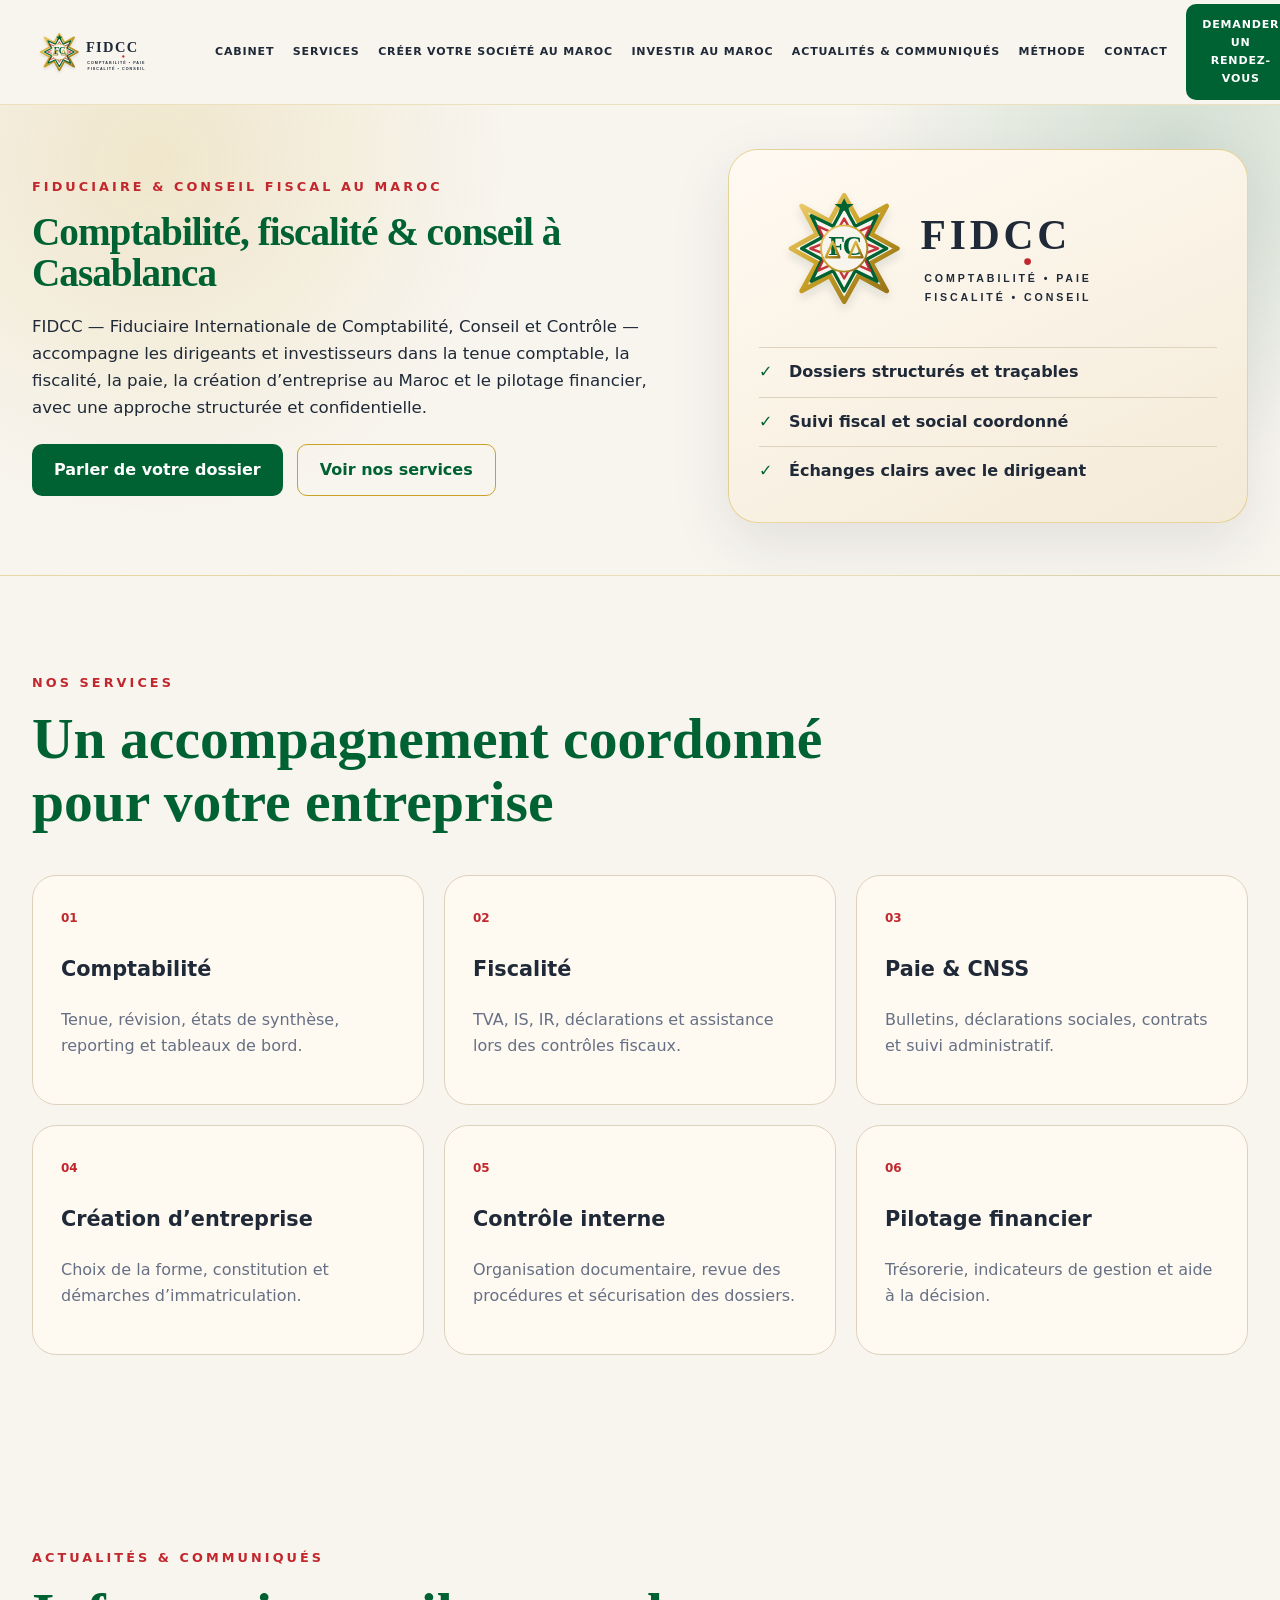
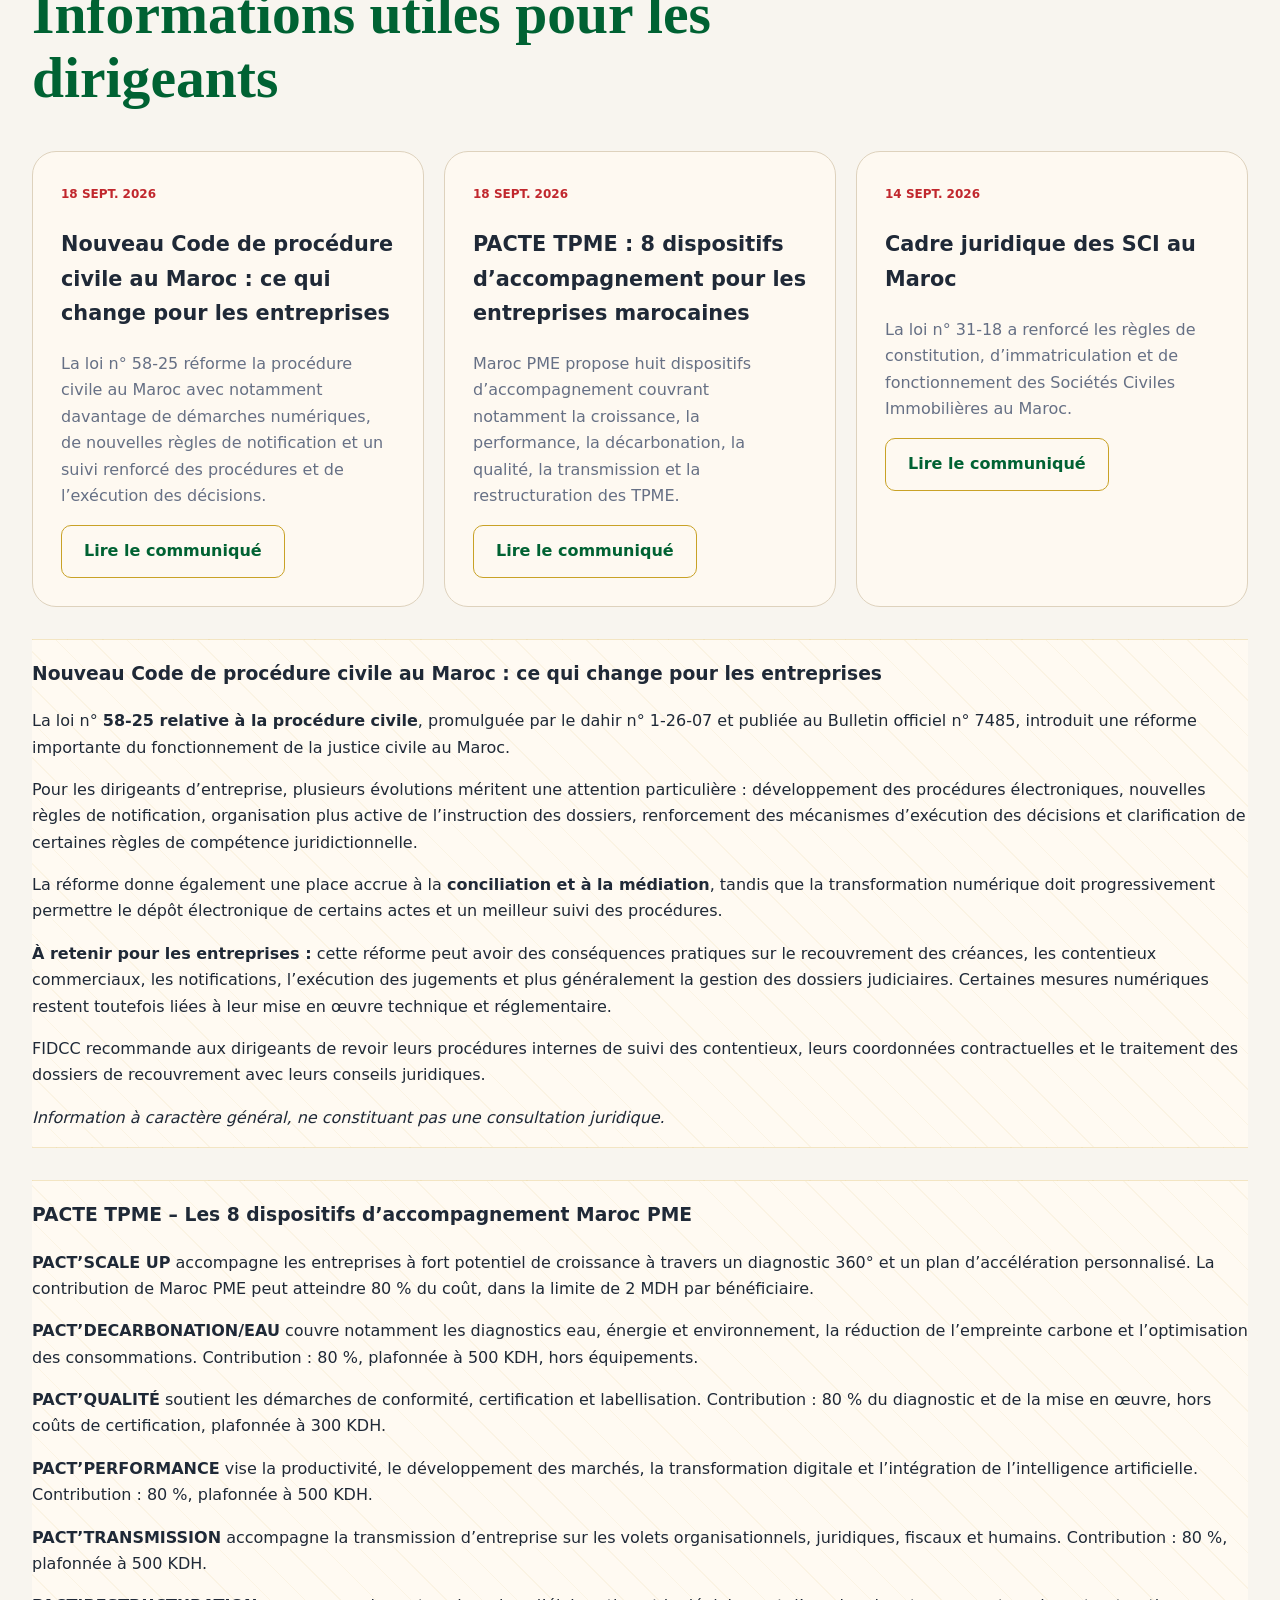
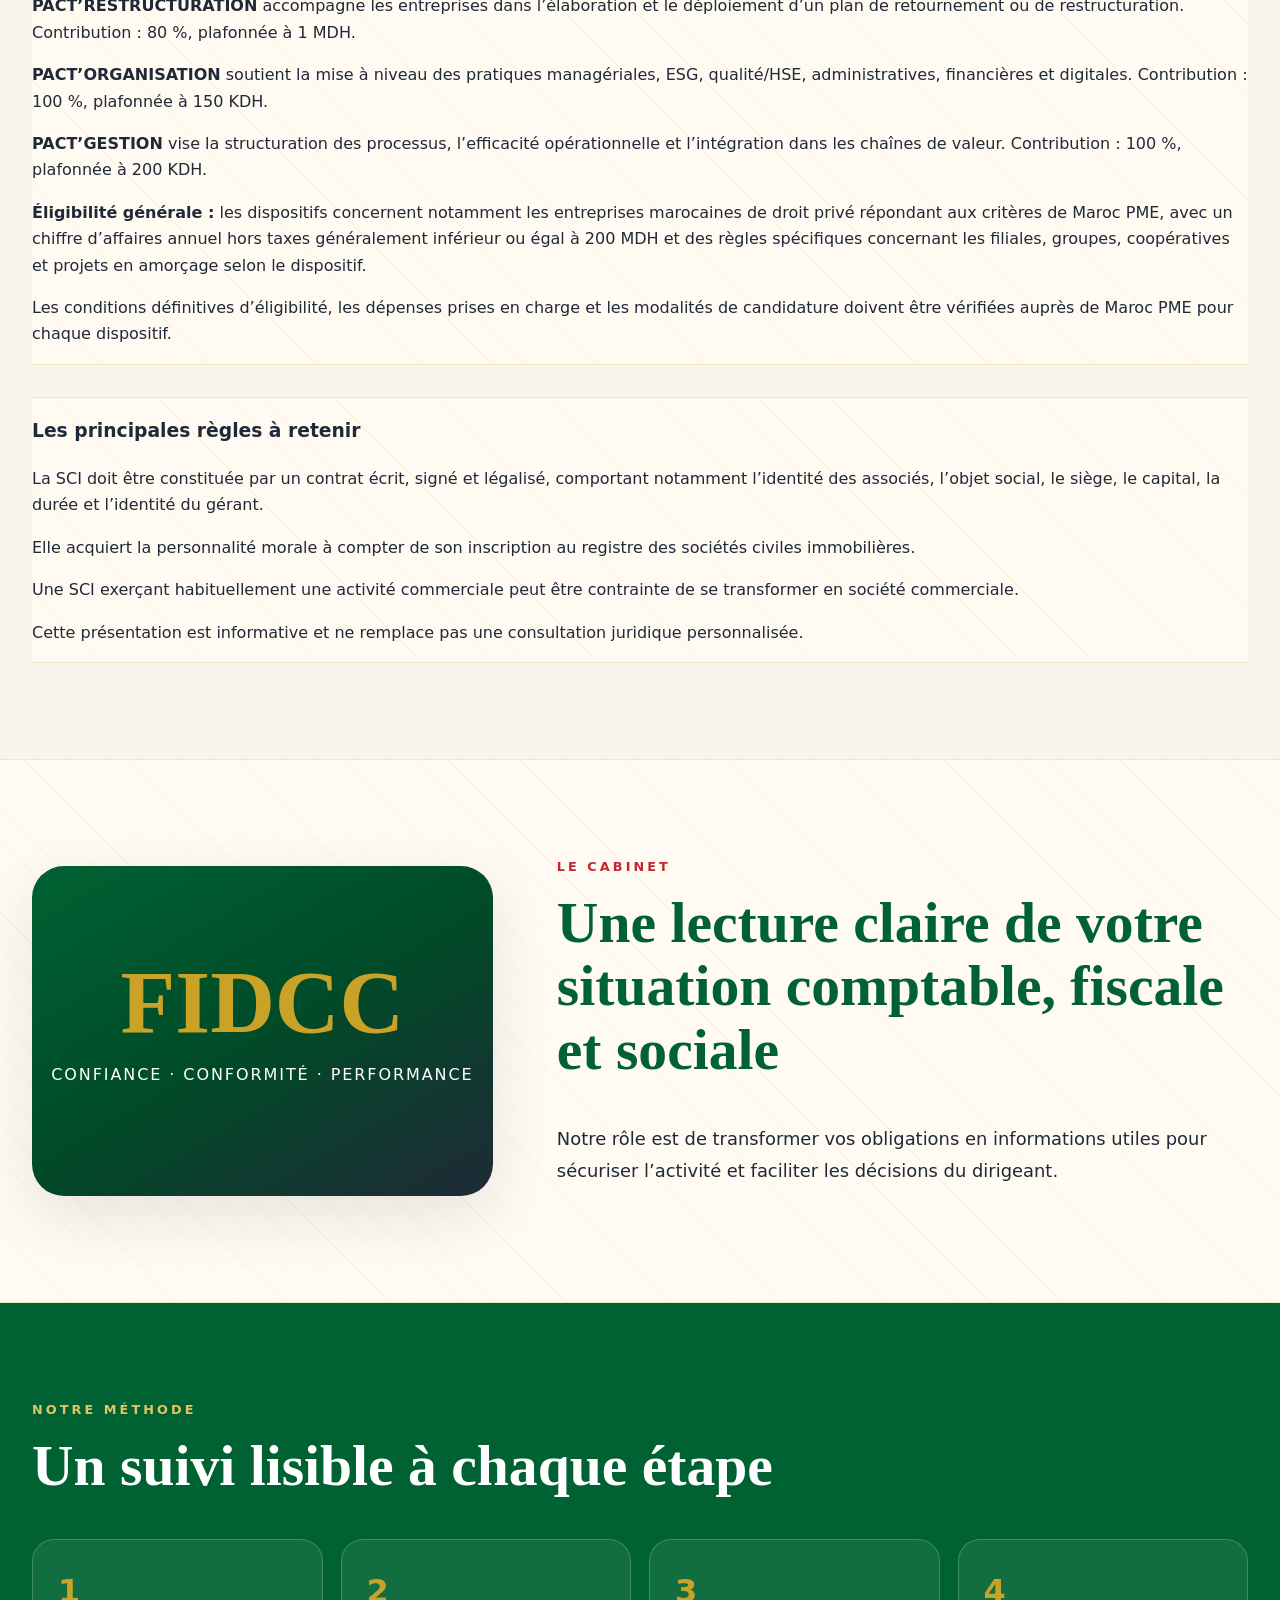
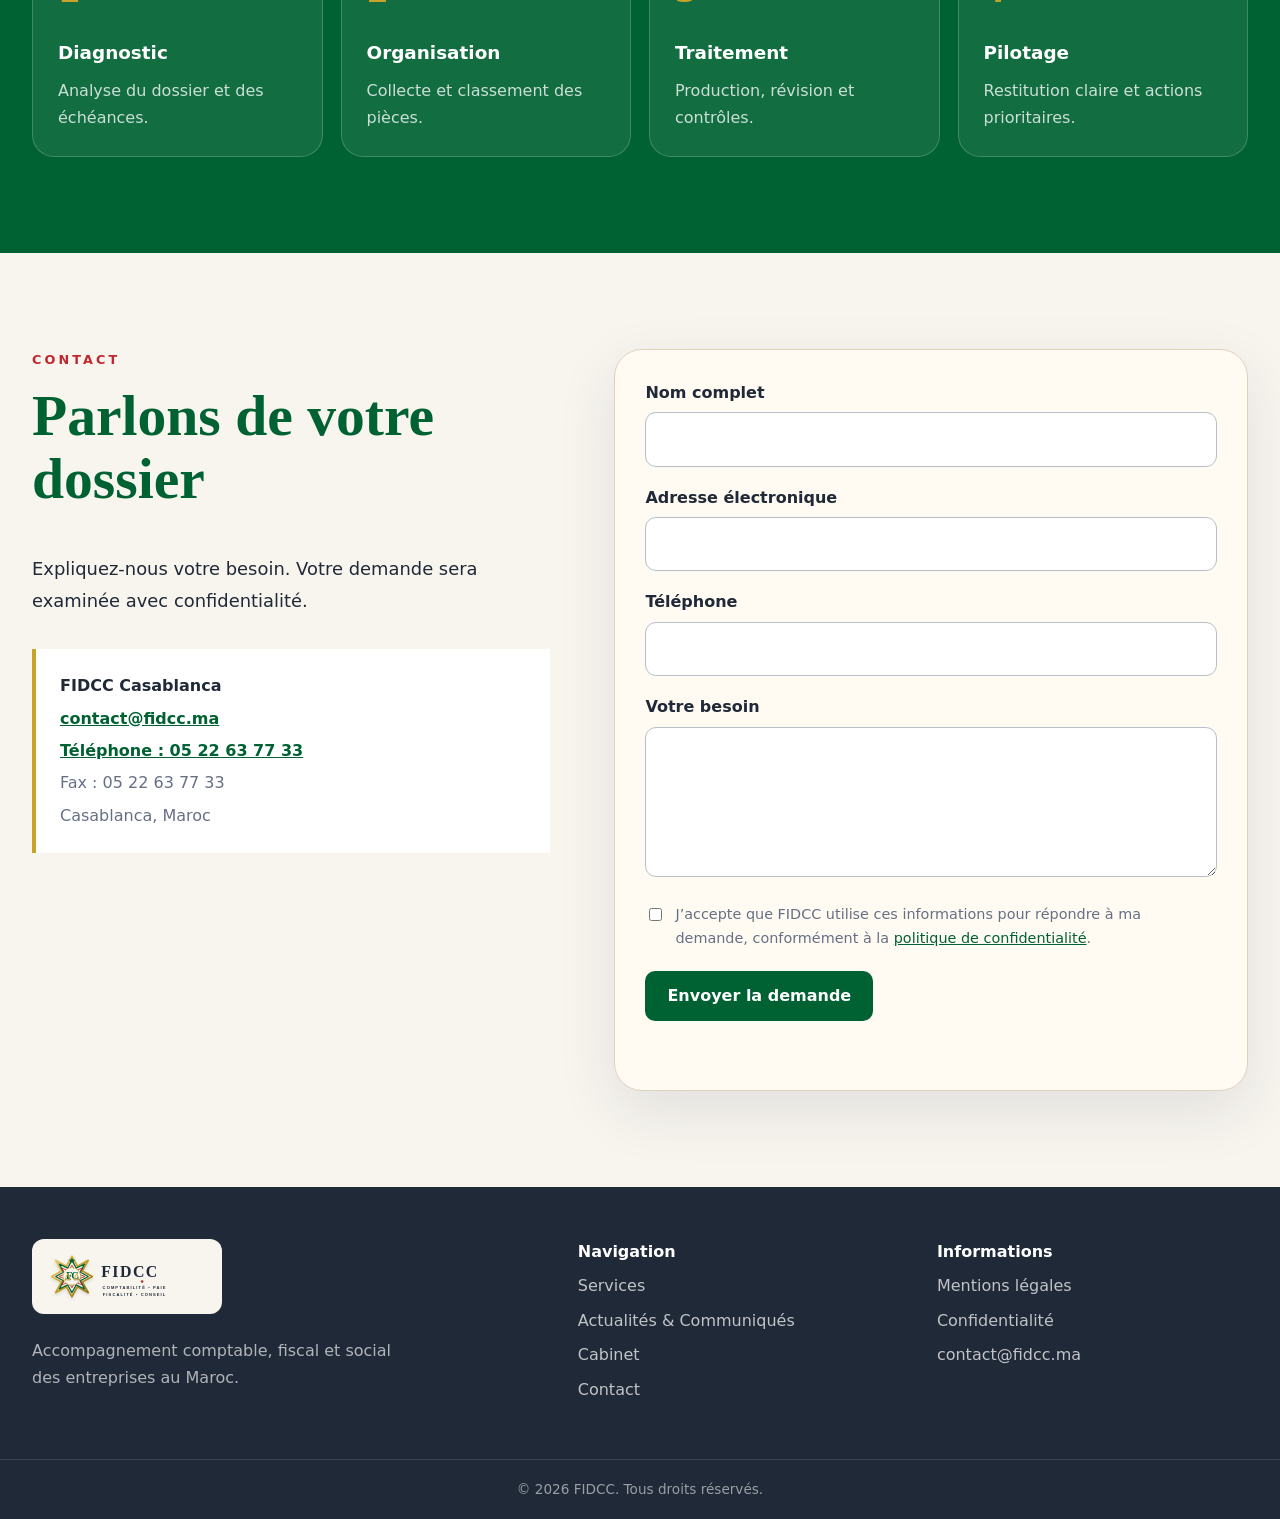
==== index.html @ acdd4837 "Contact: ajouter téléphone et fax FIDCC" ====
<!doctype html>
<html lang="fr-MA">
<head>
  <meta charset="utf-8">
  <meta name="viewport" content="width=device-width,initial-scale=1">
  <title>FIDCC Casablanca | Comptabilité, fiscalité & création d’entreprise au Maroc</title>
  <meta name="description" content="FIDCC, Fiduciaire Internationale de Comptabilité, Conseil et Contrôle à Casablanca, accompagne les entreprises en comptabilité, fiscalité, paie, CNSS et création de société au Maroc.">
  <meta name="robots" content="index,follow">
  <meta name="theme-color" content="#006233">
  <meta property="og:type" content="website">
  <meta property="og:locale" content="fr_MA">
  <meta property="og:site_name" content="FIDCC">
  <meta property="og:title" content="FIDCC Casablanca | Comptabilité, fiscalité & création d’entreprise au Maroc">
  <meta property="og:description" content="Cabinet FIDCC à Casablanca : comptabilité, fiscalité, paie, CNSS, conseil et accompagnement à la création de société au Maroc.">
  <meta property="og:url" content="https://fidcc.ma/">
  <link rel="canonical" href="https://fidcc.ma/">
  <link rel="icon" href="assets/logo-fidcc.svg?v=2" type="image/svg+xml">
  <link rel="stylesheet" href="assets/styles.css?v=9bd618c8">

  <script type="application/ld+json">
  {
    "@context":"https://schema.org",
    "@type":"AccountingService",
    "name":"FIDCC",
    "legalName":"Fiduciaire Internationale de Comptabilité, Conseil et Contrôle",
    "url":"https://fidcc.ma",
    "email":"contact@fidcc.ma",
    "telephone":"+212522637733",
    "faxNumber":"+212522637733",
    "address":{
      "@type":"PostalAddress",
      "addressLocality":"Casablanca",
      "addressCountry":"MA"
    },
    "areaServed":{"@type":"Country","name":"Maroc"},
    "knowsAbout":["Comptabilité","Fiscalité marocaine","Paie et CNSS","Création d’entreprise au Maroc","Pilotage financier"],
    "description":"Accompagnement comptable, fiscal, social et administratif des entreprises au Maroc."
  }
  </script>
</head>

<body>
  <a class="skip-link" href="#contenu">Aller au contenu</a>

  <header class="site-header">
    <div class="container header-inner">
      <a class="brand" href="#accueil" aria-label="FIDCC — Accueil">
        <img src="assets/logo-fidcc.svg?v=2" alt="FIDCC" width="230" height="75">
      </a>

      <button class="menu-toggle" type="button" aria-expanded="false" aria-controls="main-nav">
        <span class="sr-only">Ouvrir le menu</span>
        <span></span><span></span><span></span>
      </button>

      <nav id="main-nav" class="main-nav" aria-label="Navigation principale">
        <a href="#cabinet">Cabinet</a>
        <a href="#services">Services</a>
        <a href="creer-societe-maroc.html">Créer votre société au Maroc</a>
        <a href="investir-au-maroc.html">Investir au Maroc</a>
        <a href="#actualites">Actualités & Communiqués</a>
        <a href="#methode">Méthode</a>
        <a href="#contact">Contact</a>
        <a class="nav-cta" href="#contact">Demander un rendez-vous</a>
      </nav>
    </div>
  </header>

  <main id="contenu">

    <section id="accueil" class="hero">
      <div class="container hero-grid">
        <div>
          <p class="eyebrow">Fiduciaire & conseil fiscal au Maroc</p>
          <h1>Comptabilité, fiscalité &amp; conseil à Casablanca</h1>
          <p class="lead">
            FIDCC — Fiduciaire Internationale de Comptabilité, Conseil et Contrôle — accompagne les dirigeants et investisseurs dans la tenue comptable, la fiscalité,
            la paie, la création d’entreprise au Maroc et le pilotage financier,
            avec une approche structurée et confidentielle.
          </p>

          <div class="actions">
            <a class="btn btn-primary" href="#contact">Parler de votre dossier</a>
            <a class="btn btn-secondary" href="#services">Voir nos services</a>
          </div>
        </div>

        <aside class="hero-card" aria-label="Engagements FIDCC">
          <img src="assets/logo-fidcc.svg?v=2" alt="" width="500" height="165">
          <ul>
            <li>Dossiers structurés et traçables</li>
            <li>Suivi fiscal et social coordonné</li>
            <li>Échanges clairs avec le dirigeant</li>
          </ul>
        </aside>
      </div>
    </section>

    <section id="services" class="section">
      <div class="container">
        <p class="section-kicker">Nos services</p>
        <h2>Un accompagnement coordonné pour votre entreprise</h2>

        <div class="service-grid">
          <article>
            <span>01</span>
            <h3>Comptabilité</h3>
            <p>Tenue, révision, états de synthèse, reporting et tableaux de bord.</p>
          </article>

          <article>
            <span>02</span>
            <h3>Fiscalité</h3>
            <p>TVA, IS, IR, déclarations et assistance lors des contrôles fiscaux.</p>
          </article>

          <article>
            <span>03</span>
            <h3>Paie & CNSS</h3>
            <p>Bulletins, déclarations sociales, contrats et suivi administratif.</p>
          </article>

          <article>
            <span>04</span>
            <h3>Création d’entreprise</h3>
            <p>Choix de la forme, constitution et démarches d’immatriculation.</p>
          </article>

          <article>
            <span>05</span>
            <h3>Contrôle interne</h3>
            <p>Organisation documentaire, revue des procédures et sécurisation des dossiers.</p>
          </article>

          <article>
            <span>06</span>
            <h3>Pilotage financier</h3>
            <p>Trésorerie, indicateurs de gestion et aide à la décision.</p>
          </article>
        </div>
      </div>
    </section>

    <section id="actualites" class="section">
      <div class="container">
        <p class="section-kicker">Actualités & Communiqués</p>
        <h2>Informations utiles pour les dirigeants</h2>

        <div class="service-grid">
          <article>
            <span>18 SEPT. 2026</span>
            <h3>Nouveau Code de procédure civile au Maroc : ce qui change pour les entreprises</h3>
            <p>
              La loi n° 58-25 réforme la procédure civile au Maroc avec notamment
              davantage de démarches numériques, de nouvelles règles de notification
              et un suivi renforcé des procédures et de l’exécution des décisions.
            </p>
            <a class="btn btn-secondary" href="#communique-procedure-civile">
              Lire le communiqué
            </a>
          </article>

          <article>
            <span>18 SEPT. 2026</span>
            <h3>PACTE TPME : 8 dispositifs d’accompagnement pour les entreprises marocaines</h3>
            <p>
              Maroc PME propose huit dispositifs d’accompagnement couvrant notamment
              la croissance, la performance, la décarbonation, la qualité,
              la transmission et la restructuration des TPME.
            </p>
            <a class="btn btn-secondary" href="#communique-pacte-tpme">
              Lire le communiqué
            </a>
          </article>

          <article>
            <span>14 SEPT. 2026</span>
            <h3>Cadre juridique des SCI au Maroc</h3>
            <p>
              La loi n° 31-18 a renforcé les règles de constitution,
              d’immatriculation et de fonctionnement des Sociétés Civiles
              Immobilières au Maroc.
            </p>
            <a class="btn btn-secondary" href="#communique-sci">
              Lire le communiqué
            </a>
          </article>
        </div>

        <article id="communique-procedure-civile" class="cabinet-section" style="margin-top:2rem;">
          <h3>Nouveau Code de procédure civile au Maroc : ce qui change pour les entreprises</h3>

          <p>La loi n° <strong>58-25 relative à la procédure civile</strong>, promulguée par le dahir n° 1-26-07 et publiée au Bulletin officiel n° 7485, introduit une réforme importante du fonctionnement de la justice civile au Maroc.</p>

          <p>Pour les dirigeants d’entreprise, plusieurs évolutions méritent une attention particulière : développement des procédures électroniques, nouvelles règles de notification, organisation plus active de l’instruction des dossiers, renforcement des mécanismes d’exécution des décisions et clarification de certaines règles de compétence juridictionnelle.</p>

          <p>La réforme donne également une place accrue à la <strong>conciliation et à la médiation</strong>, tandis que la transformation numérique doit progressivement permettre le dépôt électronique de certains actes et un meilleur suivi des procédures.</p>

          <p><strong>À retenir pour les entreprises :</strong> cette réforme peut avoir des conséquences pratiques sur le recouvrement des créances, les contentieux commerciaux, les notifications, l’exécution des jugements et plus généralement la gestion des dossiers judiciaires. Certaines mesures numériques restent toutefois liées à leur mise en œuvre technique et réglementaire.</p>

          <p>FIDCC recommande aux dirigeants de revoir leurs procédures internes de suivi des contentieux, leurs coordonnées contractuelles et le traitement des dossiers de recouvrement avec leurs conseils juridiques.</p>

          <p><em>Information à caractère général, ne constituant pas une consultation juridique.</em></p>
        </article>

        <article id="communique-pacte-tpme" class="cabinet-section" style="margin-top:2rem;">
          <h3>PACTE TPME – Les 8 dispositifs d’accompagnement Maroc PME</h3>

          <p><strong>PACT’SCALE UP</strong> accompagne les entreprises à fort potentiel de croissance à travers un diagnostic 360° et un plan d’accélération personnalisé. La contribution de Maroc PME peut atteindre 80 % du coût, dans la limite de 2 MDH par bénéficiaire.</p>

          <p><strong>PACT’DECARBONATION/EAU</strong> couvre notamment les diagnostics eau, énergie et environnement, la réduction de l’empreinte carbone et l’optimisation des consommations. Contribution : 80 %, plafonnée à 500 KDH, hors équipements.</p>

          <p><strong>PACT’QUALITÉ</strong> soutient les démarches de conformité, certification et labellisation. Contribution : 80 % du diagnostic et de la mise en œuvre, hors coûts de certification, plafonnée à 300 KDH.</p>

          <p><strong>PACT’PERFORMANCE</strong> vise la productivité, le développement des marchés, la transformation digitale et l’intégration de l’intelligence artificielle. Contribution : 80 %, plafonnée à 500 KDH.</p>

          <p><strong>PACT’TRANSMISSION</strong> accompagne la transmission d’entreprise sur les volets organisationnels, juridiques, fiscaux et humains. Contribution : 80 %, plafonnée à 500 KDH.</p>

          <p><strong>PACT’RESTRUCTURATION</strong> accompagne les entreprises dans l’élaboration et le déploiement d’un plan de retournement ou de restructuration. Contribution : 80 %, plafonnée à 1 MDH.</p>

          <p><strong>PACT’ORGANISATION</strong> soutient la mise à niveau des pratiques managériales, ESG, qualité/HSE, administratives, financières et digitales. Contribution : 100 %, plafonnée à 150 KDH.</p>

          <p><strong>PACT’GESTION</strong> vise la structuration des processus, l’efficacité opérationnelle et l’intégration dans les chaînes de valeur. Contribution : 100 %, plafonnée à 200 KDH.</p>

          <p><strong>Éligibilité générale :</strong> les dispositifs concernent notamment les entreprises marocaines de droit privé répondant aux critères de Maroc PME, avec un chiffre d’affaires annuel hors taxes généralement inférieur ou égal à 200 MDH et des règles spécifiques concernant les filiales, groupes, coopératives et projets en amorçage selon le dispositif.</p>

          <p>Les conditions définitives d’éligibilité, les dépenses prises en charge et les modalités de candidature doivent être vérifiées auprès de Maroc PME pour chaque dispositif.</p>
        </article>

        <article id="communique-sci" class="cabinet-section" style="margin-top:2rem;">
          <h3>Les principales règles à retenir</h3>

          <p>
            La SCI doit être constituée par un contrat écrit, signé et légalisé,
            comportant notamment l’identité des associés, l’objet social, le siège,
            le capital, la durée et l’identité du gérant.
          </p>

          <p>
            Elle acquiert la personnalité morale à compter de son inscription
            au registre des sociétés civiles immobilières.
          </p>

          <p>
            Une SCI exerçant habituellement une activité commerciale peut être
            contrainte de se transformer en société commerciale.
          </p>

          <p>
            Cette présentation est informative et ne remplace pas une consultation
            juridique personnalisée.
          </p>
        </article>
      </div>
    </section>

    <section id="cabinet" class="section cabinet-section">
      <div class="container two-col">
        <div class="identity-card">
          <strong>FIDCC</strong>
          <p>Confiance · Conformité · Performance</p>
        </div>

        <div>
          <p class="section-kicker">Le cabinet</p>
          <h2>Une lecture claire de votre situation comptable, fiscale et sociale</h2>
          <p class="lead compact">
            Notre rôle est de transformer vos obligations en informations utiles
            pour sécuriser l’activité et faciliter les décisions du dirigeant.
          </p>
        </div>
      </div>
    </section>

    <section id="methode" class="section method-section">
      <div class="container">
        <p class="section-kicker light">Notre méthode</p>
        <h2>Un suivi lisible à chaque étape</h2>

        <ol class="method-grid">
          <li>
            <b>1</b>
            <strong>Diagnostic</strong>
            <span>Analyse du dossier et des échéances.</span>
          </li>

          <li>
            <b>2</b>
            <strong>Organisation</strong>
            <span>Collecte et classement des pièces.</span>
          </li>

          <li>
            <b>3</b>
            <strong>Traitement</strong>
            <span>Production, révision et contrôles.</span>
          </li>

          <li>
            <b>4</b>
            <strong>Pilotage</strong>
            <span>Restitution claire et actions prioritaires.</span>
          </li>
        </ol>
      </div>
    </section>

    <section id="contact" class="section contact-section">
      <div class="container contact-grid">
        <div>
          <p class="section-kicker">Contact</p>
          <h2>Parlons de votre dossier</h2>
          <p class="lead compact">
            Expliquez-nous votre besoin. Votre demande sera examinée avec confidentialité.
          </p>

          <div class="contact-card">
            <strong>FIDCC Casablanca</strong>
            <a href="mailto:contact@fidcc.ma">contact@fidcc.ma</a>
            <a href="tel:+212522637733">Téléphone : 05 22 63 77 33</a>
            <span>Fax : 05 22 63 77 33</span>
            <span>Casablanca, Maroc</span>
          </div>
        </div>

        <form id="contact-form" action="contact.php" method="post" novalidate>
          <div class="field">
            <label for="name">Nom complet</label>
            <input id="name" name="name" autocomplete="name" minlength="2" maxlength="80" required>
          </div>

          <div class="field">
            <label for="email">Adresse électronique</label>
            <input id="email" name="email" type="email" autocomplete="email" maxlength="120" required>
          </div>

          <div class="field">
            <label for="phone">Téléphone</label>
            <input id="phone" name="phone" type="tel" autocomplete="tel" minlength="6" maxlength="30" required>
          </div>

          <div class="field">
            <label for="message">Votre besoin</label>
            <textarea id="message" name="message" minlength="10" maxlength="1500" required></textarea>
          </div>

          <div class="trap" aria-hidden="true">
            <label for="website">Site internet</label>
            <input id="website" name="website" tabindex="-1" autocomplete="off">
          </div>

          <label class="consent">
            <input name="privacy" type="checkbox" value="accepted" required>
            <span>
              J’accepte que FIDCC utilise ces informations pour répondre à ma demande,
              conformément à la
              <a href="confidentialite.html">politique de confidentialité</a>.
            </span>
          </label>

          <button class="btn btn-primary submit-btn" type="submit">
            Envoyer la demande
          </button>

          <p id="form-status" class="form-status" role="status" aria-live="polite"></p>
        </form>
      </div>
    </section>

  </main>

  <footer>
    <div class="container footer-grid">
      <div>
        <img src="assets/logo-fidcc.svg?v=2" alt="FIDCC" width="220" height="72">
        <p>Accompagnement comptable, fiscal et social des entreprises au Maroc.</p>
      </div>

      <div>
        <strong>Navigation</strong>
        <a href="#services">Services</a>
        <a href="#actualites">Actualités & Communiqués</a>
        <a href="#cabinet">Cabinet</a>
        <a href="#contact">Contact</a>
      </div>

      <div>
        <strong>Informations</strong>
        <a href="mentions-legales.html">Mentions légales</a>
        <a href="confidentialite.html">Confidentialité</a>
        <a href="mailto:contact@fidcc.ma">contact@fidcc.ma</a>
      </div>
    </div>

    <div class="copyright">
      © <span id="year"></span> FIDCC. Tous droits réservés.
    </div>
  </footer>

  <script src="assets/app.js" defer></script>
</body>
</html>
---- assets/styles.css ----
:root{--green:#006233;--green-dark:#004b28;--gold:#c9a227;--red:#c1272d;--ink:#1f2937;--slate:#667085;--ivory:#f8f5ef;--cream:#fffaf2;--border:#ded2bd;--shadow:0 20px 60px rgba(31,41,55,.1)}*{box-sizing:border-box}html{scroll-behavior:smooth;scroll-padding-top:96px}body{margin:0;background:var(--ivory);color:var(--ink);font:16px/1.65 Inter,Montserrat,system-ui,-apple-system,"Segoe UI",sans-serif}a{color:inherit}img{max-width:100%;height:auto}.container{width:min(1180px,calc(100% - 32px));margin:auto}.skip-link{position:fixed;left:16px;top:-80px;z-index:100;background:#fff;padding:12px 18px}.skip-link:focus{top:16px}.sr-only{position:absolute;width:1px;height:1px;overflow:hidden;clip:rect(0,0,0,0)}.site-header{position:sticky;top:0;z-index:50;border-bottom:1px solid rgba(201,162,39,.25);background:rgba(248,245,239,.96);backdrop-filter:blur(14px)}.header-inner{height:94px;display:flex;align-items:center;justify-content:space-between}.brand img{display:block;width:210px}.main-nav{display:flex;align-items:center;gap:28px}.main-nav a{text-decoration:none;font-size:.82rem;font-weight:800;text-transform:uppercase;letter-spacing:.1em}.main-nav a:hover,.main-nav a:focus-visible{color:var(--green)}.nav-cta{padding:12px 18px;border-radius:10px;background:var(--green);color:#fff!important}.menu-toggle{display:none;width:48px;height:48px;border:1px solid var(--border);background:#fff;border-radius:12px;padding:11px}.menu-toggle span:not(.sr-only){display:block;height:2px;margin:5px 0;background:var(--ink)}.hero{overflow:hidden;border-bottom:1px solid rgba(201,162,39,.28);background:radial-gradient(circle at 12% 12%,rgba(201,162,39,.18),transparent 30%),radial-gradient(circle at 92% 8%,rgba(0,98,51,.15),transparent 26%)}.hero-grid{min-height:620px;display:grid;grid-template-columns:1.1fr .9fr;gap:64px;align-items:center;padding-block:72px}.eyebrow,.section-kicker{margin:0;color:var(--red);font-size:.8rem;font-weight:900;text-transform:uppercase;letter-spacing:.24em}.hero h1,h2{font-family:Georgia,"Times New Roman",serif;color:var(--green);line-height:1.1}.hero h1{margin:22px 0 0;font-size:clamp(2.8rem,6vw,5.2rem);letter-spacing:-.035em}.hero h1 span{color:var(--ink)}.lead{font-size:1.12rem;line-height:1.8}.compact{max-width:680px}.actions{display:flex;flex-wrap:wrap;gap:14px;margin-top:32px}.btn{display:inline-flex;min-height:48px;align-items:center;justify-content:center;border:0;border-radius:10px;padding:12px 22px;font:inherit;font-weight:800;text-decoration:none;cursor:pointer}.btn:focus-visible,a:focus-visible,input:focus-visible,textarea:focus-visible,button:focus-visible{outline:3px solid var(--gold);outline-offset:3px}.btn-primary{background:var(--green);color:#fff}.btn-primary:hover{background:var(--green-dark)}.btn-secondary{border:1px solid var(--gold);background:transparent;color:var(--green)}.hero-card{border:1px solid rgba(201,162,39,.4);border-radius:30px;padding:34px;background:linear-gradient(155deg,#fffaf2,#f4ead8);box-shadow:var(--shadow)}.hero-card ul{margin:24px 0 0;padding:0;list-style:none}.hero-card li{padding:14px 0 14px 30px;border-top:1px solid var(--border);position:relative;font-weight:700}.hero-card li:before{content:"✓";position:absolute;left:0;color:var(--green)}.section{padding:96px 0}.section h2{max-width:800px;margin:14px 0 42px;font-size:clamp(2.2rem,4.5vw,3.6rem)}.service-grid{display:grid;grid-template-columns:repeat(3,1fr);gap:20px}.service-grid article{min-height:230px;padding:28px;border:1px solid var(--border);border-radius:24px;background:rgba(255,250,242,.9);transition:.25s}.service-grid article:hover{transform:translateY(-4px);border-color:var(--gold);box-shadow:var(--shadow)}.service-grid article span{color:var(--red);font-size:.75rem;font-weight:900}.service-grid h3{font-size:1.3rem}.service-grid p{color:var(--slate)}.cabinet-section{border-block:1px solid rgba(201,162,39,.23);background:repeating-linear-gradient(45deg,rgba(201,162,39,.07) 0 1px,transparent 1px 25px),var(--cream)}.two-col{display:grid;grid-template-columns:.8fr 1.2fr;gap:64px;align-items:center}.identity-card{display:grid;place-content:center;min-height:330px;border-radius:32px;background:linear-gradient(150deg,var(--green),var(--green-dark),var(--ink));color:#fff;text-align:center;box-shadow:var(--shadow)}.identity-card strong{font:700 clamp(3.5rem,7vw,6rem)/1 Georgia,serif;color:var(--gold)}.identity-card p{letter-spacing:.12em;text-transform:uppercase}.method-section{background:var(--green);color:#fff}.method-section h2{color:#fff}.light{color:#e3c461}.method-grid{display:grid;grid-template-columns:repeat(4,1fr);gap:18px;margin:0;padding:0;list-style:none}.method-grid li{display:flex;min-height:210px;flex-direction:column;padding:25px;border:1px solid rgba(255,255,255,.2);border-radius:22px;background:rgba(255,255,255,.07)}.method-grid b{color:var(--gold);font-size:2rem}.method-grid strong{margin-top:20px;font-size:1.15rem}.method-grid span{margin-top:10px;color:rgba(255,255,255,.78)}.contact-grid{display:grid;grid-template-columns:.9fr 1.1fr;gap:64px}.contact-card{display:flex;flex-direction:column;gap:6px;margin-top:32px;padding:24px;border-left:4px solid var(--gold);background:#fff}.contact-card a{color:var(--green);font-weight:700}.contact-card span{color:var(--slate)}form{padding:30px;border:1px solid var(--border);border-radius:28px;background:var(--cream);box-shadow:var(--shadow)}.field{margin-bottom:18px}.field label{display:block;margin-bottom:6px;font-weight:800}.field input,.field textarea{width:100%;border:1px solid #b8bfc8;border-radius:11px;background:#fff;padding:13px 14px;font:inherit}.field textarea{min-height:150px;resize:vertical}.consent{display:flex;align-items:flex-start;gap:10px;margin:10px 0 20px;font-size:.9rem;color:var(--slate)}.consent input{margin-top:5px}.consent a{color:var(--green)}.trap{position:absolute;left:-9999px}.submit-btn[disabled]{opacity:.6;cursor:wait}.form-status{min-height:25px;margin:14px 0 0;font-weight:700}.form-status.success{color:var(--green)}.form-status.error{color:#9f1f24}footer{background:var(--ink);color:#fff}.footer-grid{display:grid;grid-template-columns:1.6fr 1fr 1fr;gap:48px;padding-block:52px}.footer-grid img{width:190px;border-radius:12px;background:var(--ivory);padding:10px}.footer-grid p{max-width:360px;color:rgba(255,255,255,.65)}.footer-grid div{display:flex;flex-direction:column;align-items:flex-start;gap:8px}.footer-grid a{color:rgba(255,255,255,.72);text-decoration:none}.footer-grid a:hover{text-decoration:underline}.copyright{border-top:1px solid rgba(255,255,255,.12);padding:18px;text-align:center;color:rgba(255,255,255,.55);font-size:.85rem}.legal-page{min-height:70vh;padding:72px 0}.legal-page h1{font:700 clamp(2.4rem,5vw,4rem)/1.1 Georgia,serif;color:var(--green)}.legal-page h2{margin:36px 0 10px;font-size:1.5rem}.legal-page p,.legal-page li{max-width:820px;color:#4a5565}@media(max-width:900px){.menu-toggle{display:block}.main-nav{display:none;position:absolute;left:16px;right:16px;top:82px;flex-direction:column;align-items:stretch;gap:0;padding:14px;border:1px solid var(--border);border-radius:16px;background:var(--cream);box-shadow:var(--shadow)}.main-nav.open{display:flex}.main-nav a{padding:13px}.hero-grid,.two-col,.contact-grid{grid-template-columns:1fr}.hero-grid{gap:38px}.service-grid{grid-template-columns:repeat(2,1fr)}.method-grid{grid-template-columns:repeat(2,1fr)}}@media(max-width:580px){.header-inner{height:80px}.brand img{width:165px}.section{padding:70px 0}.hero-grid{min-height:auto;padding-block:55px}.hero h1{font-size:2.75rem}.service-grid,.method-grid,.footer-grid{grid-template-columns:1fr}.service-grid article,.method-grid li{min-height:auto}.hero-card,form{padding:22px}.footer-grid{gap:30px}}@media(prefers-reduced-motion:reduce){html{scroll-behavior:auto}*,*:before,*:after{transition:none!important}}


/* Page Créer votre société au Maroc — hero compact */
body:has(link[rel="canonical"][href="https://fidcc.ma/creer-societe-maroc.html"]) .hero-grid{
  min-height:auto;
  padding-block:64px 72px;
  grid-template-columns:minmax(0,1.12fr) minmax(360px,.88fr);
  gap:64px;
  align-items:center;
}
body:has(link[rel="canonical"][href="https://fidcc.ma/creer-societe-maroc.html"]) .hero h1{
  font-size:clamp(3rem,5vw,5.25rem);
  line-height:.98;
  max-width:850px;
  margin-bottom:26px;
}
body:has(link[rel="canonical"][href="https://fidcc.ma/creer-societe-maroc.html"]) .hero .lead{
  max-width:760px;
  font-size:1.12rem;
  line-height:1.75;
}
body:has(link[rel="canonical"][href="https://fidcc.ma/creer-societe-maroc.html"]) .hero .actions{
  margin-top:28px;
}
body:has(link[rel="canonical"][href="https://fidcc.ma/creer-societe-maroc.html"]) .hero-card{
  align-self:center;
}
@media(max-width:900px){
  body:has(link[rel="canonical"][href="https://fidcc.ma/creer-societe-maroc.html"]) .hero-grid{
    grid-template-columns:1fr;
    gap:34px;
    padding-block:48px 56px;
  }
  body:has(link[rel="canonical"][href="https://fidcc.ma/creer-societe-maroc.html"]) .hero h1{
    font-size:clamp(2.7rem,10vw,4.3rem);
  }
}


/* Accueil — navigation et hero optimisés pour écrans desktop */
@media(min-width:901px){
  .container{width:min(1440px,calc(100% - 64px))}
  .header-inner{height:104px;gap:28px}
  .brand{flex:0 0 155px}
  .brand img{width:155px}
  .main-nav{flex:1;justify-content:flex-end;gap:clamp(14px,1.45vw,26px)}
  .main-nav a{font-size:clamp(.69rem,.78vw,.82rem);letter-spacing:.075em;white-space:nowrap}
  .main-nav .nav-cta{white-space:normal;max-width:190px;text-align:center;padding:12px 16px}
  body:has(link[rel="canonical"][href="https://fidcc.ma/"]) .hero-grid{
    min-height:590px;
    grid-template-columns:minmax(0,1fr) minmax(420px,.82fr);
    gap:72px;
    padding-block:62px 70px;
  }
  body:has(link[rel="canonical"][href="https://fidcc.ma/"]) .hero h1{
    max-width:780px;
    font-size:clamp(3.25rem,4.8vw,5.25rem);
    line-height:1.02;
  }
  body:has(link[rel="canonical"][href="https://fidcc.ma/"]) .hero-card{max-width:560px;justify-self:end}
}


/* Accueil — hero final : lisibilité et équilibre */
@media(min-width:901px){
  body:has(link[rel="canonical"][href="https://fidcc.ma/"]) .hero-grid{
    grid-template-columns:minmax(0,1.08fr) minmax(400px,.92fr);
    gap:56px;
    min-height:560px;
    padding-block:54px 62px;
  }
  body:has(link[rel="canonical"][href="https://fidcc.ma/"]) .hero h1{
    max-width:820px;
    font-size:clamp(3rem,4.15vw,4.55rem);
    line-height:1.03;
    margin-top:18px;
  }
  body:has(link[rel="canonical"][href="https://fidcc.ma/"]) .hero .lead{
    max-width:790px;
    font-size:1.08rem;
    line-height:1.72;
  }
  body:has(link[rel="canonical"][href="https://fidcc.ma/"]) .hero-card{
    width:100%;
    max-width:540px;
    padding:30px;
  }
}


/* Accueil — hero compact : contenu essentiel visible dès le premier écran */
@media(min-width:901px){
  body:has(link[rel="canonical"][href="https://fidcc.ma/"]) .hero-grid{
    min-height:auto;
    grid-template-columns:minmax(0,1.03fr) minmax(390px,.97fr);
    gap:54px;
    padding-block:44px 52px;
  }
  body:has(link[rel="canonical"][href="https://fidcc.ma/"]) .hero h1{
    max-width:760px;
    font-size:clamp(2.8rem,3.55vw,3.95rem);
    line-height:1.02;
    margin-top:14px;
  }
  body:has(link[rel="canonical"][href="https://fidcc.ma/"]) .hero .lead{
    max-width:760px;
    margin-top:22px;
    font-size:1.04rem;
    line-height:1.62;
  }
  body:has(link[rel="canonical"][href="https://fidcc.ma/"]) .hero .actions{margin-top:24px}
  body:has(link[rel="canonical"][href="https://fidcc.ma/"]) .hero-card{
    max-width:520px;
    padding:26px 30px;
  }
  body:has(link[rel="canonical"][href="https://fidcc.ma/"]) .hero-card img{
    max-height:150px;
    object-fit:contain;
  }
  body:has(link[rel="canonical"][href="https://fidcc.ma/"]) .hero-card ul{margin-top:18px}
  body:has(link[rel="canonical"][href="https://fidcc.ma/"]) .hero-card li{padding-block:11px}
}


/* Accueil — correction finale du H1 desktop */
@media(min-width:901px){
  body:has(link[rel="canonical"][href="https://fidcc.ma/"]) .hero h1{
    max-width:880px;
    font-size:clamp(2.55rem,3vw,3.35rem);
    line-height:1.06;
    letter-spacing:-.025em;
  }
  body:has(link[rel="canonical"][href="https://fidcc.ma/"]) .hero-grid{
    grid-template-columns:minmax(0,1.12fr) minmax(390px,.88fr);
  }
}


/* Accueil — override robuste sans :has() */
@media(min-width:901px){
  #accueil .hero-grid{
    min-height:auto;
    grid-template-columns:minmax(0,1.08fr) minmax(390px,.92fr);
    gap:48px;
    padding-block:44px 52px;
  }
  #accueil h1{
    max-width:820px;
    margin:14px 0 0;
    font-size:clamp(2.45rem,3vw,3.35rem);
    line-height:1.06;
    letter-spacing:-.025em;
  }
  #accueil .lead{
    max-width:760px;
    margin-top:20px;
    font-size:1.04rem;
    line-height:1.62;
  }
  #accueil .actions{margin-top:22px}
  #accueil .hero-card{
    width:100%;
    max-width:520px;
    justify-self:end;
    padding:26px 30px;
  }
  #accueil .hero-card img{max-height:145px;object-fit:contain}
  #accueil .hero-card ul{margin-top:18px}
  #accueil .hero-card li{padding-block:11px}
}
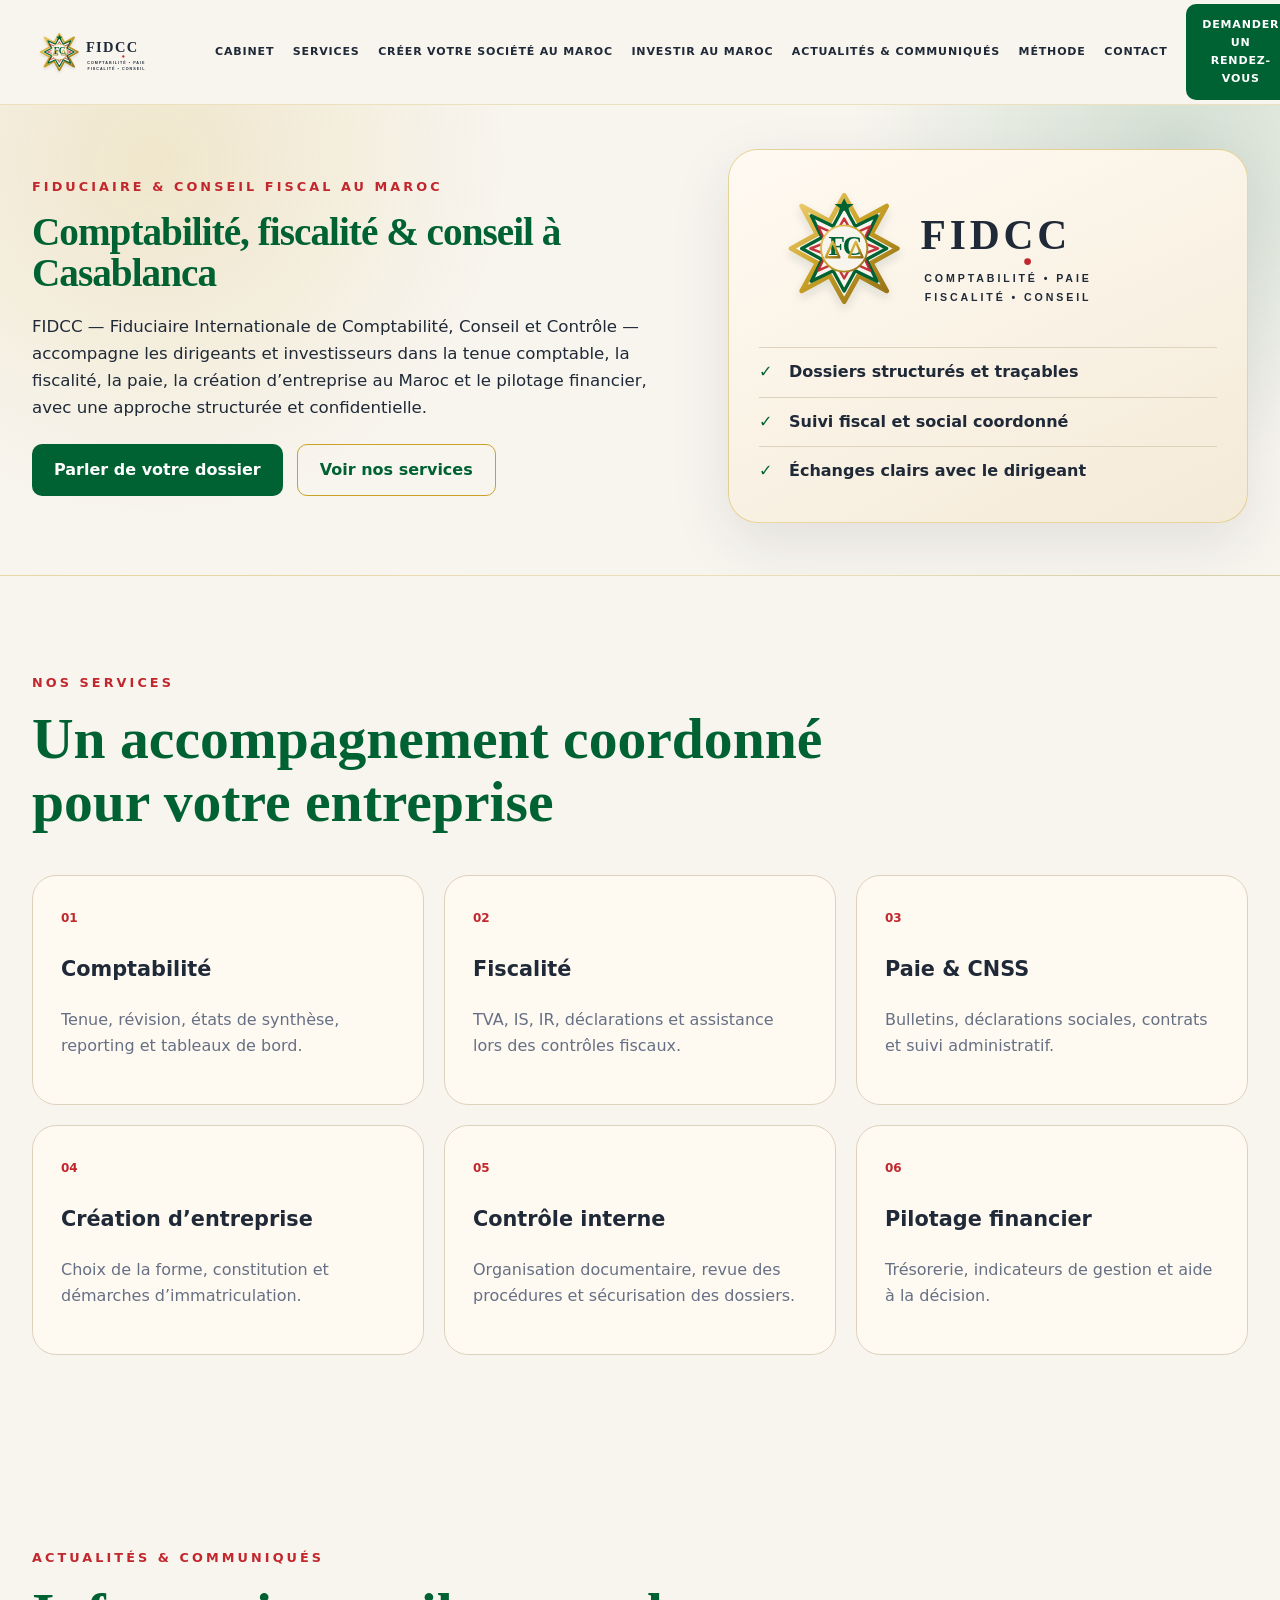
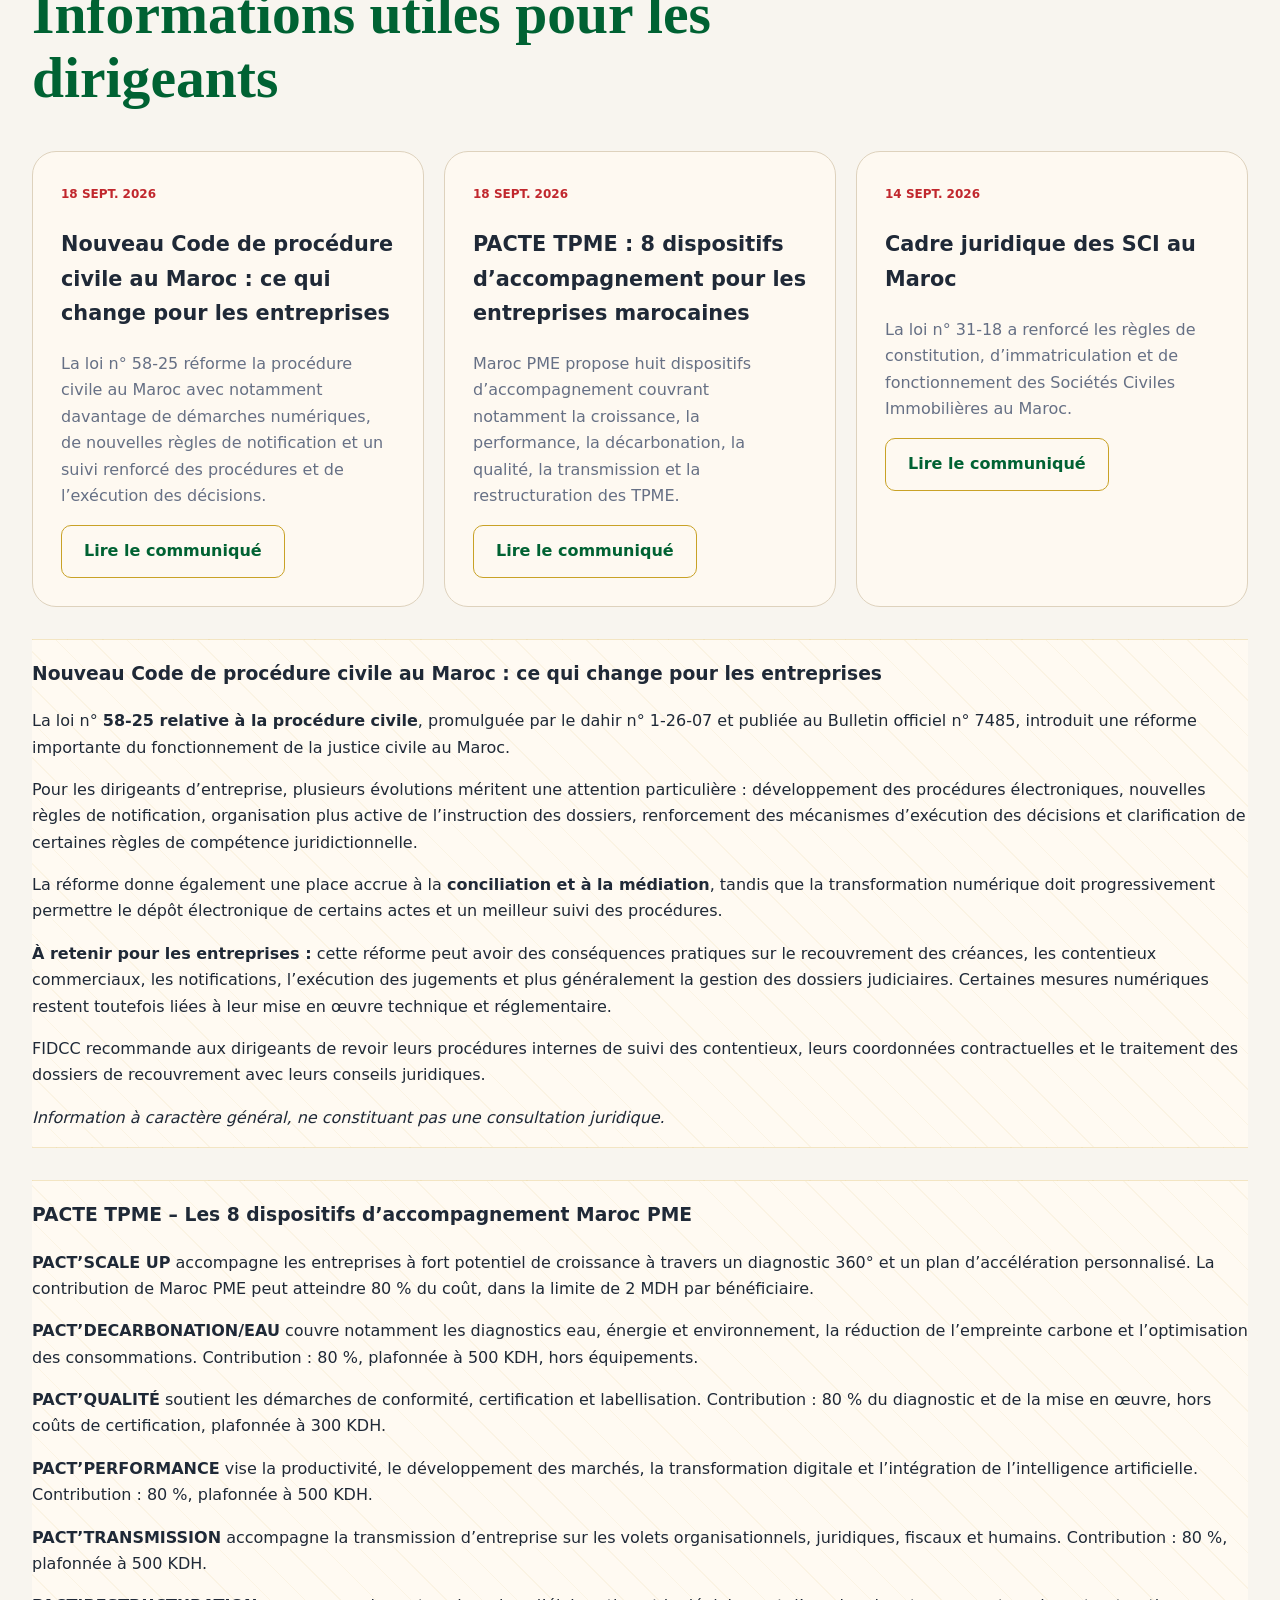
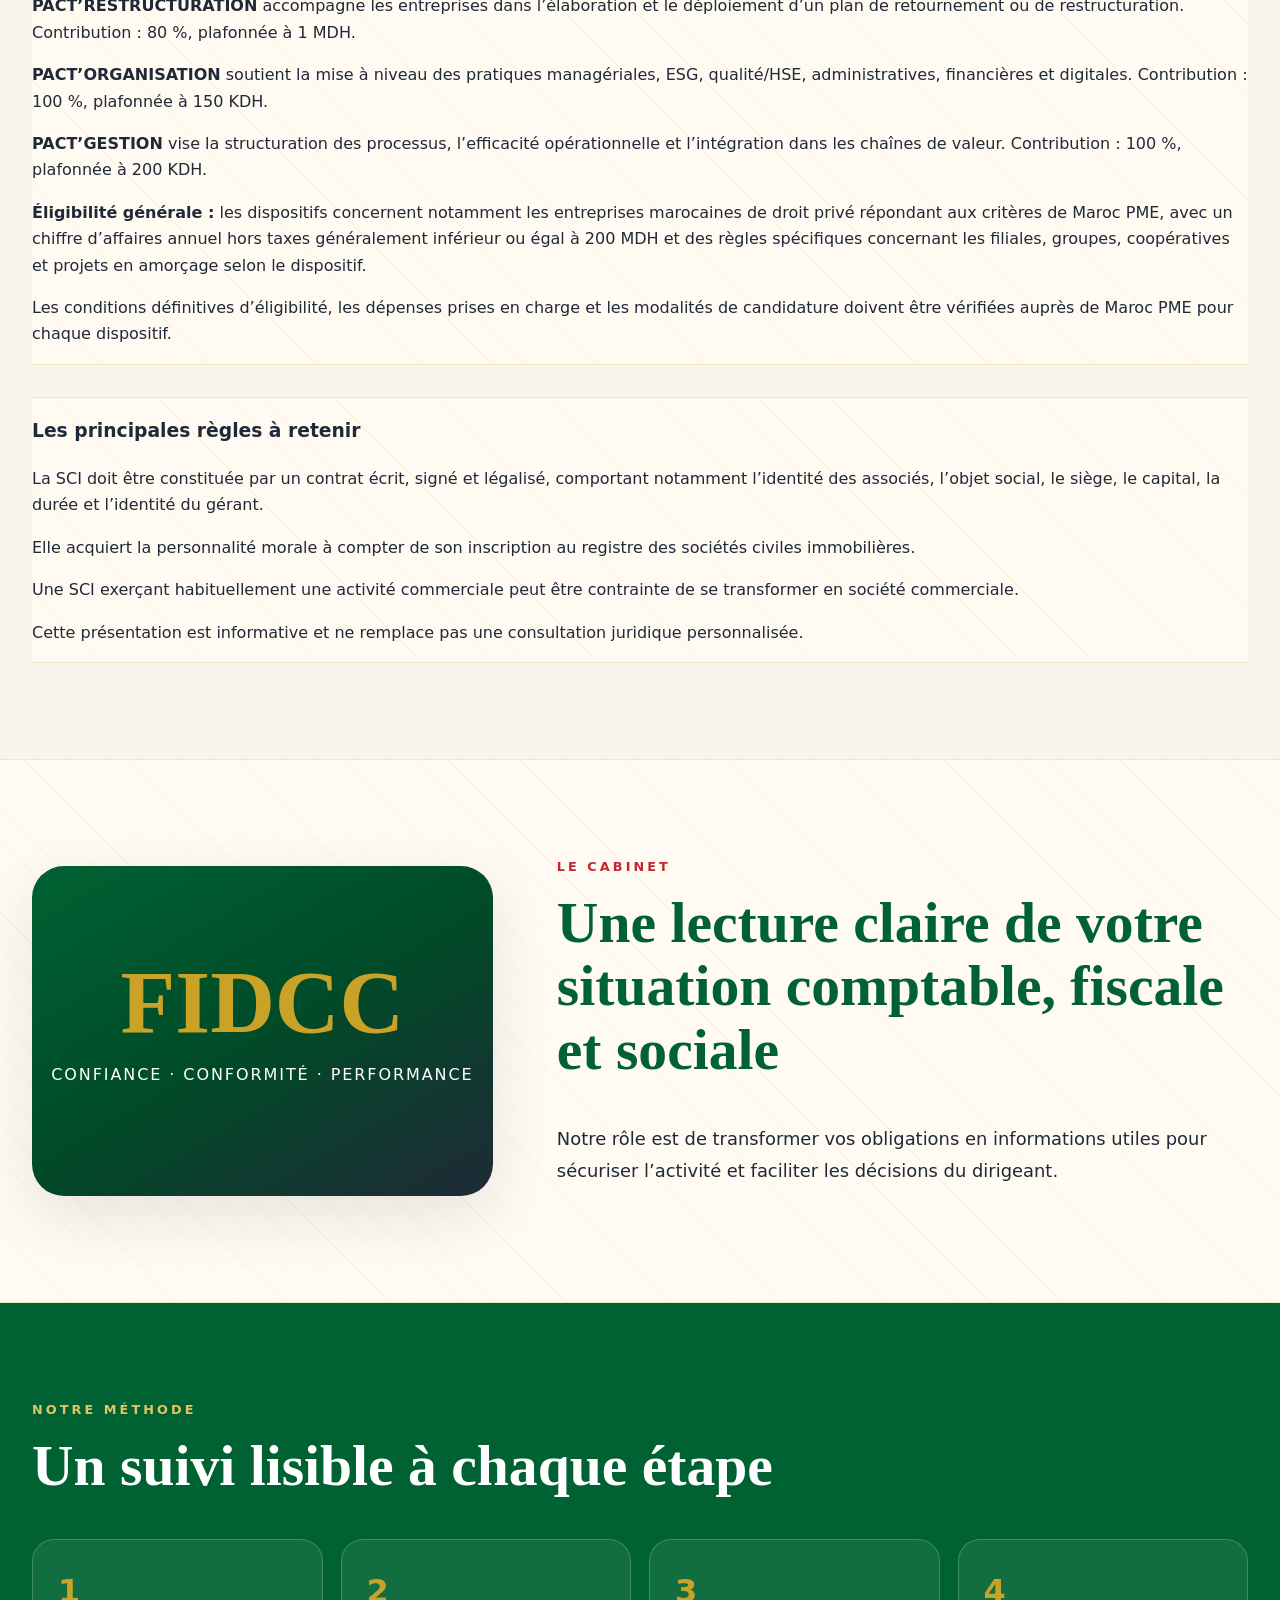
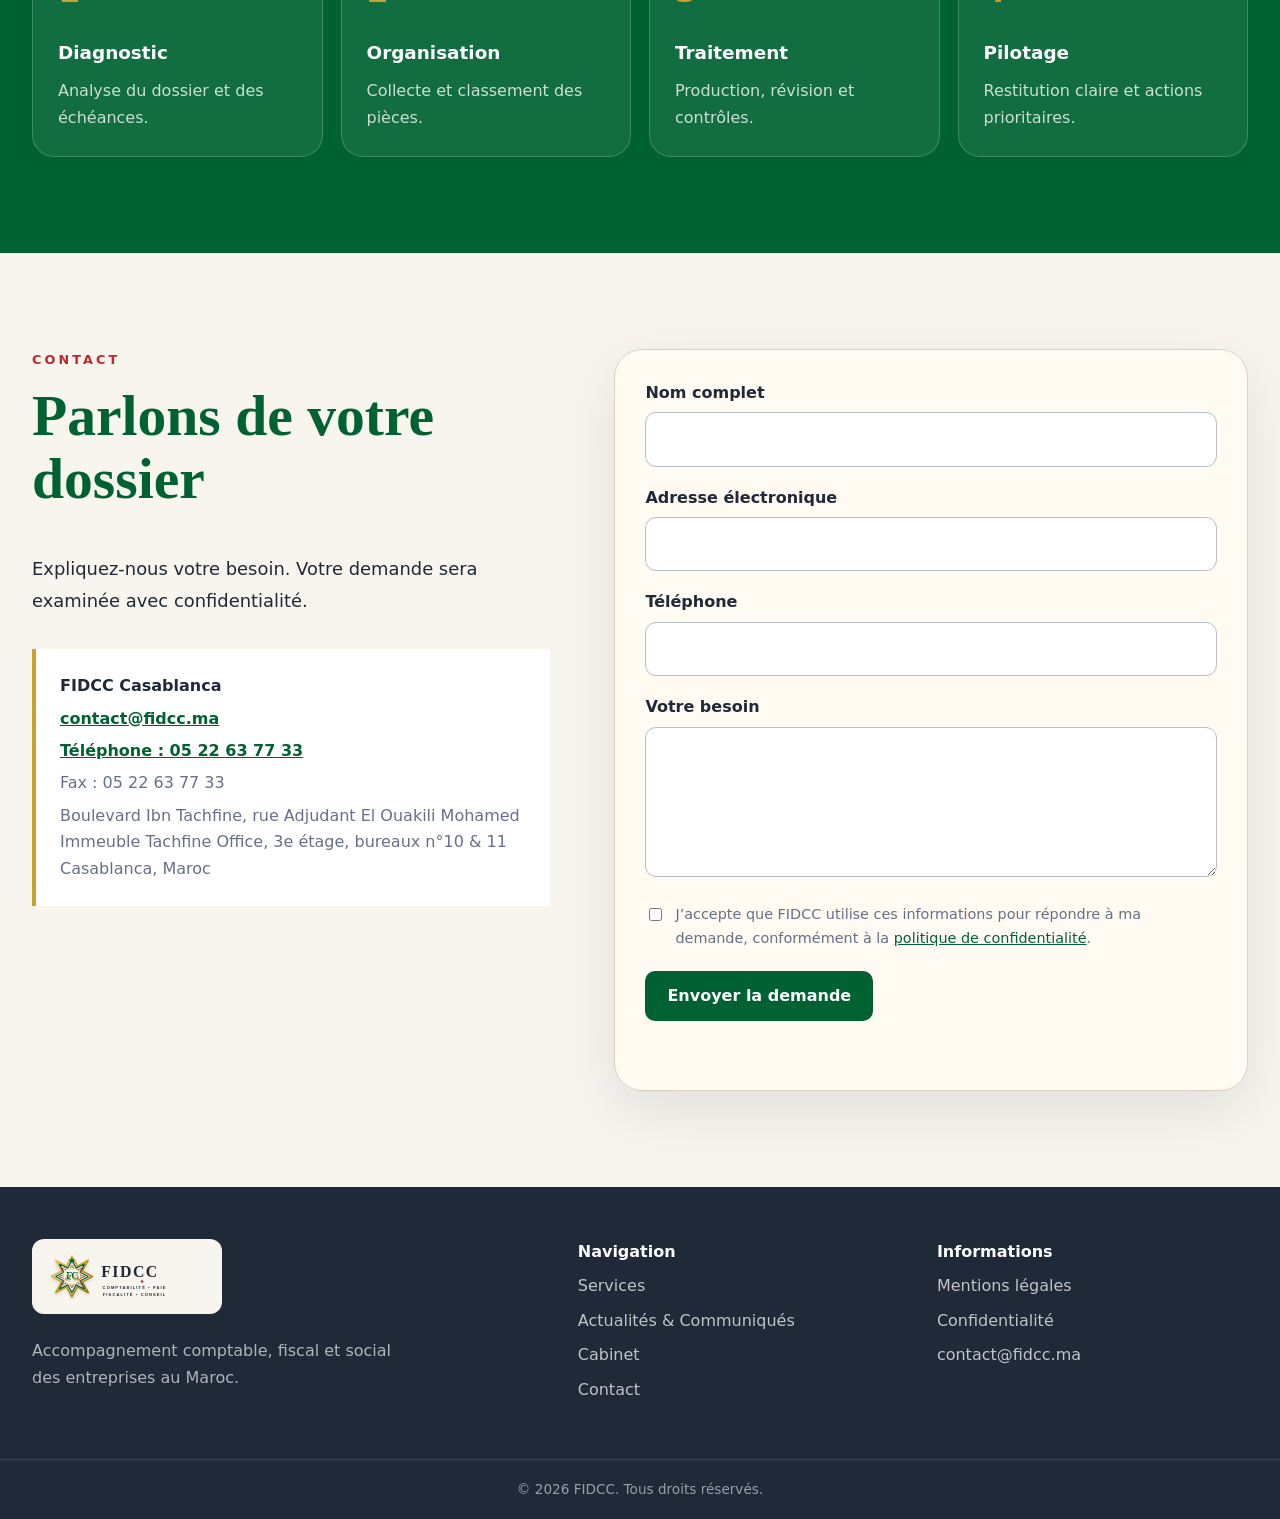
==== commit ef04e7f7: "Contact: ajouter adresse complète FIDCC" ====
--- a/index.html
+++ b/index.html
@@ -29,6 +29,7 @@
     "faxNumber":"+212522637733",
     "address":{
       "@type":"PostalAddress",
+      "streetAddress":"Boulevard Ibn Tachfine, rue Adjudant El Ouakili Mohamed, immeuble Tachfine Office, 3e étage, bureaux n°10 & 11",
       "addressLocality":"Casablanca",
       "addressCountry":"MA"
     },
@@ -319,7 +320,7 @@
             <a href="mailto:contact@fidcc.ma">contact@fidcc.ma</a>
             <a href="tel:+212522637733">Téléphone : 05 22 63 77 33</a>
             <span>Fax : 05 22 63 77 33</span>
-            <span>Casablanca, Maroc</span>
+            <span>Boulevard Ibn Tachfine, rue Adjudant El Ouakili Mohamed<br>Immeuble Tachfine Office, 3e étage, bureaux n°10 &amp; 11<br>Casablanca, Maroc</span>
           </div>
         </div>
 
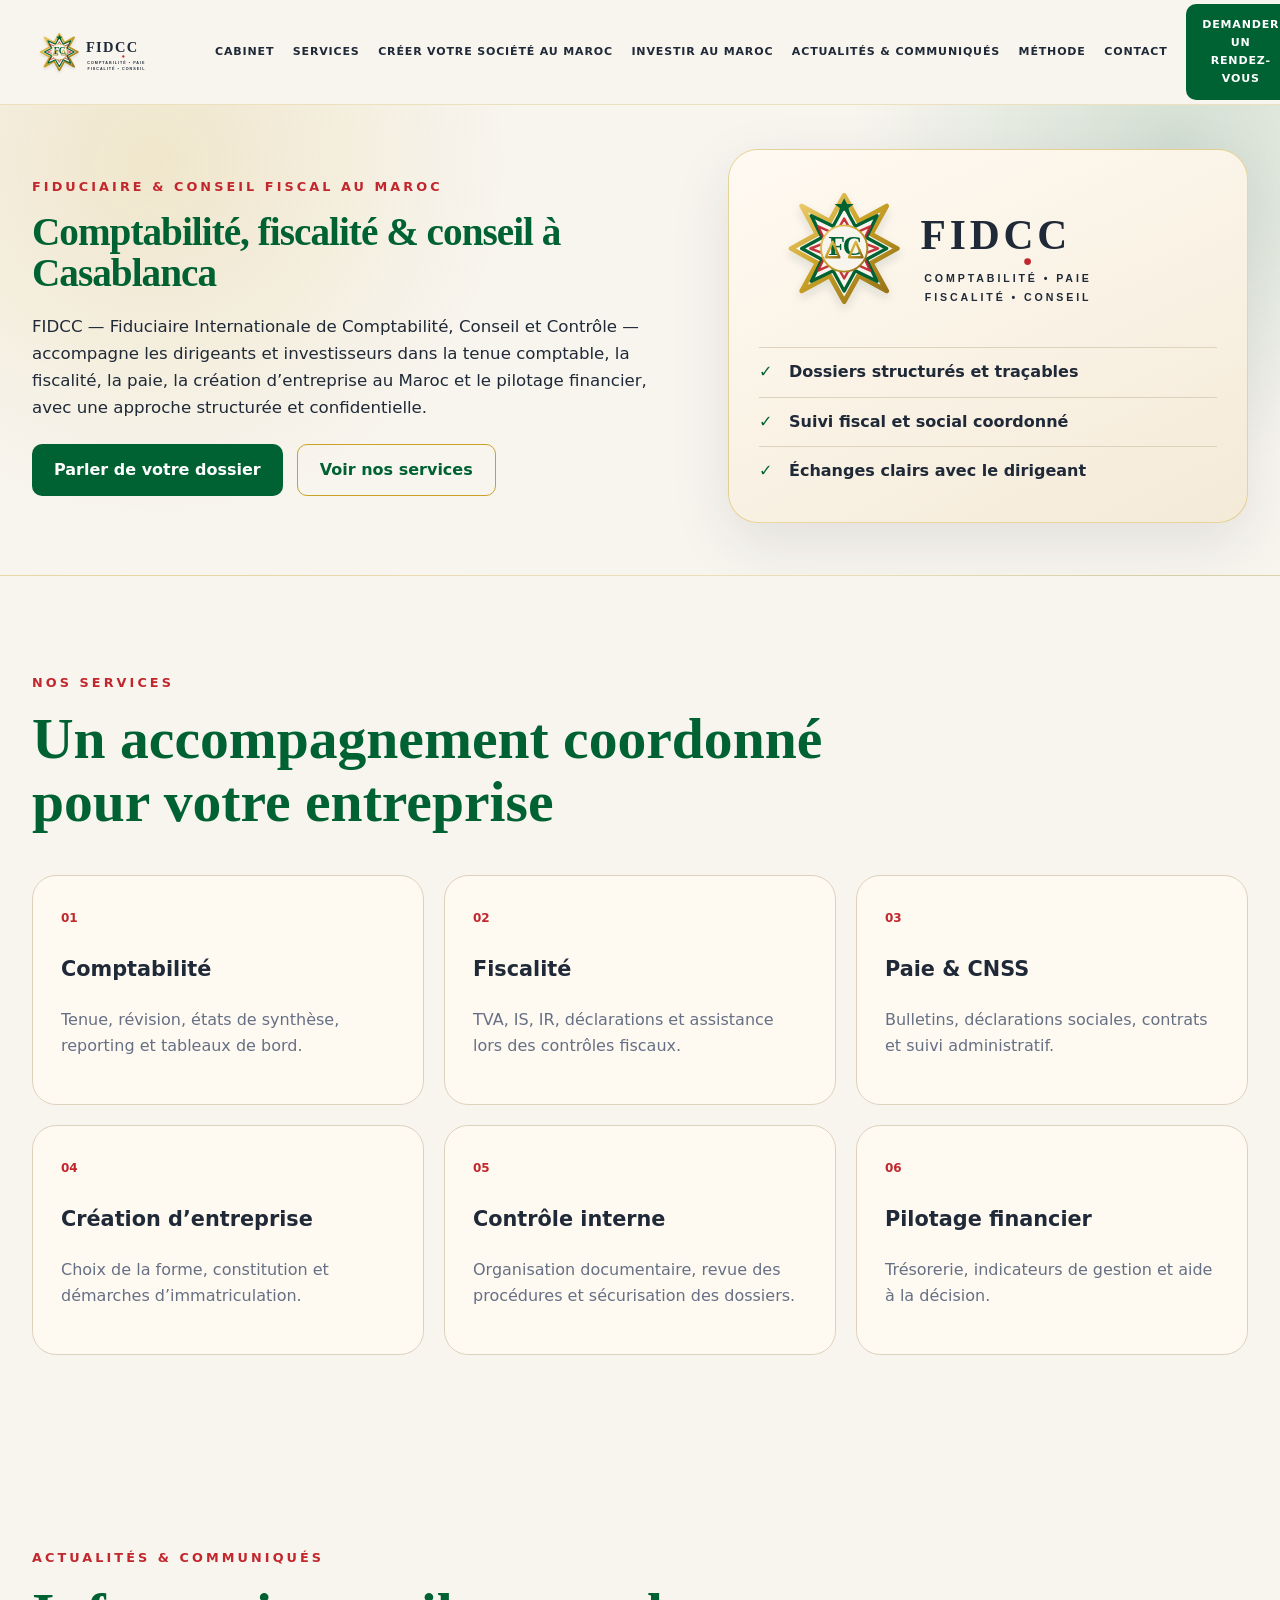
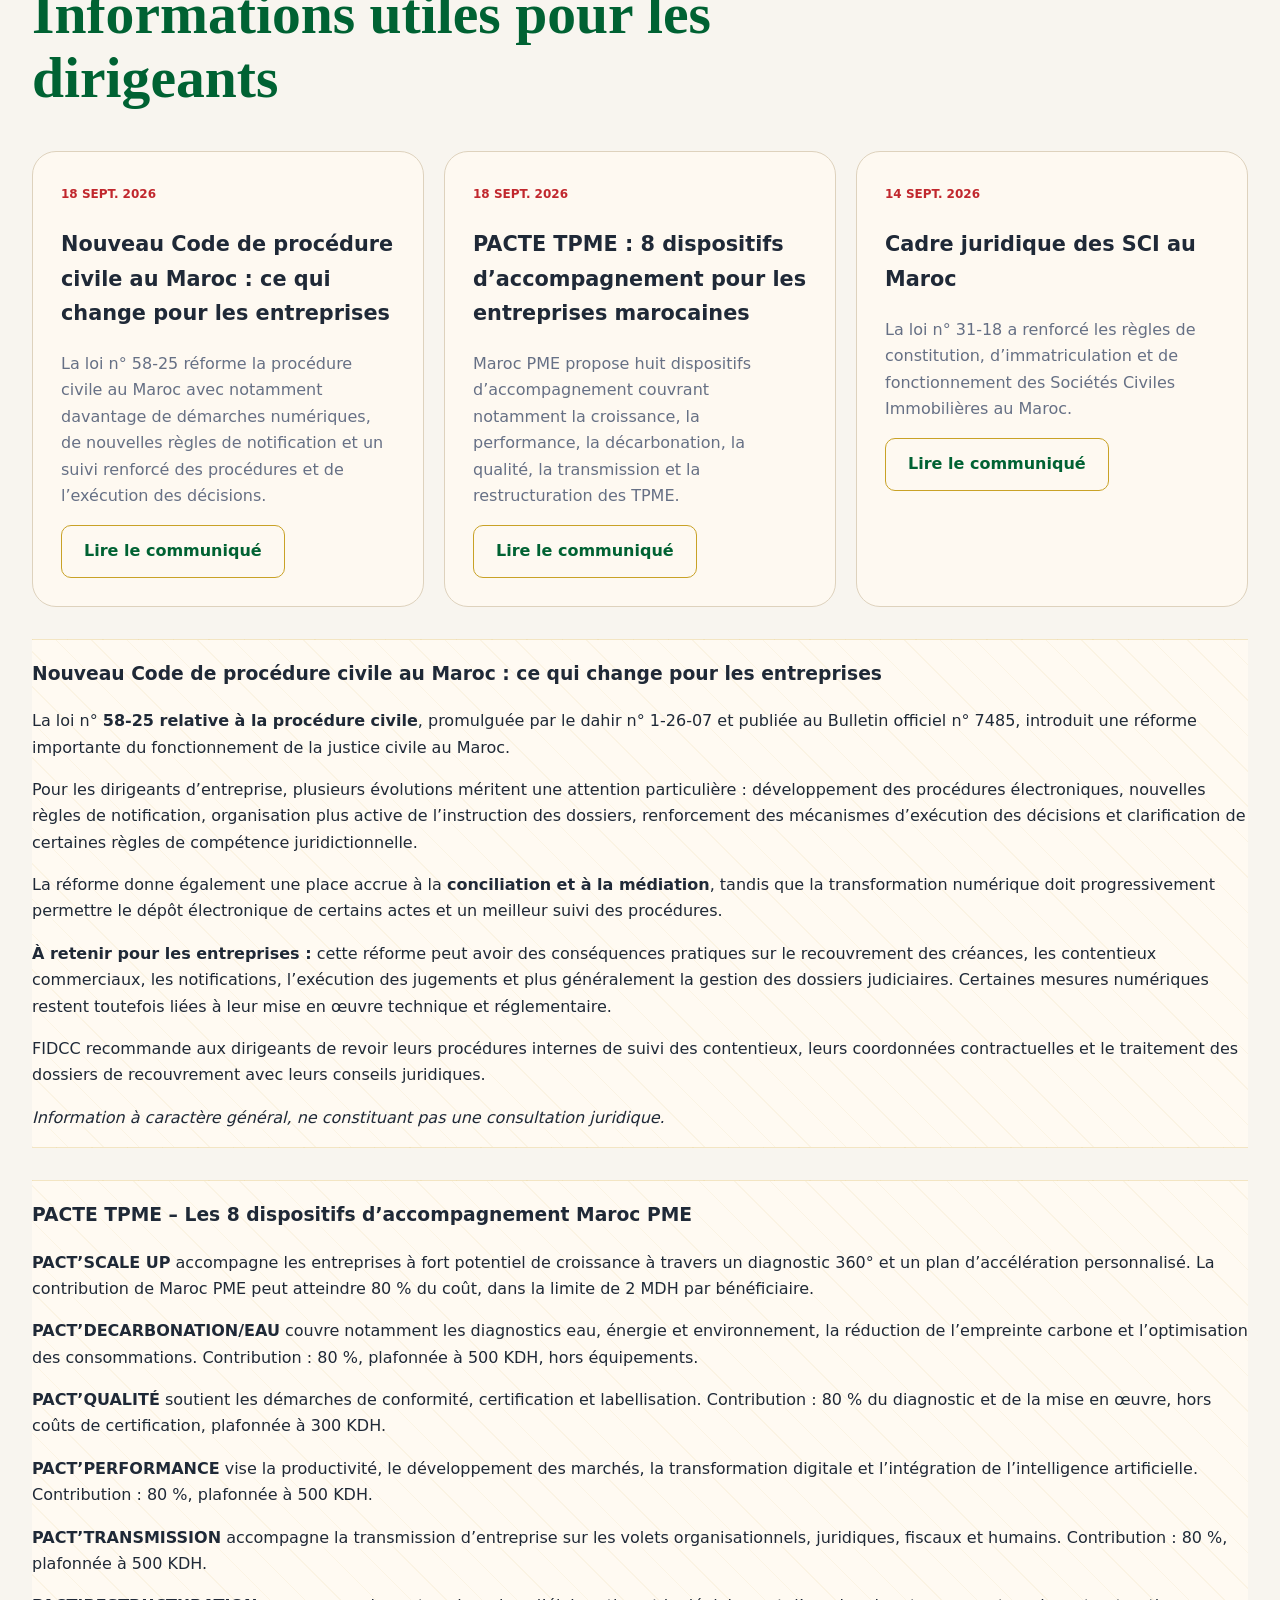
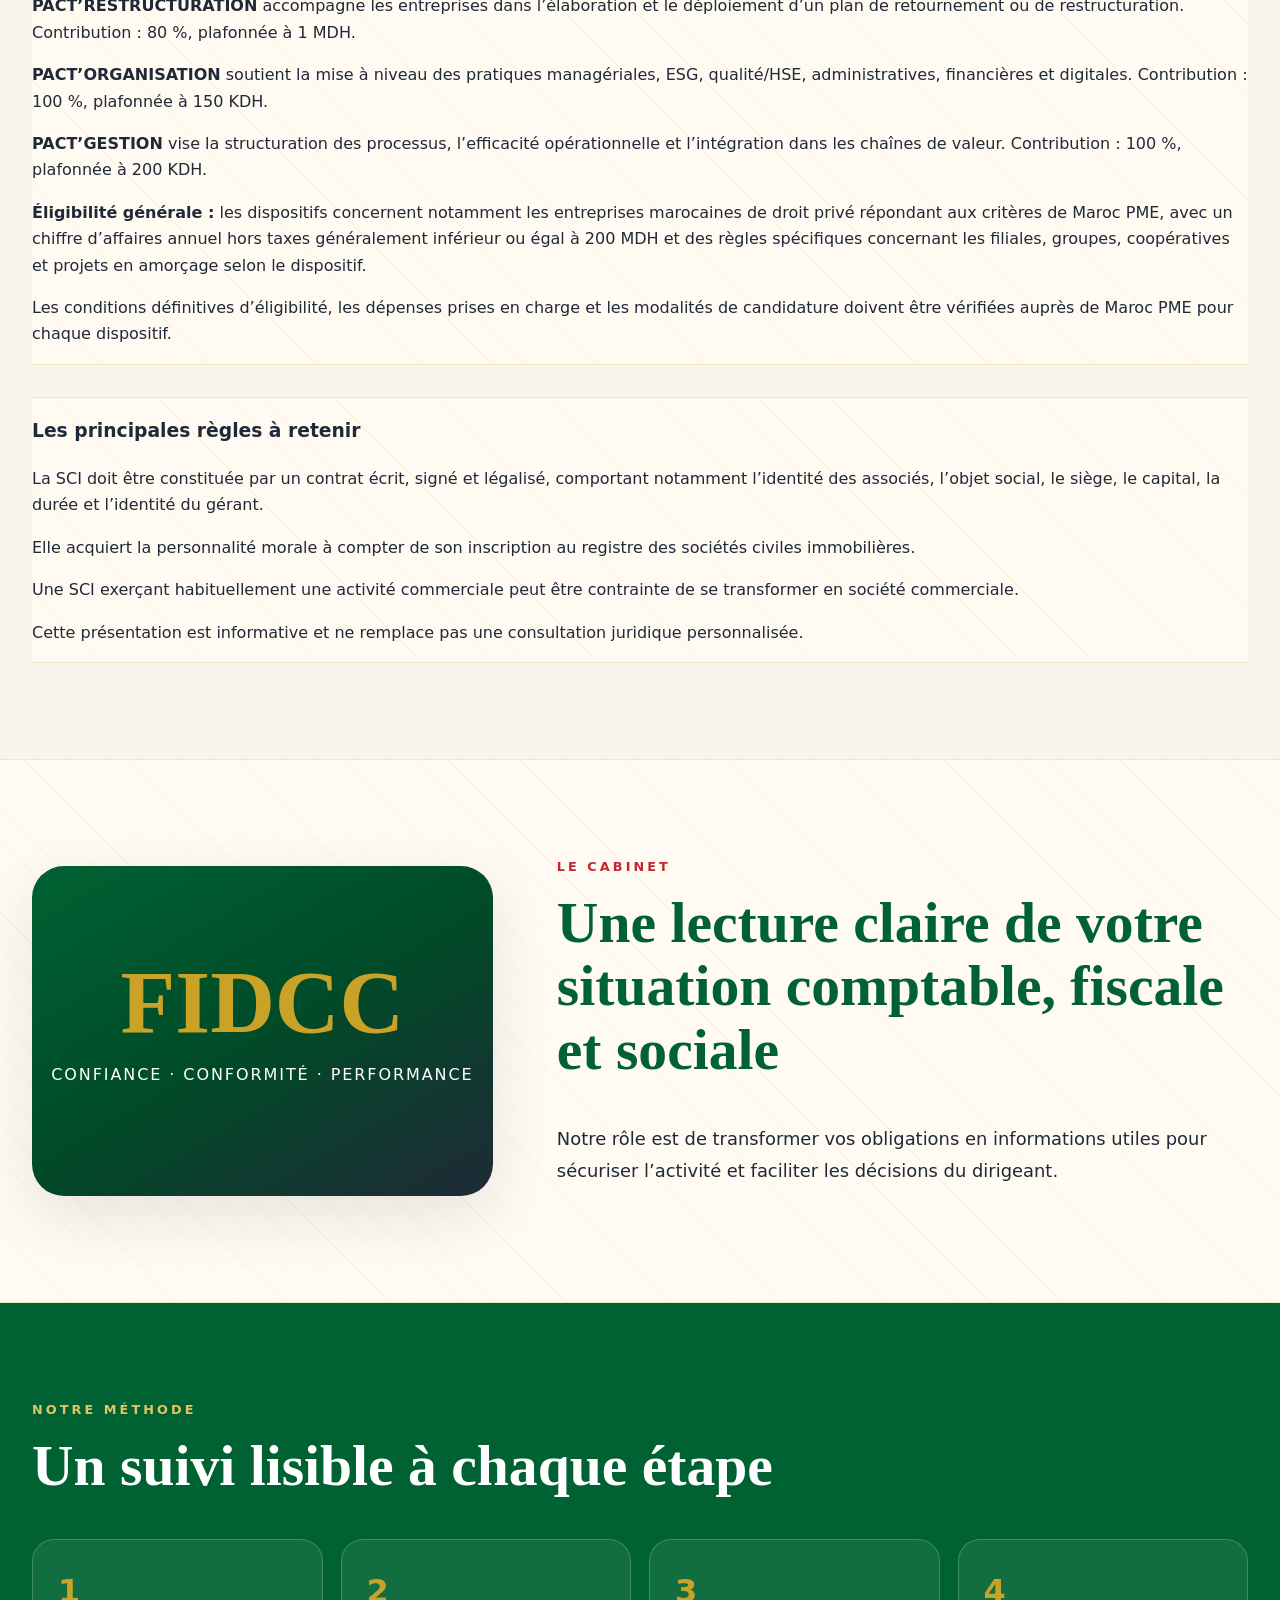
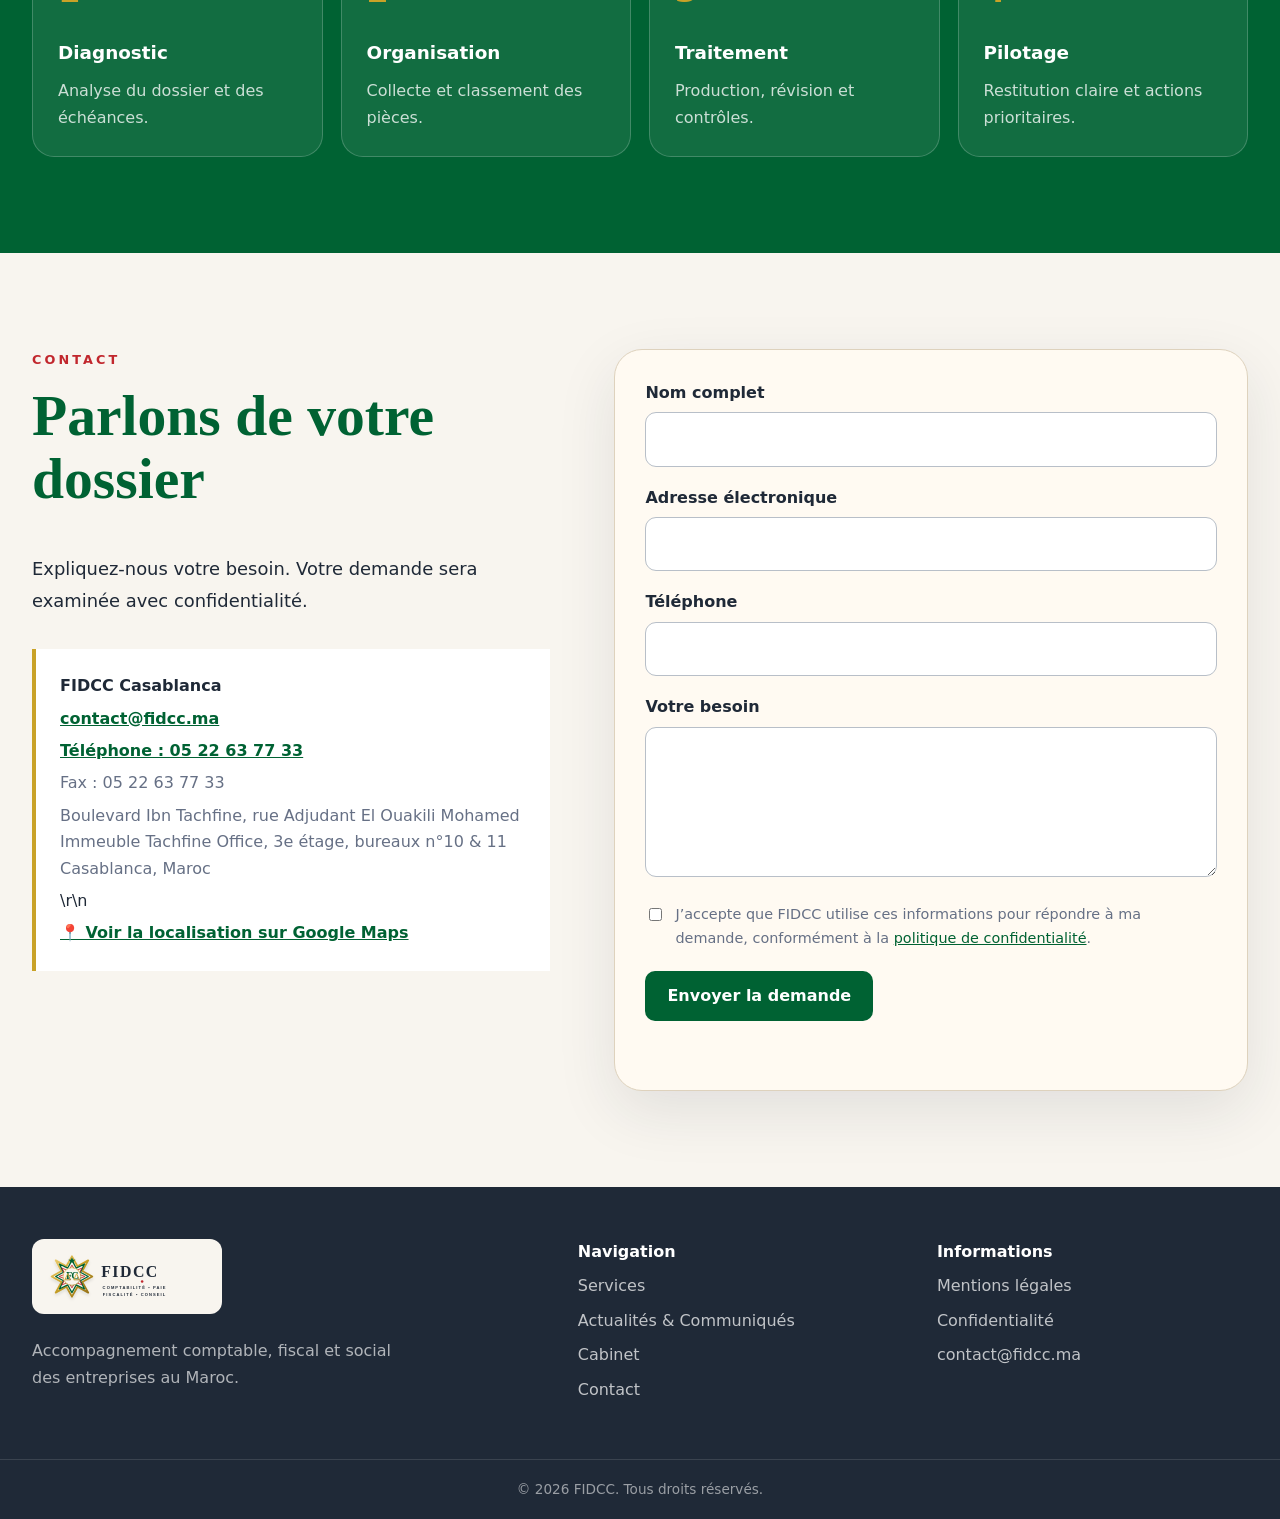
==== commit ff66673a: "Contact: ajouter lien de localisation Google Maps" ====
--- a/index.html
+++ b/index.html
@@ -320,7 +320,7 @@
             <a href="mailto:contact@fidcc.ma">contact@fidcc.ma</a>
             <a href="tel:+212522637733">Téléphone : 05 22 63 77 33</a>
             <span>Fax : 05 22 63 77 33</span>
-            <span>Boulevard Ibn Tachfine, rue Adjudant El Ouakili Mohamed<br>Immeuble Tachfine Office, 3e étage, bureaux n°10 &amp; 11<br>Casablanca, Maroc</span>
+            <span>Boulevard Ibn Tachfine, rue Adjudant El Ouakili Mohamed<br>Immeuble Tachfine Office, 3e étage, bureaux n°10 &amp; 11<br>Casablanca, Maroc</span>\r\n            <a href="https://www.google.com/maps/search/?api=1&amp;query=Immeuble+Tachfine+Office+Rue+Adjudant+El+Ouakili+Mohamed+Boulevard+Ibn+Tachfine+Casablanca" target="_blank" rel="noopener noreferrer">📍 Voir la localisation sur Google Maps</a>
           </div>
         </div>
 
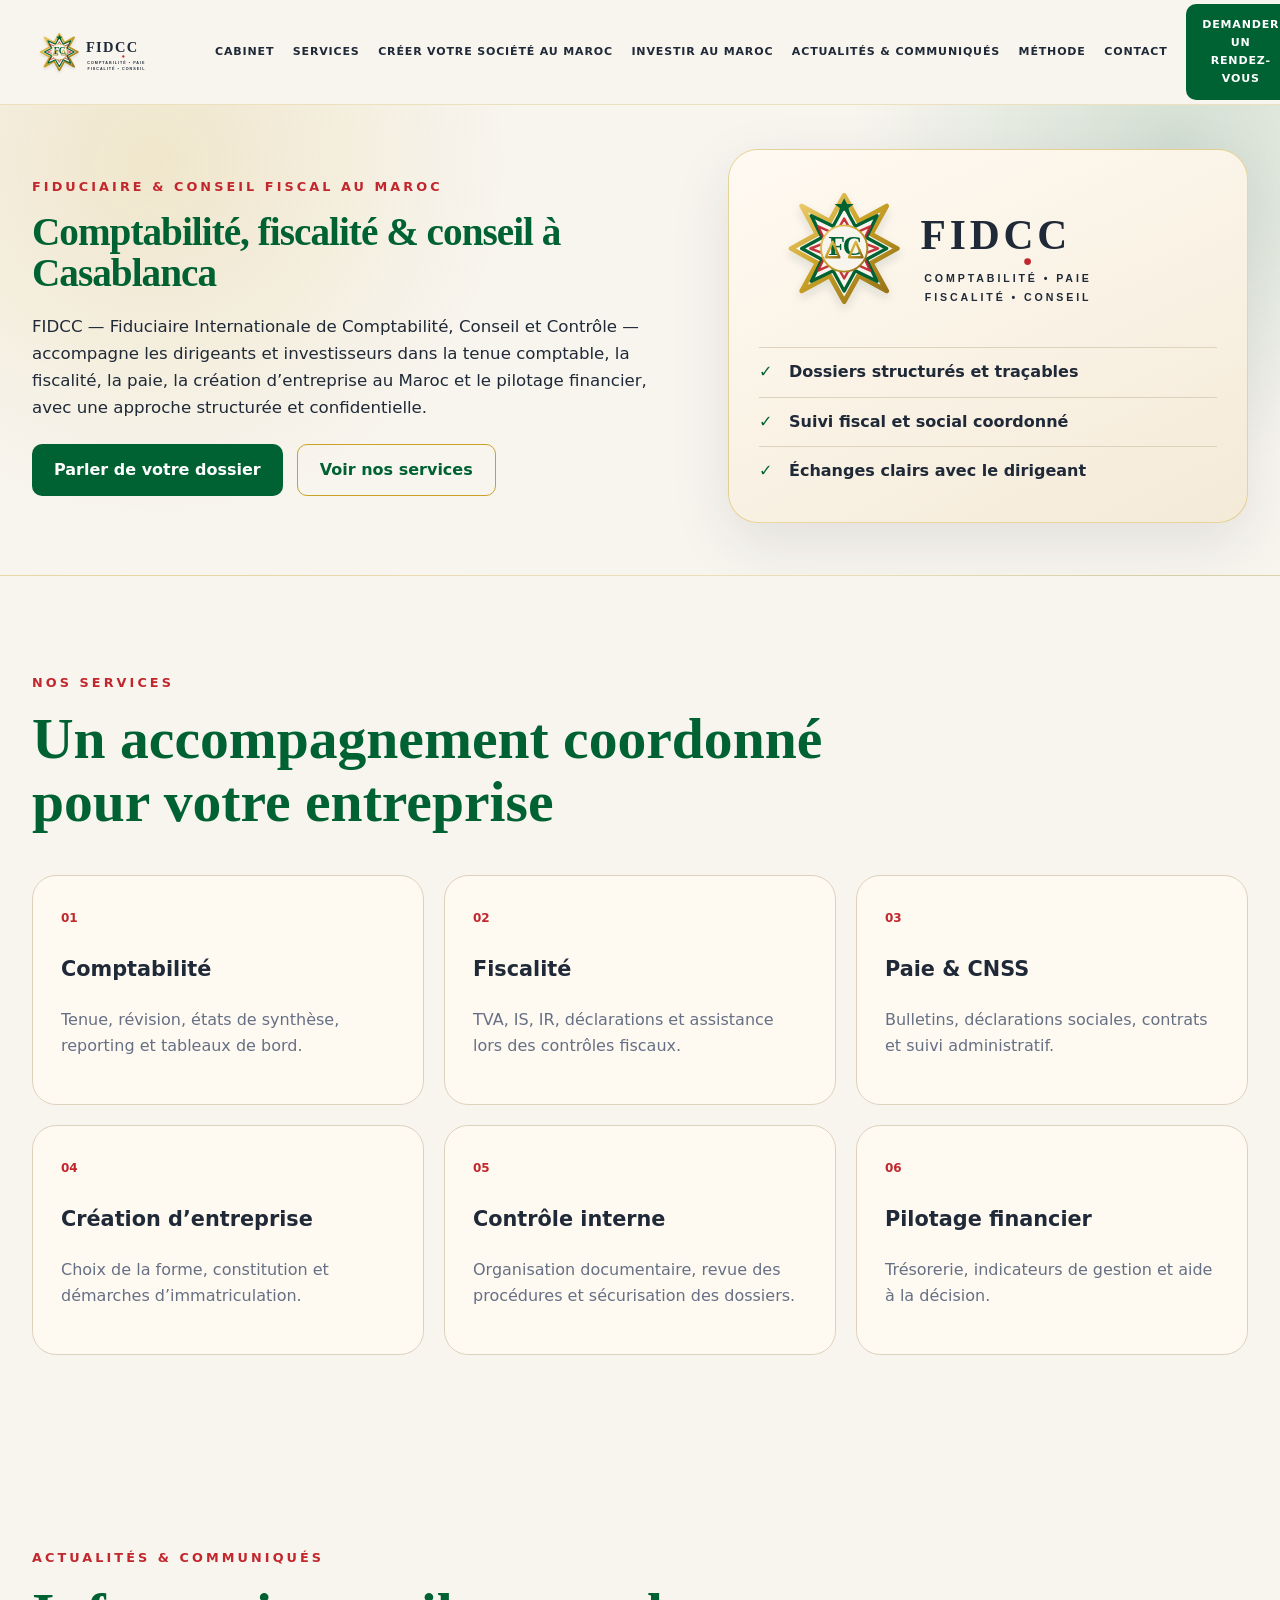
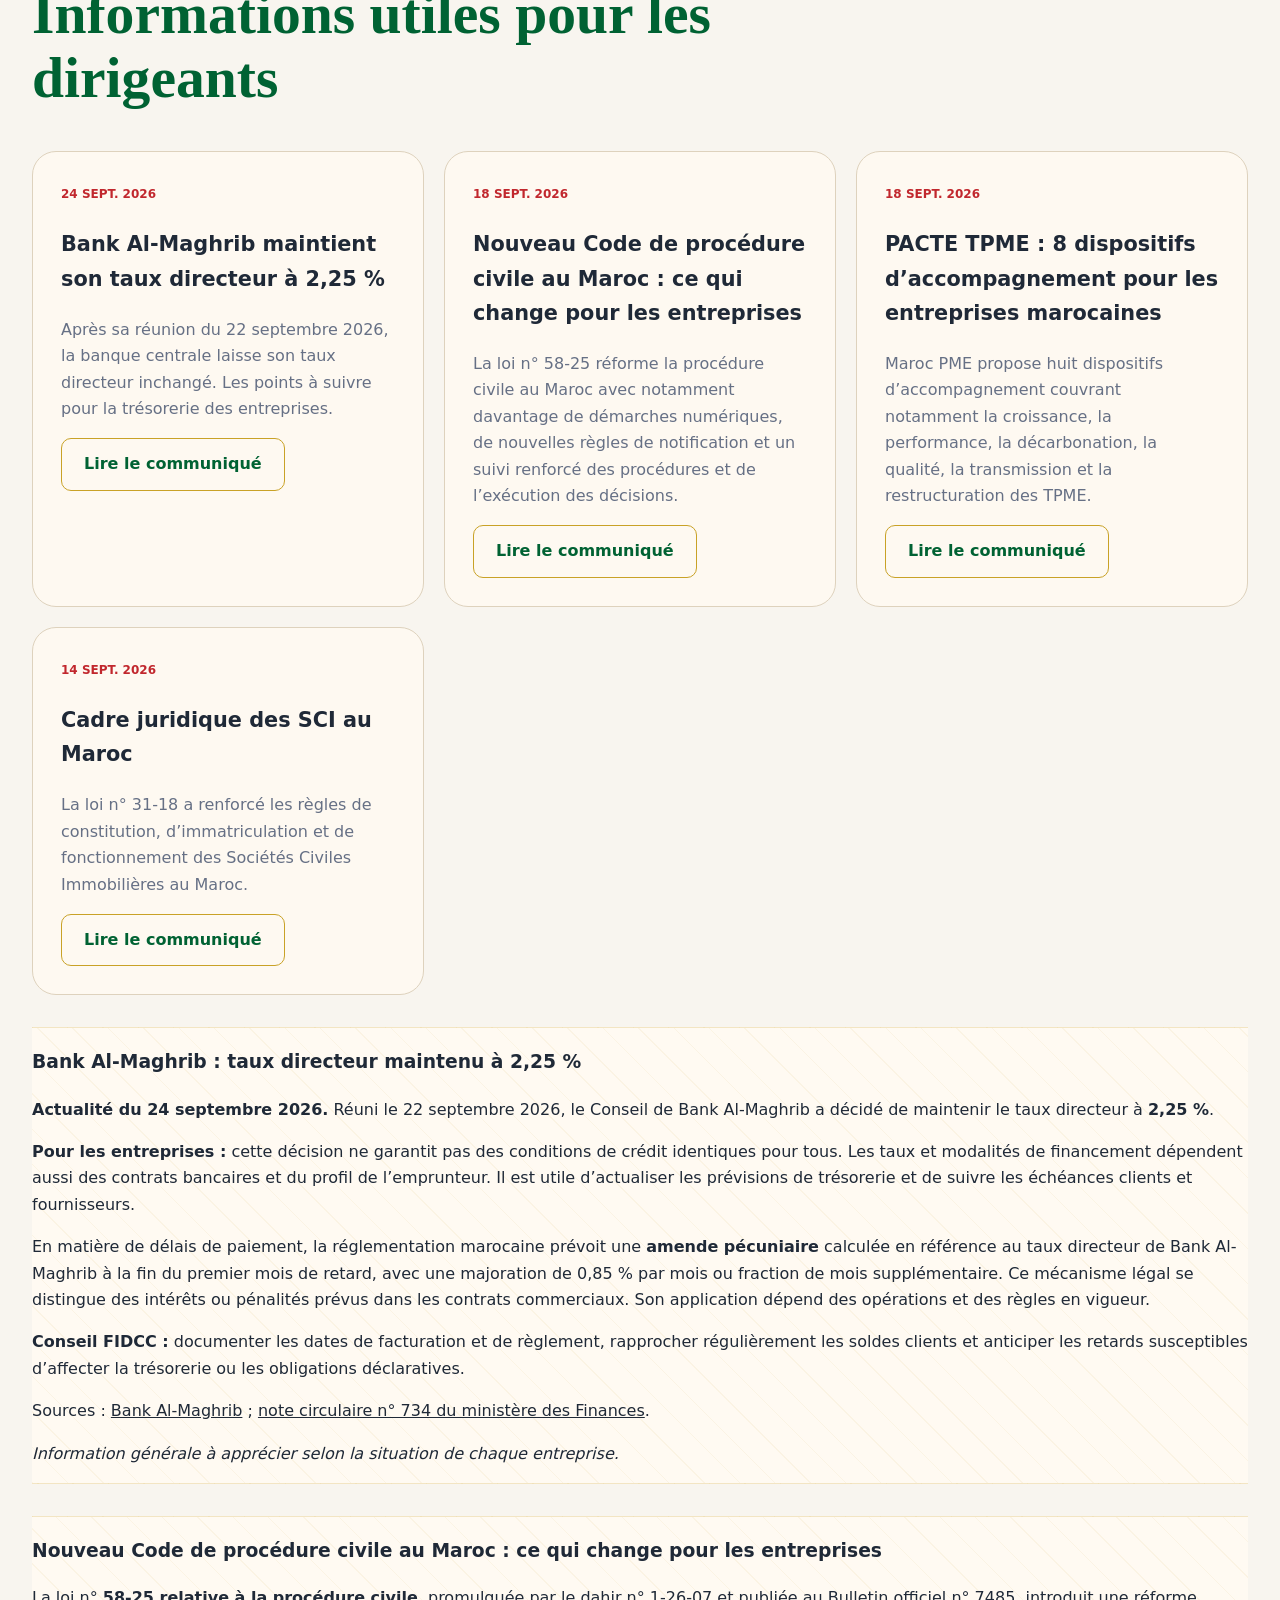
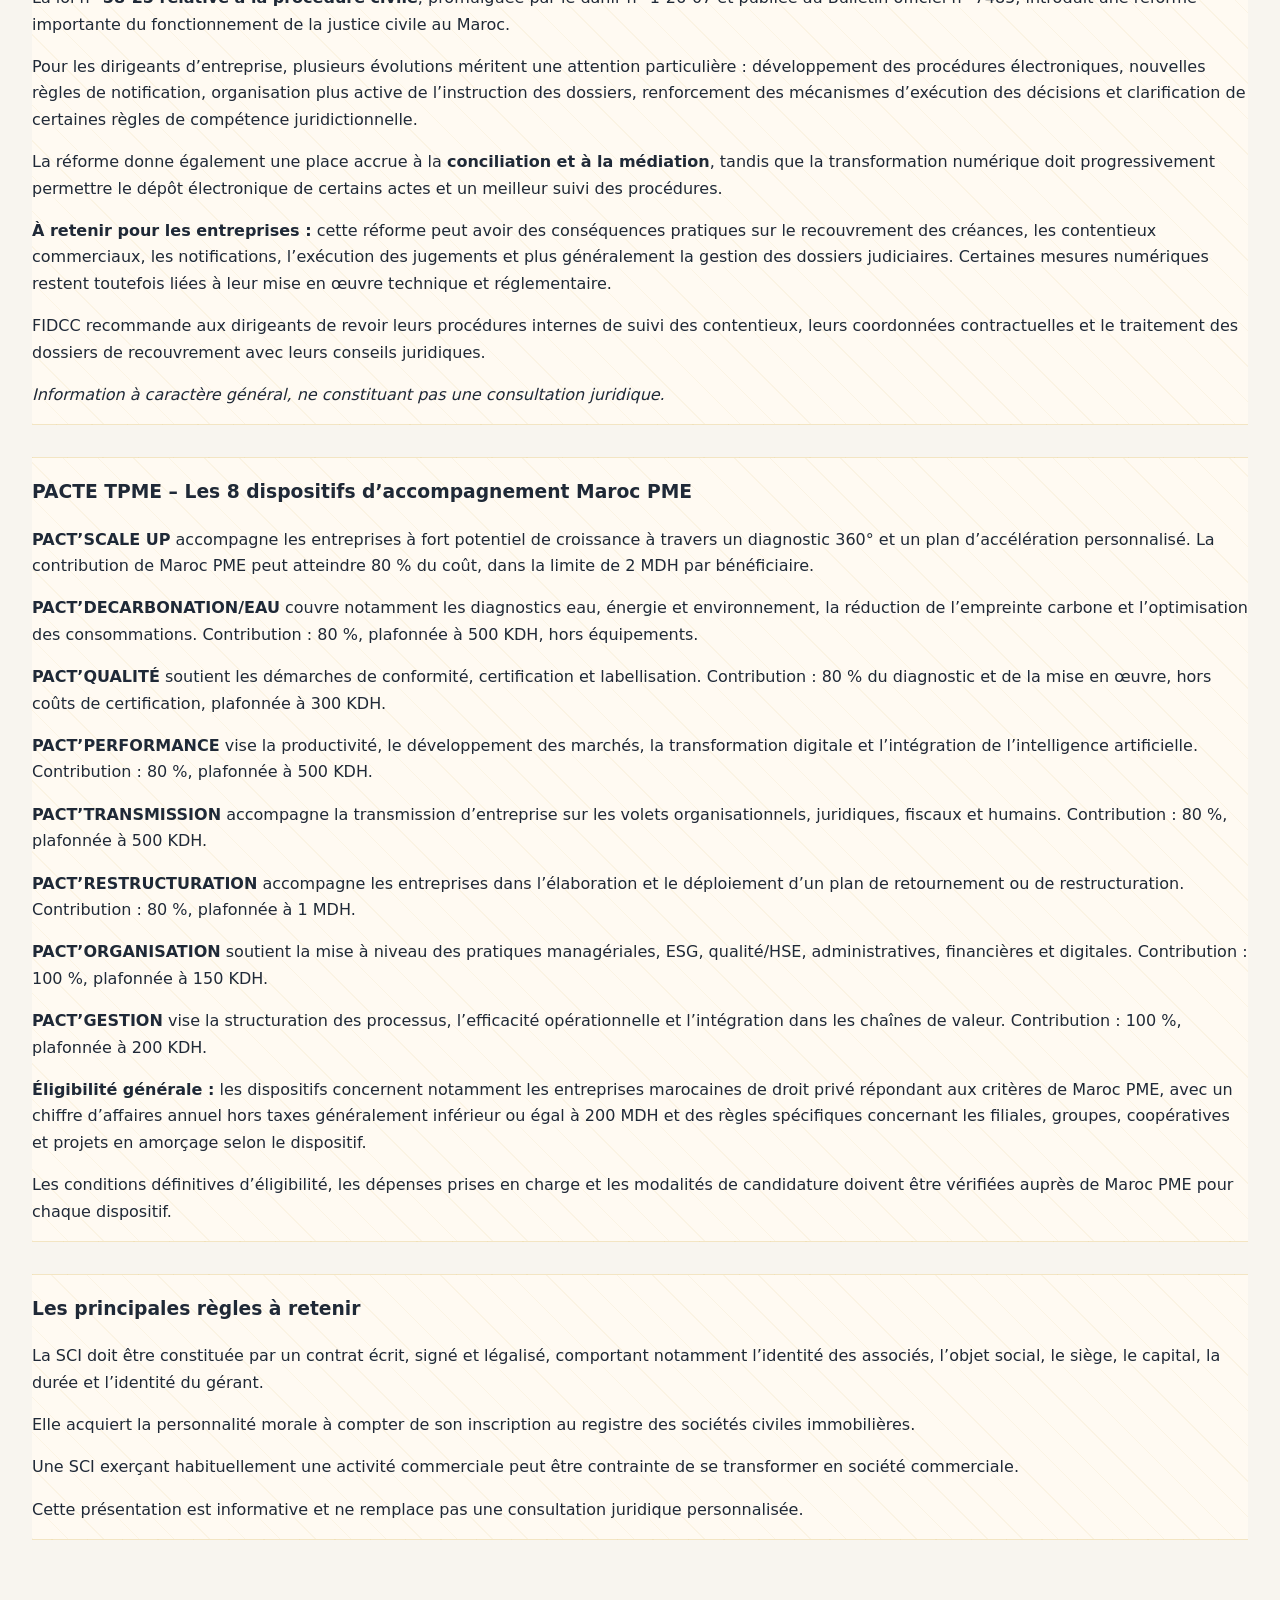
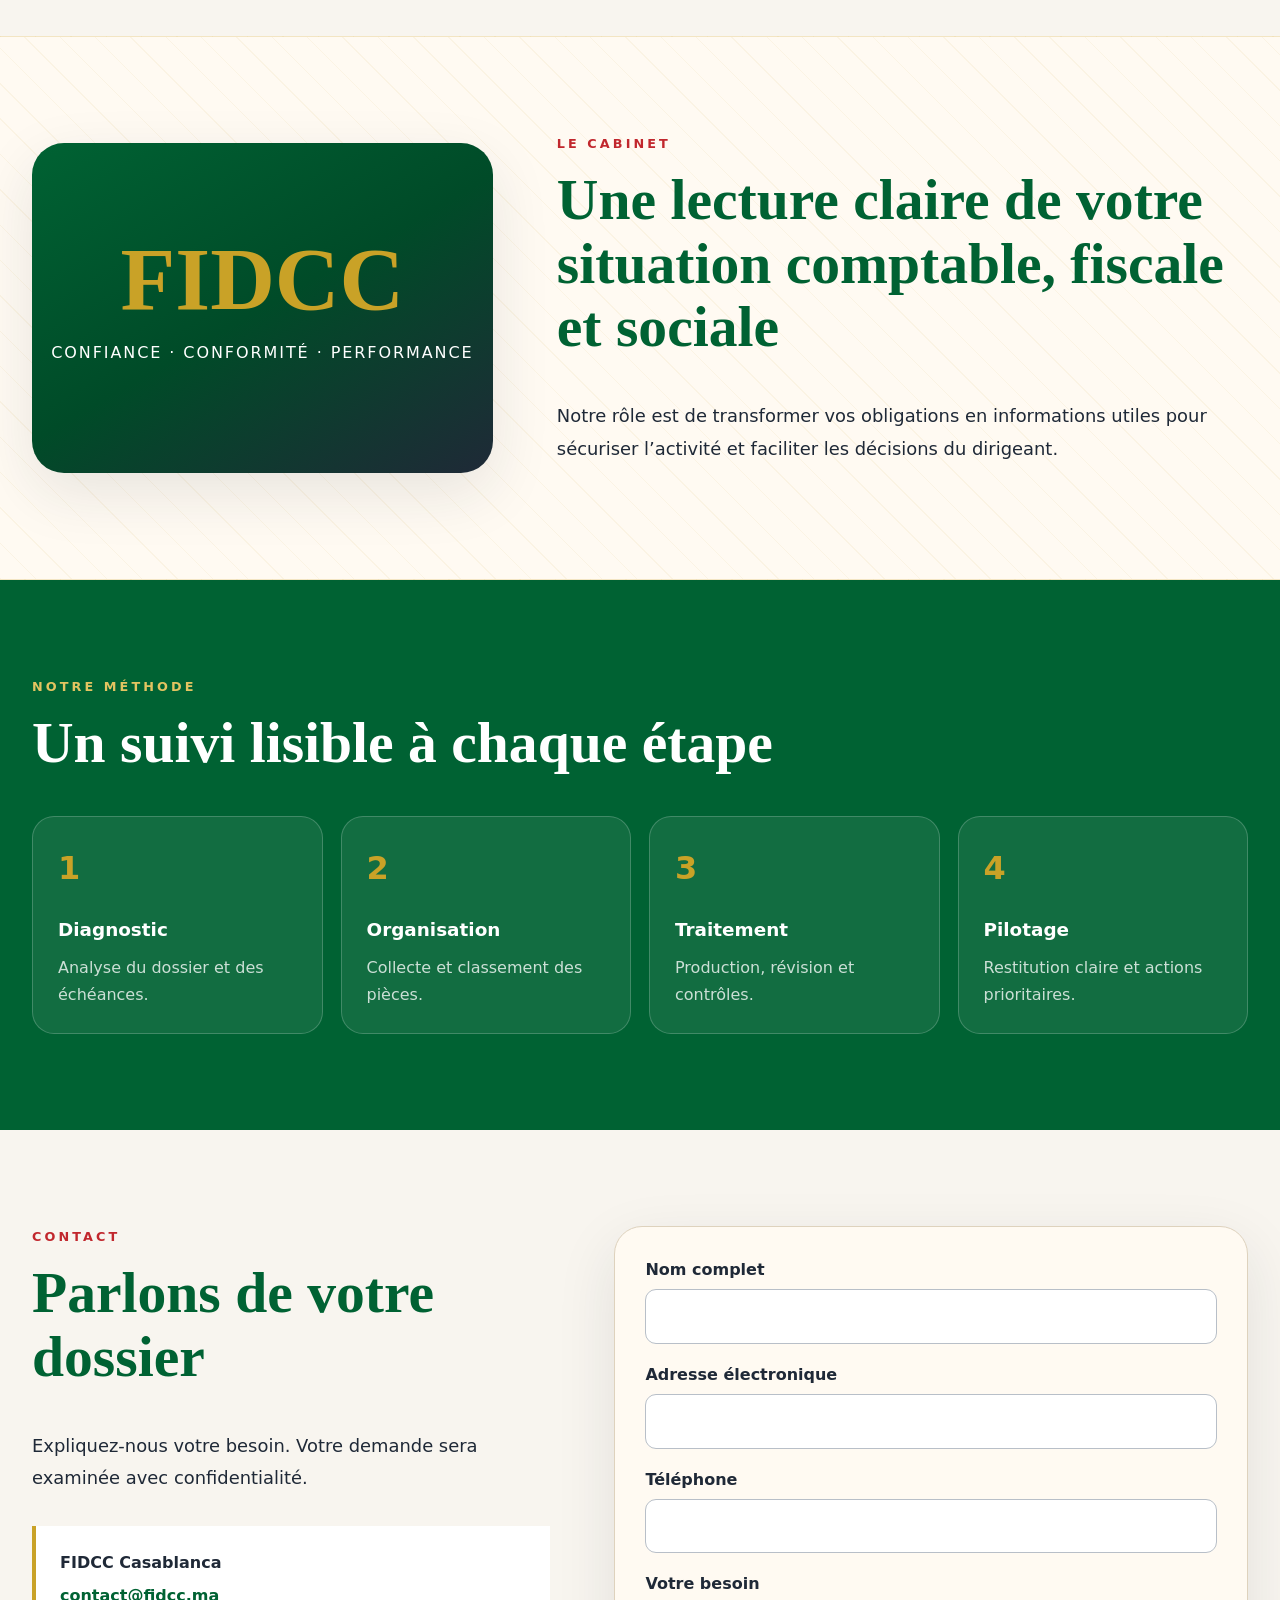
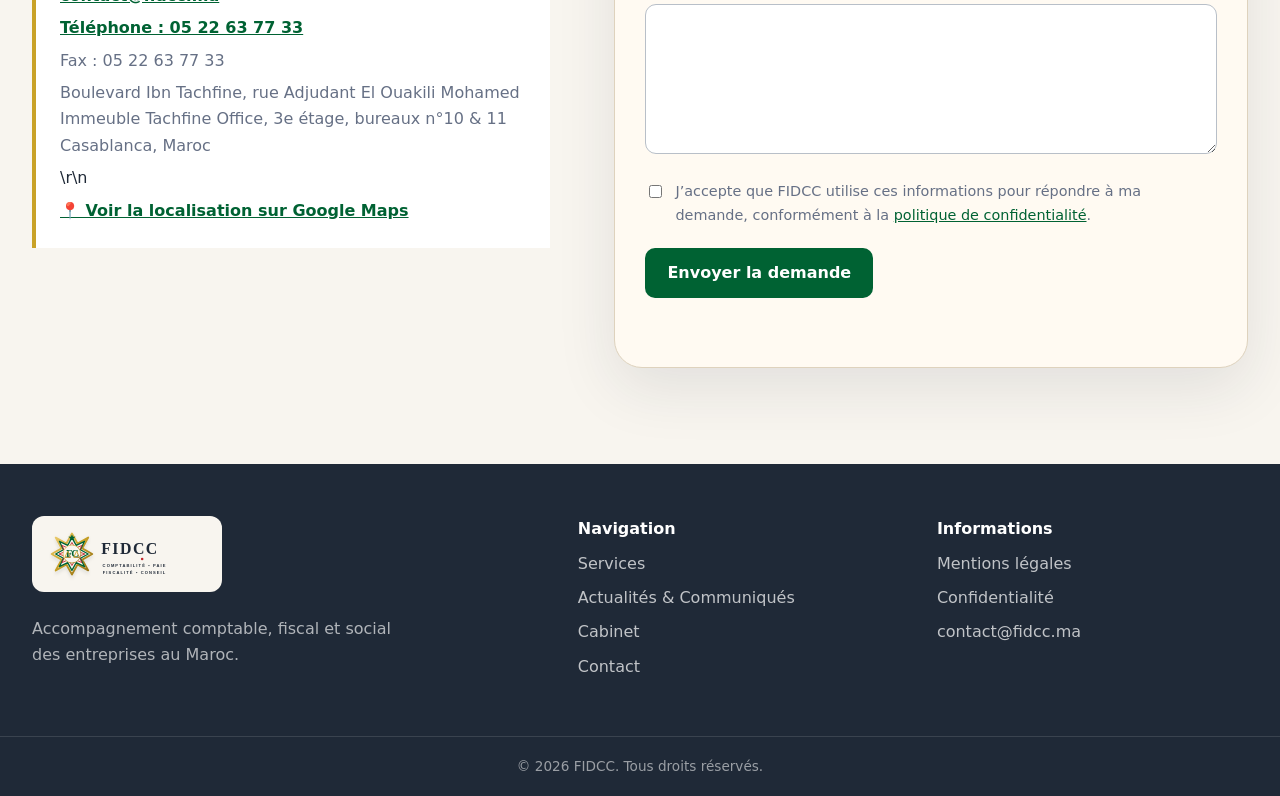
==== commit b9c5b9f2: "Publier la brève FIDCC sur le taux directeur de septembre 2026" ====
--- a/index.html
+++ b/index.html
@@ -1,403 +1,420 @@
-<!doctype html>
-<html lang="fr-MA">
-<head>
-  <meta charset="utf-8">
-  <meta name="viewport" content="width=device-width,initial-scale=1">
-  <title>FIDCC Casablanca | Comptabilité, fiscalité & création d’entreprise au Maroc</title>
-  <meta name="description" content="FIDCC, Fiduciaire Internationale de Comptabilité, Conseil et Contrôle à Casablanca, accompagne les entreprises en comptabilité, fiscalité, paie, CNSS et création de société au Maroc.">
-  <meta name="robots" content="index,follow">
+<!doctype html>
+<html lang="fr-MA">
+<head>
+  <meta charset="utf-8">
+  <meta name="viewport" content="width=device-width,initial-scale=1">
+  <title>FIDCC Casablanca | Comptabilité, fiscalité & création d’entreprise au Maroc</title>
+  <meta name="description" content="FIDCC, Fiduciaire Internationale de Comptabilité, Conseil et Contrôle à Casablanca, accompagne les entreprises en comptabilité, fiscalité, paie, CNSS et création de société au Maroc.">
+  <meta name="robots" content="index,follow">
   <meta name="theme-color" content="#006233">
   <meta property="og:type" content="website">
   <meta property="og:locale" content="fr_MA">
   <meta property="og:site_name" content="FIDCC">
   <meta property="og:title" content="FIDCC Casablanca | Comptabilité, fiscalité & création d’entreprise au Maroc">
   <meta property="og:description" content="Cabinet FIDCC à Casablanca : comptabilité, fiscalité, paie, CNSS, conseil et accompagnement à la création de société au Maroc.">
-  <meta property="og:url" content="https://fidcc.ma/">
-  <link rel="canonical" href="https://fidcc.ma/">
-  <link rel="icon" href="assets/logo-fidcc.svg?v=2" type="image/svg+xml">
-  <link rel="stylesheet" href="assets/styles.css?v=9bd618c8">
-
-  <script type="application/ld+json">
-  {
-    "@context":"https://schema.org",
-    "@type":"AccountingService",
-    "name":"FIDCC",
-    "legalName":"Fiduciaire Internationale de Comptabilité, Conseil et Contrôle",
-    "url":"https://fidcc.ma",
+  <meta property="og:url" content="https://fidcc.ma/">
+  <link rel="canonical" href="https://fidcc.ma/">
+  <link rel="icon" href="assets/logo-fidcc.svg?v=2" type="image/svg+xml">
+  <link rel="stylesheet" href="assets/styles.css?v=9bd618c8">
+
+  <script type="application/ld+json">
+  {
+    "@context":"https://schema.org",
+    "@type":"AccountingService",
+    "name":"FIDCC",
+    "legalName":"Fiduciaire Internationale de Comptabilité, Conseil et Contrôle",
+    "url":"https://fidcc.ma",
     "email":"contact@fidcc.ma",
     "telephone":"+212522637733",
-    "faxNumber":"+212522637733",
-    "address":{
-      "@type":"PostalAddress",
+    "faxNumber":"+212522637733",
+    "address":{
+      "@type":"PostalAddress",
       "streetAddress":"Boulevard Ibn Tachfine, rue Adjudant El Ouakili Mohamed, immeuble Tachfine Office, 3e étage, bureaux n°10 & 11",
-      "addressLocality":"Casablanca",
-      "addressCountry":"MA"
-    },
+      "addressLocality":"Casablanca",
+      "addressCountry":"MA"
+    },
     "areaServed":{"@type":"Country","name":"Maroc"},
-    "knowsAbout":["Comptabilité","Fiscalité marocaine","Paie et CNSS","Création d’entreprise au Maroc","Pilotage financier"],
-    "description":"Accompagnement comptable, fiscal, social et administratif des entreprises au Maroc."
-  }
-  </script>
-</head>
-
-<body>
-  <a class="skip-link" href="#contenu">Aller au contenu</a>
-
-  <header class="site-header">
-    <div class="container header-inner">
-      <a class="brand" href="#accueil" aria-label="FIDCC — Accueil">
-        <img src="assets/logo-fidcc.svg?v=2" alt="FIDCC" width="230" height="75">
-      </a>
-
-      <button class="menu-toggle" type="button" aria-expanded="false" aria-controls="main-nav">
-        <span class="sr-only">Ouvrir le menu</span>
-        <span></span><span></span><span></span>
-      </button>
-
-      <nav id="main-nav" class="main-nav" aria-label="Navigation principale">
-        <a href="#cabinet">Cabinet</a>
-        <a href="#services">Services</a>
-        <a href="creer-societe-maroc.html">Créer votre société au Maroc</a>
-        <a href="investir-au-maroc.html">Investir au Maroc</a>
-        <a href="#actualites">Actualités & Communiqués</a>
-        <a href="#methode">Méthode</a>
-        <a href="#contact">Contact</a>
-        <a class="nav-cta" href="#contact">Demander un rendez-vous</a>
-      </nav>
-    </div>
-  </header>
-
-  <main id="contenu">
-
-    <section id="accueil" class="hero">
-      <div class="container hero-grid">
-        <div>
-          <p class="eyebrow">Fiduciaire & conseil fiscal au Maroc</p>
-          <h1>Comptabilité, fiscalité &amp; conseil à Casablanca</h1>
-          <p class="lead">
-            FIDCC — Fiduciaire Internationale de Comptabilité, Conseil et Contrôle — accompagne les dirigeants et investisseurs dans la tenue comptable, la fiscalité,
-            la paie, la création d’entreprise au Maroc et le pilotage financier,
-            avec une approche structurée et confidentielle.
-          </p>
-
-          <div class="actions">
-            <a class="btn btn-primary" href="#contact">Parler de votre dossier</a>
-            <a class="btn btn-secondary" href="#services">Voir nos services</a>
-          </div>
-        </div>
-
-        <aside class="hero-card" aria-label="Engagements FIDCC">
-          <img src="assets/logo-fidcc.svg?v=2" alt="" width="500" height="165">
-          <ul>
-            <li>Dossiers structurés et traçables</li>
-            <li>Suivi fiscal et social coordonné</li>
-            <li>Échanges clairs avec le dirigeant</li>
-          </ul>
-        </aside>
-      </div>
-    </section>
-
-    <section id="services" class="section">
-      <div class="container">
-        <p class="section-kicker">Nos services</p>
-        <h2>Un accompagnement coordonné pour votre entreprise</h2>
-
-        <div class="service-grid">
-          <article>
-            <span>01</span>
-            <h3>Comptabilité</h3>
-            <p>Tenue, révision, états de synthèse, reporting et tableaux de bord.</p>
-          </article>
-
-          <article>
-            <span>02</span>
-            <h3>Fiscalité</h3>
-            <p>TVA, IS, IR, déclarations et assistance lors des contrôles fiscaux.</p>
-          </article>
-
-          <article>
-            <span>03</span>
-            <h3>Paie & CNSS</h3>
-            <p>Bulletins, déclarations sociales, contrats et suivi administratif.</p>
-          </article>
-
-          <article>
-            <span>04</span>
-            <h3>Création d’entreprise</h3>
-            <p>Choix de la forme, constitution et démarches d’immatriculation.</p>
-          </article>
-
-          <article>
-            <span>05</span>
-            <h3>Contrôle interne</h3>
-            <p>Organisation documentaire, revue des procédures et sécurisation des dossiers.</p>
-          </article>
-
-          <article>
-            <span>06</span>
-            <h3>Pilotage financier</h3>
-            <p>Trésorerie, indicateurs de gestion et aide à la décision.</p>
-          </article>
-        </div>
-      </div>
-    </section>
-
-    <section id="actualites" class="section">
-      <div class="container">
-        <p class="section-kicker">Actualités & Communiqués</p>
-        <h2>Informations utiles pour les dirigeants</h2>
-
-        <div class="service-grid">
-          <article>
-            <span>18 SEPT. 2026</span>
-            <h3>Nouveau Code de procédure civile au Maroc : ce qui change pour les entreprises</h3>
-            <p>
-              La loi n° 58-25 réforme la procédure civile au Maroc avec notamment
-              davantage de démarches numériques, de nouvelles règles de notification
-              et un suivi renforcé des procédures et de l’exécution des décisions.
-            </p>
-            <a class="btn btn-secondary" href="#communique-procedure-civile">
-              Lire le communiqué
-            </a>
-          </article>
-
-          <article>
-            <span>18 SEPT. 2026</span>
-            <h3>PACTE TPME : 8 dispositifs d’accompagnement pour les entreprises marocaines</h3>
-            <p>
-              Maroc PME propose huit dispositifs d’accompagnement couvrant notamment
-              la croissance, la performance, la décarbonation, la qualité,
-              la transmission et la restructuration des TPME.
-            </p>
-            <a class="btn btn-secondary" href="#communique-pacte-tpme">
-              Lire le communiqué
-            </a>
-          </article>
-
-          <article>
-            <span>14 SEPT. 2026</span>
-            <h3>Cadre juridique des SCI au Maroc</h3>
-            <p>
-              La loi n° 31-18 a renforcé les règles de constitution,
-              d’immatriculation et de fonctionnement des Sociétés Civiles
-              Immobilières au Maroc.
-            </p>
-            <a class="btn btn-secondary" href="#communique-sci">
-              Lire le communiqué
-            </a>
-          </article>
-        </div>
-
-        <article id="communique-procedure-civile" class="cabinet-section" style="margin-top:2rem;">
-          <h3>Nouveau Code de procédure civile au Maroc : ce qui change pour les entreprises</h3>
-
-          <p>La loi n° <strong>58-25 relative à la procédure civile</strong>, promulguée par le dahir n° 1-26-07 et publiée au Bulletin officiel n° 7485, introduit une réforme importante du fonctionnement de la justice civile au Maroc.</p>
-
-          <p>Pour les dirigeants d’entreprise, plusieurs évolutions méritent une attention particulière : développement des procédures électroniques, nouvelles règles de notification, organisation plus active de l’instruction des dossiers, renforcement des mécanismes d’exécution des décisions et clarification de certaines règles de compétence juridictionnelle.</p>
-
-          <p>La réforme donne également une place accrue à la <strong>conciliation et à la médiation</strong>, tandis que la transformation numérique doit progressivement permettre le dépôt électronique de certains actes et un meilleur suivi des procédures.</p>
-
-          <p><strong>À retenir pour les entreprises :</strong> cette réforme peut avoir des conséquences pratiques sur le recouvrement des créances, les contentieux commerciaux, les notifications, l’exécution des jugements et plus généralement la gestion des dossiers judiciaires. Certaines mesures numériques restent toutefois liées à leur mise en œuvre technique et réglementaire.</p>
-
-          <p>FIDCC recommande aux dirigeants de revoir leurs procédures internes de suivi des contentieux, leurs coordonnées contractuelles et le traitement des dossiers de recouvrement avec leurs conseils juridiques.</p>
-
-          <p><em>Information à caractère général, ne constituant pas une consultation juridique.</em></p>
-        </article>
-
-        <article id="communique-pacte-tpme" class="cabinet-section" style="margin-top:2rem;">
-          <h3>PACTE TPME – Les 8 dispositifs d’accompagnement Maroc PME</h3>
-
-          <p><strong>PACT’SCALE UP</strong> accompagne les entreprises à fort potentiel de croissance à travers un diagnostic 360° et un plan d’accélération personnalisé. La contribution de Maroc PME peut atteindre 80 % du coût, dans la limite de 2 MDH par bénéficiaire.</p>
-
-          <p><strong>PACT’DECARBONATION/EAU</strong> couvre notamment les diagnostics eau, énergie et environnement, la réduction de l’empreinte carbone et l’optimisation des consommations. Contribution : 80 %, plafonnée à 500 KDH, hors équipements.</p>
-
-          <p><strong>PACT’QUALITÉ</strong> soutient les démarches de conformité, certification et labellisation. Contribution : 80 % du diagnostic et de la mise en œuvre, hors coûts de certification, plafonnée à 300 KDH.</p>
-
-          <p><strong>PACT’PERFORMANCE</strong> vise la productivité, le développement des marchés, la transformation digitale et l’intégration de l’intelligence artificielle. Contribution : 80 %, plafonnée à 500 KDH.</p>
-
-          <p><strong>PACT’TRANSMISSION</strong> accompagne la transmission d’entreprise sur les volets organisationnels, juridiques, fiscaux et humains. Contribution : 80 %, plafonnée à 500 KDH.</p>
-
-          <p><strong>PACT’RESTRUCTURATION</strong> accompagne les entreprises dans l’élaboration et le déploiement d’un plan de retournement ou de restructuration. Contribution : 80 %, plafonnée à 1 MDH.</p>
-
-          <p><strong>PACT’ORGANISATION</strong> soutient la mise à niveau des pratiques managériales, ESG, qualité/HSE, administratives, financières et digitales. Contribution : 100 %, plafonnée à 150 KDH.</p>
-
-          <p><strong>PACT’GESTION</strong> vise la structuration des processus, l’efficacité opérationnelle et l’intégration dans les chaînes de valeur. Contribution : 100 %, plafonnée à 200 KDH.</p>
-
-          <p><strong>Éligibilité générale :</strong> les dispositifs concernent notamment les entreprises marocaines de droit privé répondant aux critères de Maroc PME, avec un chiffre d’affaires annuel hors taxes généralement inférieur ou égal à 200 MDH et des règles spécifiques concernant les filiales, groupes, coopératives et projets en amorçage selon le dispositif.</p>
-
-          <p>Les conditions définitives d’éligibilité, les dépenses prises en charge et les modalités de candidature doivent être vérifiées auprès de Maroc PME pour chaque dispositif.</p>
-        </article>
-
-        <article id="communique-sci" class="cabinet-section" style="margin-top:2rem;">
-          <h3>Les principales règles à retenir</h3>
-
-          <p>
-            La SCI doit être constituée par un contrat écrit, signé et légalisé,
-            comportant notamment l’identité des associés, l’objet social, le siège,
-            le capital, la durée et l’identité du gérant.
-          </p>
-
-          <p>
-            Elle acquiert la personnalité morale à compter de son inscription
-            au registre des sociétés civiles immobilières.
-          </p>
-
-          <p>
-            Une SCI exerçant habituellement une activité commerciale peut être
-            contrainte de se transformer en société commerciale.
-          </p>
-
-          <p>
-            Cette présentation est informative et ne remplace pas une consultation
-            juridique personnalisée.
-          </p>
-        </article>
-      </div>
-    </section>
-
-    <section id="cabinet" class="section cabinet-section">
-      <div class="container two-col">
-        <div class="identity-card">
-          <strong>FIDCC</strong>
-          <p>Confiance · Conformité · Performance</p>
-        </div>
-
-        <div>
-          <p class="section-kicker">Le cabinet</p>
-          <h2>Une lecture claire de votre situation comptable, fiscale et sociale</h2>
-          <p class="lead compact">
-            Notre rôle est de transformer vos obligations en informations utiles
-            pour sécuriser l’activité et faciliter les décisions du dirigeant.
-          </p>
-        </div>
-      </div>
-    </section>
-
-    <section id="methode" class="section method-section">
-      <div class="container">
-        <p class="section-kicker light">Notre méthode</p>
-        <h2>Un suivi lisible à chaque étape</h2>
-
-        <ol class="method-grid">
-          <li>
-            <b>1</b>
-            <strong>Diagnostic</strong>
-            <span>Analyse du dossier et des échéances.</span>
-          </li>
-
-          <li>
-            <b>2</b>
-            <strong>Organisation</strong>
-            <span>Collecte et classement des pièces.</span>
-          </li>
-
-          <li>
-            <b>3</b>
-            <strong>Traitement</strong>
-            <span>Production, révision et contrôles.</span>
-          </li>
-
-          <li>
-            <b>4</b>
-            <strong>Pilotage</strong>
-            <span>Restitution claire et actions prioritaires.</span>
-          </li>
-        </ol>
-      </div>
-    </section>
-
-    <section id="contact" class="section contact-section">
-      <div class="container contact-grid">
-        <div>
-          <p class="section-kicker">Contact</p>
-          <h2>Parlons de votre dossier</h2>
-          <p class="lead compact">
-            Expliquez-nous votre besoin. Votre demande sera examinée avec confidentialité.
-          </p>
-
-          <div class="contact-card">
-            <strong>FIDCC Casablanca</strong>
-            <a href="mailto:contact@fidcc.ma">contact@fidcc.ma</a>
-            <a href="tel:+212522637733">Téléphone : 05 22 63 77 33</a>
-            <span>Fax : 05 22 63 77 33</span>
-            <span>Boulevard Ibn Tachfine, rue Adjudant El Ouakili Mohamed<br>Immeuble Tachfine Office, 3e étage, bureaux n°10 &amp; 11<br>Casablanca, Maroc</span>\r\n            <a href="https://www.google.com/maps/search/?api=1&amp;query=Immeuble+Tachfine+Office+Rue+Adjudant+El+Ouakili+Mohamed+Boulevard+Ibn+Tachfine+Casablanca" target="_blank" rel="noopener noreferrer">📍 Voir la localisation sur Google Maps</a>
-          </div>
-        </div>
-
-        <form id="contact-form" action="contact.php" method="post" novalidate>
-          <div class="field">
-            <label for="name">Nom complet</label>
-            <input id="name" name="name" autocomplete="name" minlength="2" maxlength="80" required>
-          </div>
-
-          <div class="field">
-            <label for="email">Adresse électronique</label>
-            <input id="email" name="email" type="email" autocomplete="email" maxlength="120" required>
-          </div>
-
-          <div class="field">
-            <label for="phone">Téléphone</label>
-            <input id="phone" name="phone" type="tel" autocomplete="tel" minlength="6" maxlength="30" required>
-          </div>
-
-          <div class="field">
-            <label for="message">Votre besoin</label>
-            <textarea id="message" name="message" minlength="10" maxlength="1500" required></textarea>
-          </div>
-
-          <div class="trap" aria-hidden="true">
-            <label for="website">Site internet</label>
-            <input id="website" name="website" tabindex="-1" autocomplete="off">
-          </div>
-
-          <label class="consent">
-            <input name="privacy" type="checkbox" value="accepted" required>
-            <span>
-              J’accepte que FIDCC utilise ces informations pour répondre à ma demande,
-              conformément à la
-              <a href="confidentialite.html">politique de confidentialité</a>.
-            </span>
-          </label>
-
-          <button class="btn btn-primary submit-btn" type="submit">
-            Envoyer la demande
-          </button>
-
-          <p id="form-status" class="form-status" role="status" aria-live="polite"></p>
-        </form>
-      </div>
-    </section>
-
-  </main>
-
-  <footer>
-    <div class="container footer-grid">
-      <div>
-        <img src="assets/logo-fidcc.svg?v=2" alt="FIDCC" width="220" height="72">
-        <p>Accompagnement comptable, fiscal et social des entreprises au Maroc.</p>
-      </div>
-
-      <div>
-        <strong>Navigation</strong>
-        <a href="#services">Services</a>
-        <a href="#actualites">Actualités & Communiqués</a>
-        <a href="#cabinet">Cabinet</a>
-        <a href="#contact">Contact</a>
-      </div>
-
-      <div>
-        <strong>Informations</strong>
-        <a href="mentions-legales.html">Mentions légales</a>
-        <a href="confidentialite.html">Confidentialité</a>
-        <a href="mailto:contact@fidcc.ma">contact@fidcc.ma</a>
-      </div>
-    </div>
-
-    <div class="copyright">
-      © <span id="year"></span> FIDCC. Tous droits réservés.
-    </div>
-  </footer>
-
-  <script src="assets/app.js" defer></script>
-</body>
+    "knowsAbout":["Comptabilité","Fiscalité marocaine","Paie et CNSS","Création d’entreprise au Maroc","Pilotage financier"],
+    "description":"Accompagnement comptable, fiscal, social et administratif des entreprises au Maroc."
+  }
+  </script>
+</head>
+
+<body>
+  <a class="skip-link" href="#contenu">Aller au contenu</a>
+
+  <header class="site-header">
+    <div class="container header-inner">
+      <a class="brand" href="#accueil" aria-label="FIDCC — Accueil">
+        <img src="assets/logo-fidcc.svg?v=2" alt="FIDCC" width="230" height="75">
+      </a>
+
+      <button class="menu-toggle" type="button" aria-expanded="false" aria-controls="main-nav">
+        <span class="sr-only">Ouvrir le menu</span>
+        <span></span><span></span><span></span>
+      </button>
+
+      <nav id="main-nav" class="main-nav" aria-label="Navigation principale">
+        <a href="#cabinet">Cabinet</a>
+        <a href="#services">Services</a>
+        <a href="creer-societe-maroc.html">Créer votre société au Maroc</a>
+        <a href="investir-au-maroc.html">Investir au Maroc</a>
+        <a href="#actualites">Actualités & Communiqués</a>
+        <a href="#methode">Méthode</a>
+        <a href="#contact">Contact</a>
+        <a class="nav-cta" href="#contact">Demander un rendez-vous</a>
+      </nav>
+    </div>
+  </header>
+
+  <main id="contenu">
+
+    <section id="accueil" class="hero">
+      <div class="container hero-grid">
+        <div>
+          <p class="eyebrow">Fiduciaire & conseil fiscal au Maroc</p>
+          <h1>Comptabilité, fiscalité &amp; conseil à Casablanca</h1>
+          <p class="lead">
+            FIDCC — Fiduciaire Internationale de Comptabilité, Conseil et Contrôle — accompagne les dirigeants et investisseurs dans la tenue comptable, la fiscalité,
+            la paie, la création d’entreprise au Maroc et le pilotage financier,
+            avec une approche structurée et confidentielle.
+          </p>
+
+          <div class="actions">
+            <a class="btn btn-primary" href="#contact">Parler de votre dossier</a>
+            <a class="btn btn-secondary" href="#services">Voir nos services</a>
+          </div>
+        </div>
+
+        <aside class="hero-card" aria-label="Engagements FIDCC">
+          <img src="assets/logo-fidcc.svg?v=2" alt="" width="500" height="165">
+          <ul>
+            <li>Dossiers structurés et traçables</li>
+            <li>Suivi fiscal et social coordonné</li>
+            <li>Échanges clairs avec le dirigeant</li>
+          </ul>
+        </aside>
+      </div>
+    </section>
+
+    <section id="services" class="section">
+      <div class="container">
+        <p class="section-kicker">Nos services</p>
+        <h2>Un accompagnement coordonné pour votre entreprise</h2>
+
+        <div class="service-grid">
+          <article>
+            <span>01</span>
+            <h3>Comptabilité</h3>
+            <p>Tenue, révision, états de synthèse, reporting et tableaux de bord.</p>
+          </article>
+
+          <article>
+            <span>02</span>
+            <h3>Fiscalité</h3>
+            <p>TVA, IS, IR, déclarations et assistance lors des contrôles fiscaux.</p>
+          </article>
+
+          <article>
+            <span>03</span>
+            <h3>Paie & CNSS</h3>
+            <p>Bulletins, déclarations sociales, contrats et suivi administratif.</p>
+          </article>
+
+          <article>
+            <span>04</span>
+            <h3>Création d’entreprise</h3>
+            <p>Choix de la forme, constitution et démarches d’immatriculation.</p>
+          </article>
+
+          <article>
+            <span>05</span>
+            <h3>Contrôle interne</h3>
+            <p>Organisation documentaire, revue des procédures et sécurisation des dossiers.</p>
+          </article>
+
+          <article>
+            <span>06</span>
+            <h3>Pilotage financier</h3>
+            <p>Trésorerie, indicateurs de gestion et aide à la décision.</p>
+          </article>
+        </div>
+      </div>
+    </section>
+
+    <section id="actualites" class="section">
+      <div class="container">
+        <p class="section-kicker">Actualités & Communiqués</p>
+        <h2>Informations utiles pour les dirigeants</h2>
+
+        <div class="service-grid">
+          <article>
+            <span>24 SEPT. 2026</span>
+            <h3>Bank Al-Maghrib maintient son taux directeur à 2,25 %</h3>
+            <p>Après sa réunion du 22 septembre 2026, la banque centrale laisse son taux directeur inchangé. Les points à suivre pour la trésorerie des entreprises.</p>
+            <a class="btn btn-secondary" href="#communique-taux-directeur-septembre-2026">Lire le communiqué</a>
+          </article>
+
+          <article>
+            <span>18 SEPT. 2026</span>
+            <h3>Nouveau Code de procédure civile au Maroc : ce qui change pour les entreprises</h3>
+            <p>
+              La loi n° 58-25 réforme la procédure civile au Maroc avec notamment
+              davantage de démarches numériques, de nouvelles règles de notification
+              et un suivi renforcé des procédures et de l’exécution des décisions.
+            </p>
+            <a class="btn btn-secondary" href="#communique-procedure-civile">
+              Lire le communiqué
+            </a>
+          </article>
+
+          <article>
+            <span>18 SEPT. 2026</span>
+            <h3>PACTE TPME : 8 dispositifs d’accompagnement pour les entreprises marocaines</h3>
+            <p>
+              Maroc PME propose huit dispositifs d’accompagnement couvrant notamment
+              la croissance, la performance, la décarbonation, la qualité,
+              la transmission et la restructuration des TPME.
+            </p>
+            <a class="btn btn-secondary" href="#communique-pacte-tpme">
+              Lire le communiqué
+            </a>
+          </article>
+
+          <article>
+            <span>14 SEPT. 2026</span>
+            <h3>Cadre juridique des SCI au Maroc</h3>
+            <p>
+              La loi n° 31-18 a renforcé les règles de constitution,
+              d’immatriculation et de fonctionnement des Sociétés Civiles
+              Immobilières au Maroc.
+            </p>
+            <a class="btn btn-secondary" href="#communique-sci">
+              Lire le communiqué
+            </a>
+          </article>
+        </div>
+
+        <article id="communique-taux-directeur-septembre-2026" class="cabinet-section" style="margin-top:2rem;">
+          <h3>Bank Al-Maghrib : taux directeur maintenu à 2,25 %</h3>
+          <p><strong>Actualité du 24 septembre 2026.</strong> Réuni le 22 septembre 2026, le Conseil de Bank Al-Maghrib a décidé de maintenir le taux directeur à <strong>2,25 %</strong>.</p>
+          <p><strong>Pour les entreprises :</strong> cette décision ne garantit pas des conditions de crédit identiques pour tous. Les taux et modalités de financement dépendent aussi des contrats bancaires et du profil de l’emprunteur. Il est utile d’actualiser les prévisions de trésorerie et de suivre les échéances clients et fournisseurs.</p>
+          <p>En matière de délais de paiement, la réglementation marocaine prévoit une <strong>amende pécuniaire</strong> calculée en référence au taux directeur de Bank Al-Maghrib à la fin du premier mois de retard, avec une majoration de 0,85 % par mois ou fraction de mois supplémentaire. Ce mécanisme légal se distingue des intérêts ou pénalités prévus dans les contrats commerciaux. Son application dépend des opérations et des règles en vigueur.</p>
+          <p><strong>Conseil FIDCC :</strong> documenter les dates de facturation et de règlement, rapprocher régulièrement les soldes clients et anticiper les retards susceptibles d’affecter la trésorerie ou les obligations déclaratives.</p>
+          <p>Sources : <a href="https://www.bkam.ma/Politique-monetaire/Cadre-strategique/Decision-de-la-politique-monetaire/Communiques-de-presse" target="_blank" rel="noopener noreferrer">Bank Al-Maghrib</a> ; <a href="https://www.finances.gov.ma/Publication/depp/2023/note-circulaire734.pdf" target="_blank" rel="noopener noreferrer">note circulaire n° 734 du ministère des Finances</a>.</p>
+          <p><em>Information générale à apprécier selon la situation de chaque entreprise.</em></p>
+        </article>
+
+        <article id="communique-procedure-civile" class="cabinet-section" style="margin-top:2rem;">
+          <h3>Nouveau Code de procédure civile au Maroc : ce qui change pour les entreprises</h3>
+
+          <p>La loi n° <strong>58-25 relative à la procédure civile</strong>, promulguée par le dahir n° 1-26-07 et publiée au Bulletin officiel n° 7485, introduit une réforme importante du fonctionnement de la justice civile au Maroc.</p>
+
+          <p>Pour les dirigeants d’entreprise, plusieurs évolutions méritent une attention particulière : développement des procédures électroniques, nouvelles règles de notification, organisation plus active de l’instruction des dossiers, renforcement des mécanismes d’exécution des décisions et clarification de certaines règles de compétence juridictionnelle.</p>
+
+          <p>La réforme donne également une place accrue à la <strong>conciliation et à la médiation</strong>, tandis que la transformation numérique doit progressivement permettre le dépôt électronique de certains actes et un meilleur suivi des procédures.</p>
+
+          <p><strong>À retenir pour les entreprises :</strong> cette réforme peut avoir des conséquences pratiques sur le recouvrement des créances, les contentieux commerciaux, les notifications, l’exécution des jugements et plus généralement la gestion des dossiers judiciaires. Certaines mesures numériques restent toutefois liées à leur mise en œuvre technique et réglementaire.</p>
+
+          <p>FIDCC recommande aux dirigeants de revoir leurs procédures internes de suivi des contentieux, leurs coordonnées contractuelles et le traitement des dossiers de recouvrement avec leurs conseils juridiques.</p>
+
+          <p><em>Information à caractère général, ne constituant pas une consultation juridique.</em></p>
+        </article>
+
+        <article id="communique-pacte-tpme" class="cabinet-section" style="margin-top:2rem;">
+          <h3>PACTE TPME – Les 8 dispositifs d’accompagnement Maroc PME</h3>
+
+          <p><strong>PACT’SCALE UP</strong> accompagne les entreprises à fort potentiel de croissance à travers un diagnostic 360° et un plan d’accélération personnalisé. La contribution de Maroc PME peut atteindre 80 % du coût, dans la limite de 2 MDH par bénéficiaire.</p>
+
+          <p><strong>PACT’DECARBONATION/EAU</strong> couvre notamment les diagnostics eau, énergie et environnement, la réduction de l’empreinte carbone et l’optimisation des consommations. Contribution : 80 %, plafonnée à 500 KDH, hors équipements.</p>
+
+          <p><strong>PACT’QUALITÉ</strong> soutient les démarches de conformité, certification et labellisation. Contribution : 80 % du diagnostic et de la mise en œuvre, hors coûts de certification, plafonnée à 300 KDH.</p>
+
+          <p><strong>PACT’PERFORMANCE</strong> vise la productivité, le développement des marchés, la transformation digitale et l’intégration de l’intelligence artificielle. Contribution : 80 %, plafonnée à 500 KDH.</p>
+
+          <p><strong>PACT’TRANSMISSION</strong> accompagne la transmission d’entreprise sur les volets organisationnels, juridiques, fiscaux et humains. Contribution : 80 %, plafonnée à 500 KDH.</p>
+
+          <p><strong>PACT’RESTRUCTURATION</strong> accompagne les entreprises dans l’élaboration et le déploiement d’un plan de retournement ou de restructuration. Contribution : 80 %, plafonnée à 1 MDH.</p>
+
+          <p><strong>PACT’ORGANISATION</strong> soutient la mise à niveau des pratiques managériales, ESG, qualité/HSE, administratives, financières et digitales. Contribution : 100 %, plafonnée à 150 KDH.</p>
+
+          <p><strong>PACT’GESTION</strong> vise la structuration des processus, l’efficacité opérationnelle et l’intégration dans les chaînes de valeur. Contribution : 100 %, plafonnée à 200 KDH.</p>
+
+          <p><strong>Éligibilité générale :</strong> les dispositifs concernent notamment les entreprises marocaines de droit privé répondant aux critères de Maroc PME, avec un chiffre d’affaires annuel hors taxes généralement inférieur ou égal à 200 MDH et des règles spécifiques concernant les filiales, groupes, coopératives et projets en amorçage selon le dispositif.</p>
+
+          <p>Les conditions définitives d’éligibilité, les dépenses prises en charge et les modalités de candidature doivent être vérifiées auprès de Maroc PME pour chaque dispositif.</p>
+        </article>
+
+        <article id="communique-sci" class="cabinet-section" style="margin-top:2rem;">
+          <h3>Les principales règles à retenir</h3>
+
+          <p>
+            La SCI doit être constituée par un contrat écrit, signé et légalisé,
+            comportant notamment l’identité des associés, l’objet social, le siège,
+            le capital, la durée et l’identité du gérant.
+          </p>
+
+          <p>
+            Elle acquiert la personnalité morale à compter de son inscription
+            au registre des sociétés civiles immobilières.
+          </p>
+
+          <p>
+            Une SCI exerçant habituellement une activité commerciale peut être
+            contrainte de se transformer en société commerciale.
+          </p>
+
+          <p>
+            Cette présentation est informative et ne remplace pas une consultation
+            juridique personnalisée.
+          </p>
+        </article>
+      </div>
+    </section>
+
+    <section id="cabinet" class="section cabinet-section">
+      <div class="container two-col">
+        <div class="identity-card">
+          <strong>FIDCC</strong>
+          <p>Confiance · Conformité · Performance</p>
+        </div>
+
+        <div>
+          <p class="section-kicker">Le cabinet</p>
+          <h2>Une lecture claire de votre situation comptable, fiscale et sociale</h2>
+          <p class="lead compact">
+            Notre rôle est de transformer vos obligations en informations utiles
+            pour sécuriser l’activité et faciliter les décisions du dirigeant.
+          </p>
+        </div>
+      </div>
+    </section>
+
+    <section id="methode" class="section method-section">
+      <div class="container">
+        <p class="section-kicker light">Notre méthode</p>
+        <h2>Un suivi lisible à chaque étape</h2>
+
+        <ol class="method-grid">
+          <li>
+            <b>1</b>
+            <strong>Diagnostic</strong>
+            <span>Analyse du dossier et des échéances.</span>
+          </li>
+
+          <li>
+            <b>2</b>
+            <strong>Organisation</strong>
+            <span>Collecte et classement des pièces.</span>
+          </li>
+
+          <li>
+            <b>3</b>
+            <strong>Traitement</strong>
+            <span>Production, révision et contrôles.</span>
+          </li>
+
+          <li>
+            <b>4</b>
+            <strong>Pilotage</strong>
+            <span>Restitution claire et actions prioritaires.</span>
+          </li>
+        </ol>
+      </div>
+    </section>
+
+    <section id="contact" class="section contact-section">
+      <div class="container contact-grid">
+        <div>
+          <p class="section-kicker">Contact</p>
+          <h2>Parlons de votre dossier</h2>
+          <p class="lead compact">
+            Expliquez-nous votre besoin. Votre demande sera examinée avec confidentialité.
+          </p>
+
+          <div class="contact-card">
+            <strong>FIDCC Casablanca</strong>
+            <a href="mailto:contact@fidcc.ma">contact@fidcc.ma</a>
+            <a href="tel:+212522637733">Téléphone : 05 22 63 77 33</a>
+            <span>Fax : 05 22 63 77 33</span>
+            <span>Boulevard Ibn Tachfine, rue Adjudant El Ouakili Mohamed<br>Immeuble Tachfine Office, 3e étage, bureaux n°10 &amp; 11<br>Casablanca, Maroc</span>\r\n            <a href="https://www.google.com/maps/search/?api=1&amp;query=33.5880376%2C-7.5863506" target="_blank" rel="noopener noreferrer">📍 Voir la localisation sur Google Maps</a>
+          </div>
+        </div>
+
+        <form id="contact-form" action="contact.php" method="post" novalidate>
+          <div class="field">
+            <label for="name">Nom complet</label>
+            <input id="name" name="name" autocomplete="name" minlength="2" maxlength="80" required>
+          </div>
+
+          <div class="field">
+            <label for="email">Adresse électronique</label>
+            <input id="email" name="email" type="email" autocomplete="email" maxlength="120" required>
+          </div>
+
+          <div class="field">
+            <label for="phone">Téléphone</label>
+            <input id="phone" name="phone" type="tel" autocomplete="tel" minlength="6" maxlength="30" required>
+          </div>
+
+          <div class="field">
+            <label for="message">Votre besoin</label>
+            <textarea id="message" name="message" minlength="10" maxlength="1500" required></textarea>
+          </div>
+
+          <div class="trap" aria-hidden="true">
+            <label for="website">Site internet</label>
+            <input id="website" name="website" tabindex="-1" autocomplete="off">
+          </div>
+
+          <label class="consent">
+            <input name="privacy" type="checkbox" value="accepted" required>
+            <span>
+              J’accepte que FIDCC utilise ces informations pour répondre à ma demande,
+              conformément à la
+              <a href="confidentialite.html">politique de confidentialité</a>.
+            </span>
+          </label>
+
+          <button class="btn btn-primary submit-btn" type="submit">
+            Envoyer la demande
+          </button>
+
+          <p id="form-status" class="form-status" role="status" aria-live="polite"></p>
+        </form>
+      </div>
+    </section>
+
+  </main>
+
+  <footer>
+    <div class="container footer-grid">
+      <div>
+        <img src="assets/logo-fidcc.svg?v=2" alt="FIDCC" width="220" height="72">
+        <p>Accompagnement comptable, fiscal et social des entreprises au Maroc.</p>
+      </div>
+
+      <div>
+        <strong>Navigation</strong>
+        <a href="#services">Services</a>
+        <a href="#actualites">Actualités & Communiqués</a>
+        <a href="#cabinet">Cabinet</a>
+        <a href="#contact">Contact</a>
+      </div>
+
+      <div>
+        <strong>Informations</strong>
+        <a href="mentions-legales.html">Mentions légales</a>
+        <a href="confidentialite.html">Confidentialité</a>
+        <a href="mailto:contact@fidcc.ma">contact@fidcc.ma</a>
+      </div>
+    </div>
+
+    <div class="copyright">
+      © <span id="year"></span> FIDCC. Tous droits réservés.
+    </div>
+  </footer>
+
+  <script src="assets/app.js" defer></script>
+</body>
 </html>
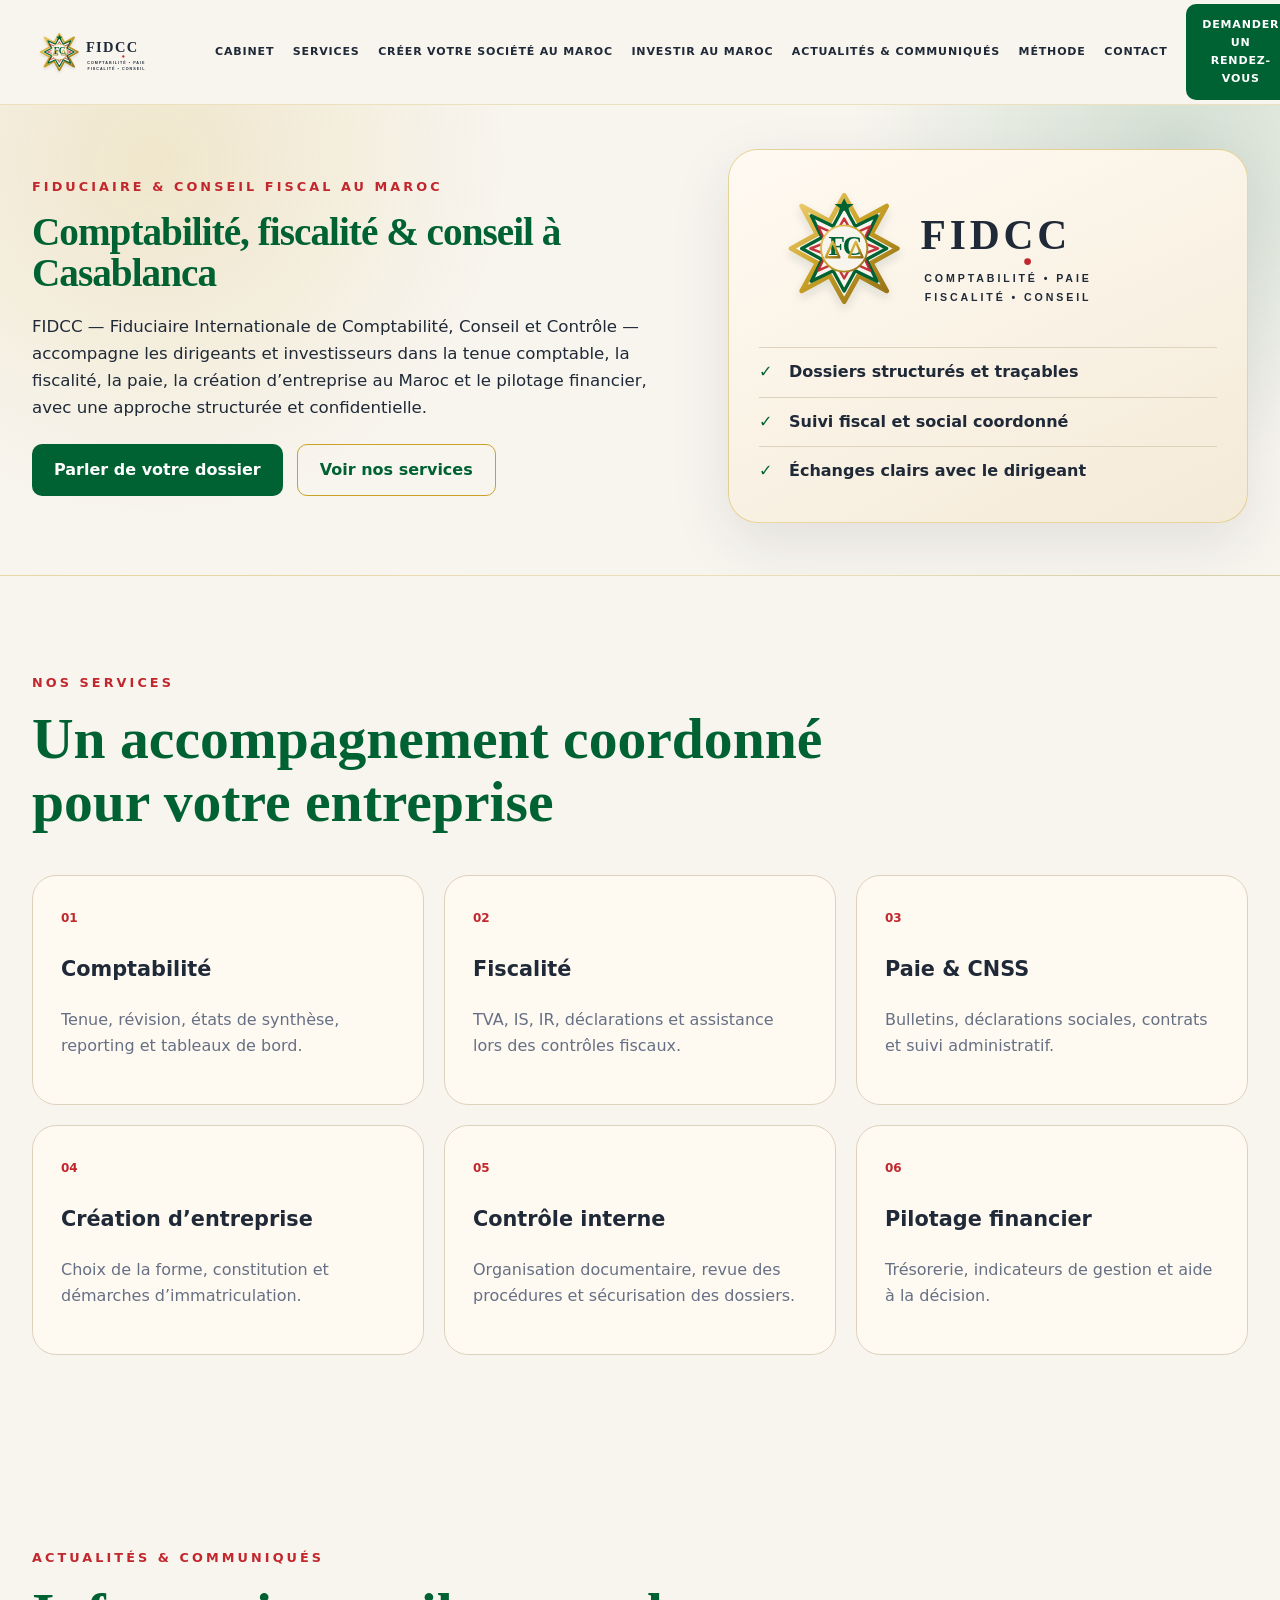
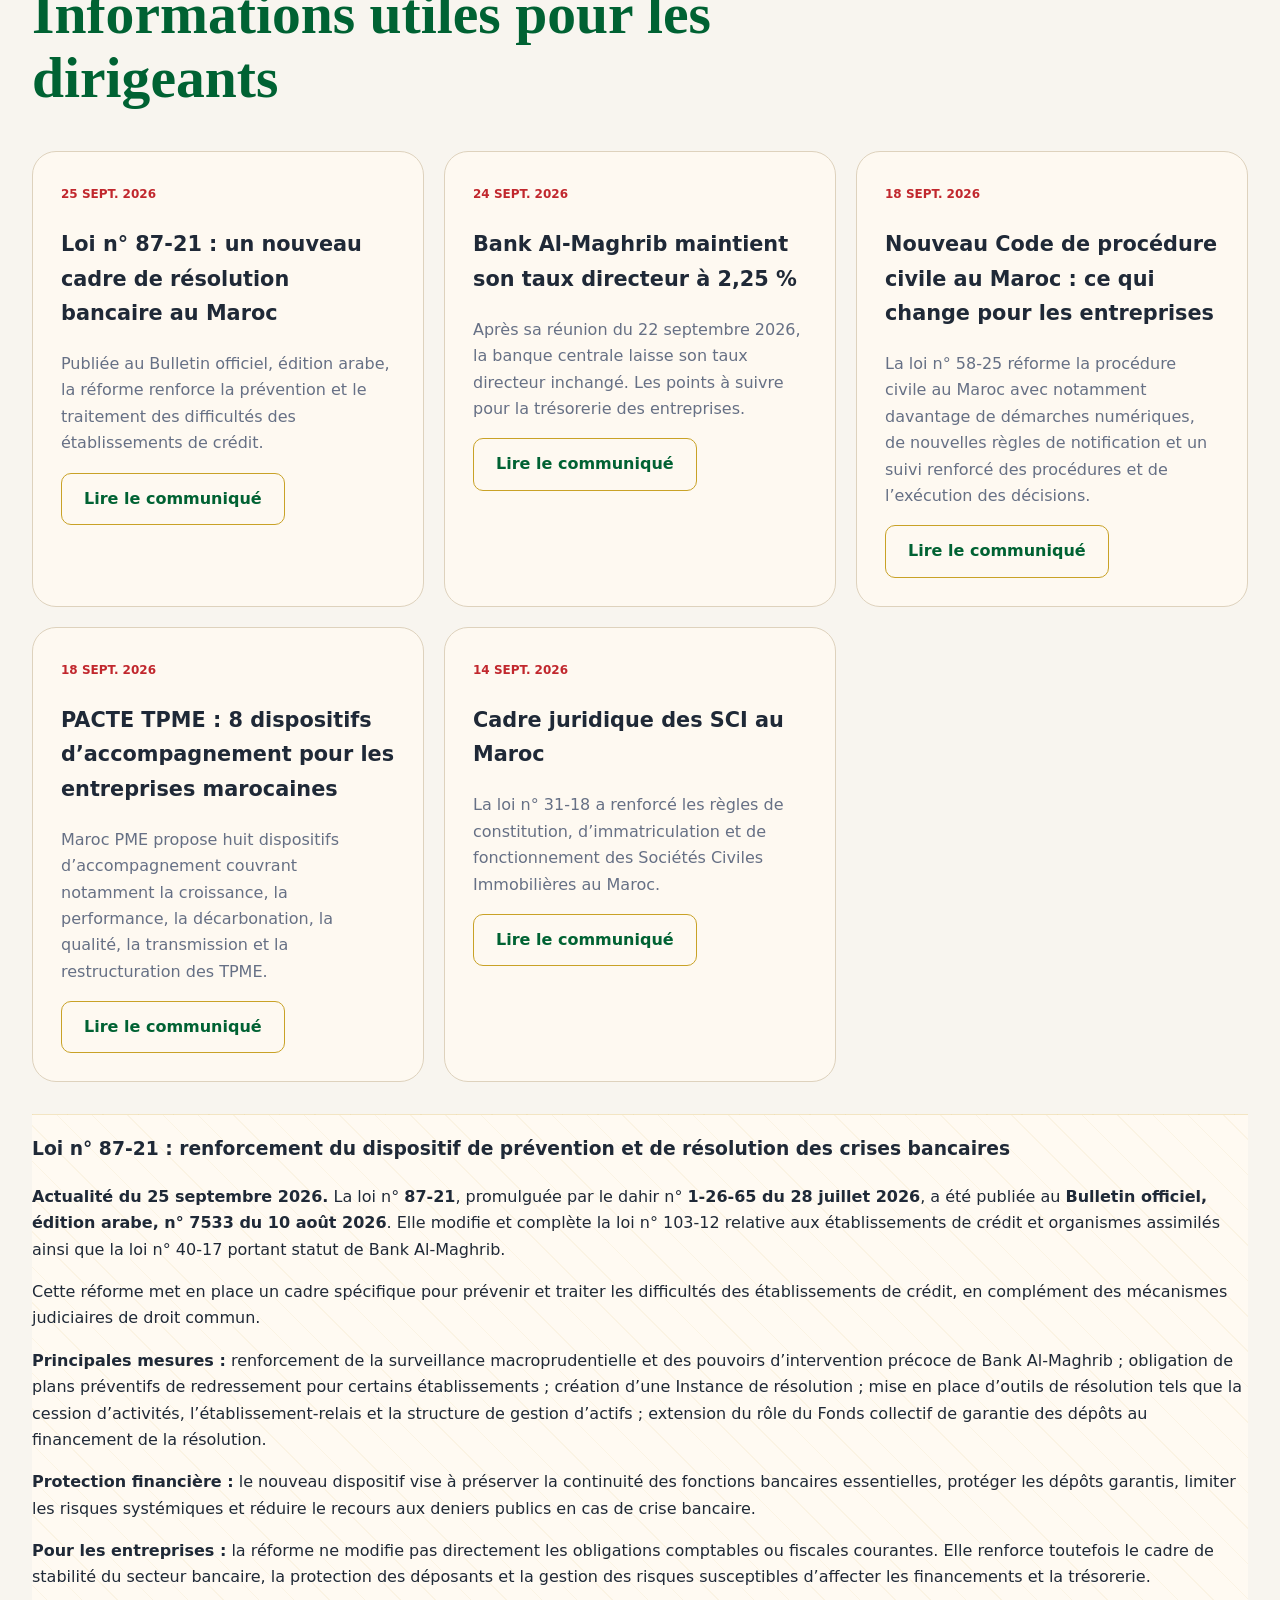
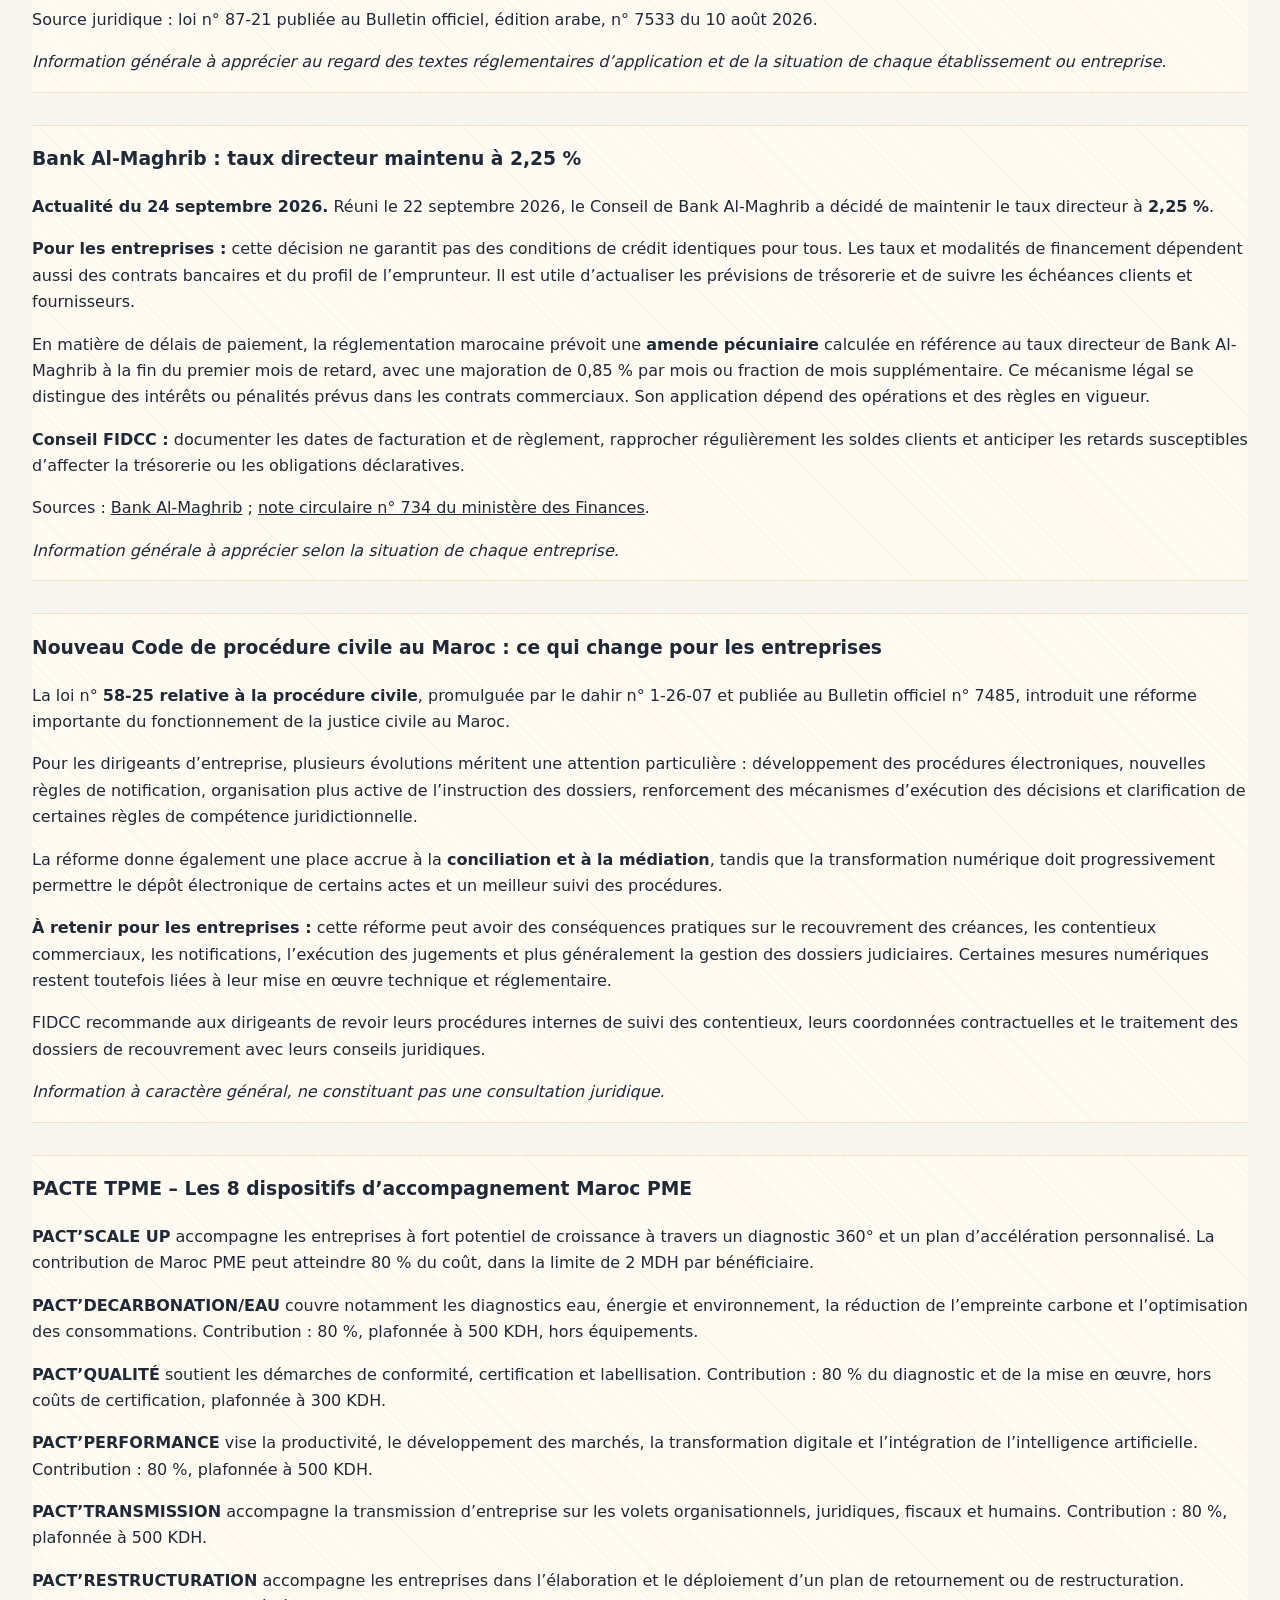
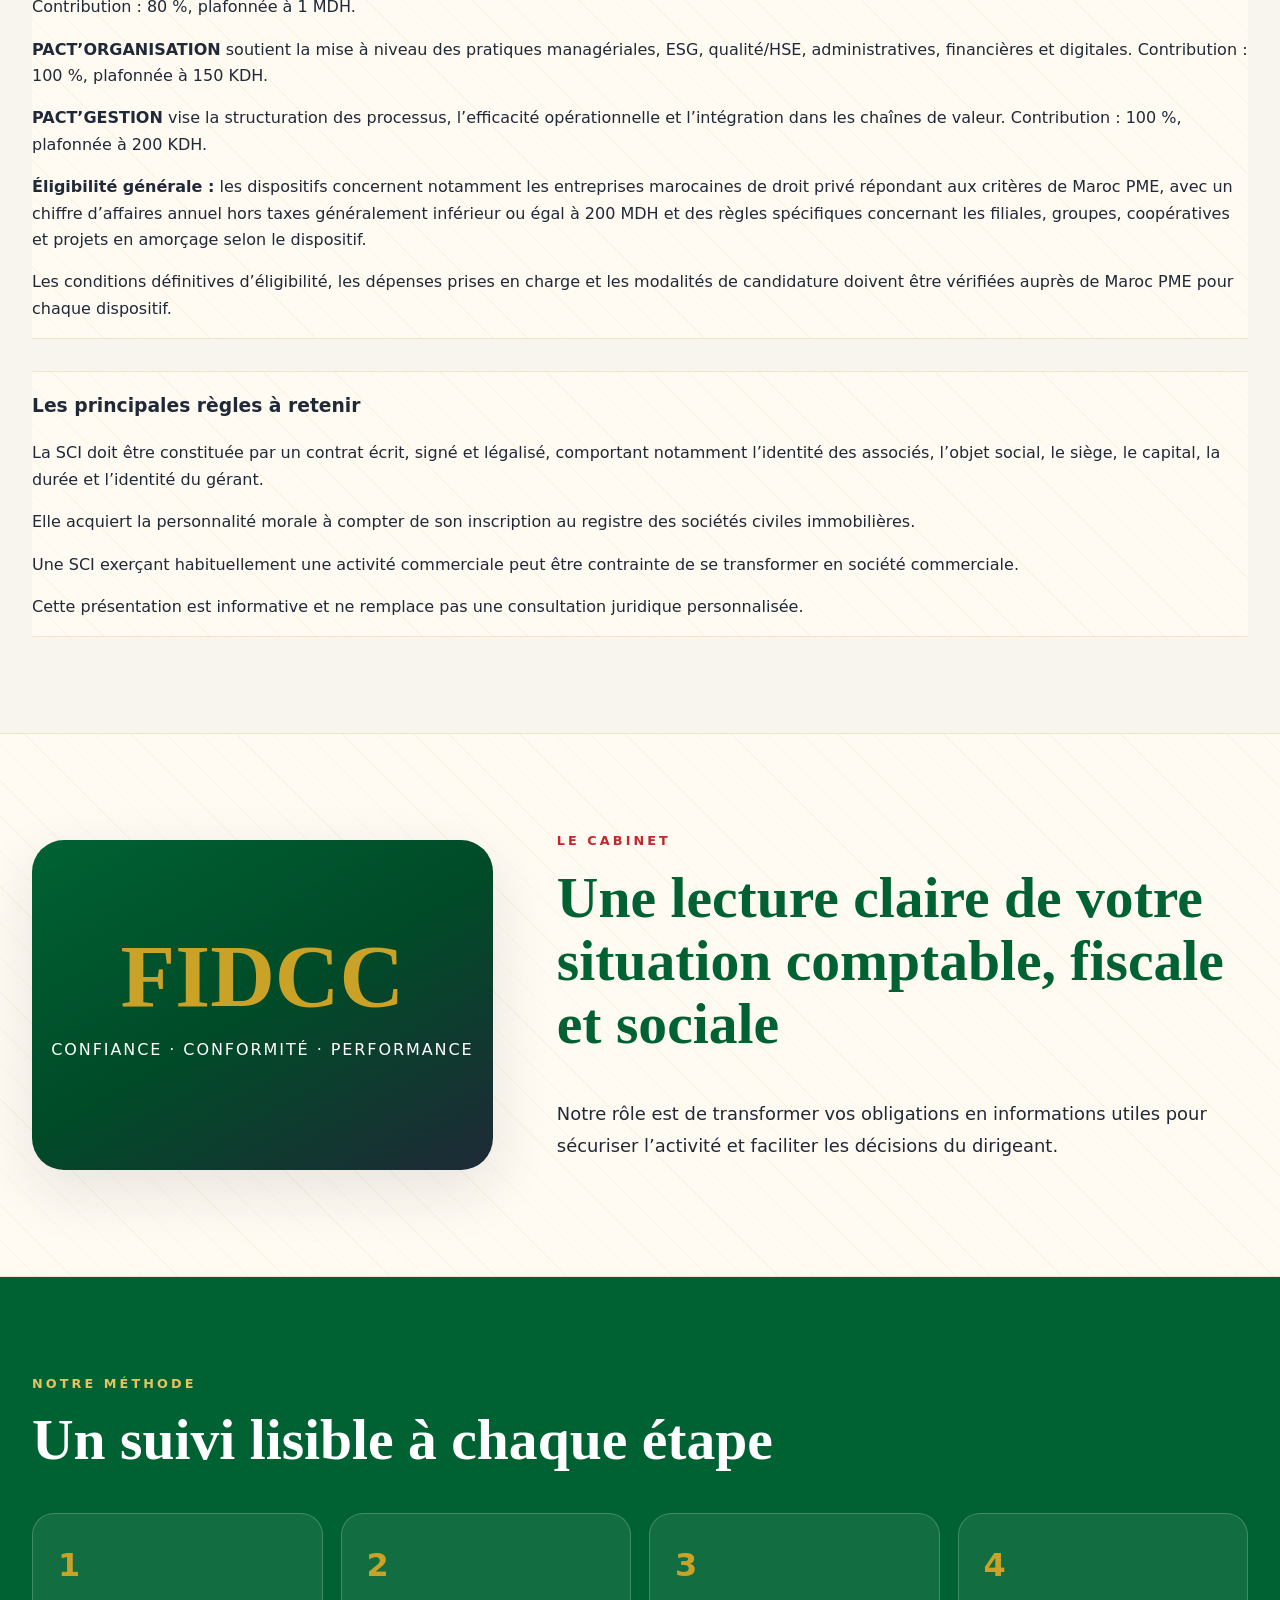
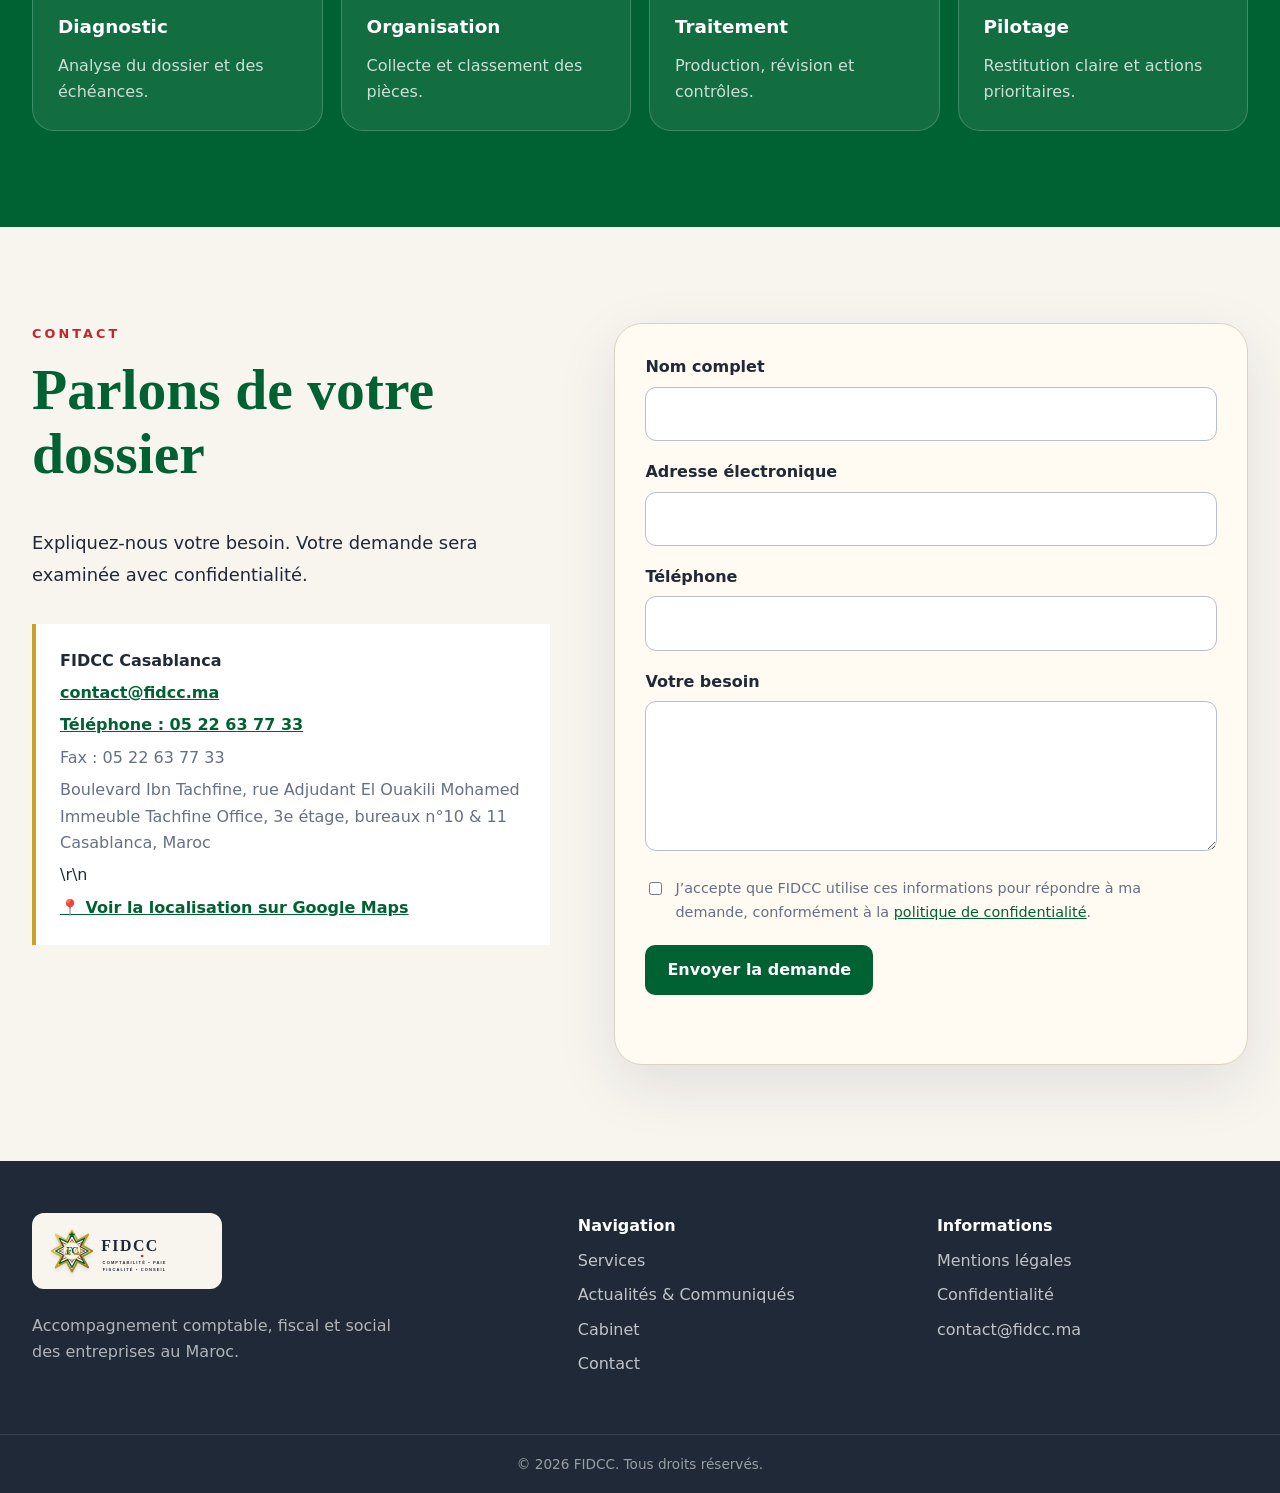
==== commit bd3c93ee: "Publier l’actualité sur la loi bancaire n° 87-21" ====
--- a/index.html
+++ b/index.html
@@ -149,6 +149,13 @@
 
         <div class="service-grid">
           <article>
+            <span>25 SEPT. 2026</span>
+            <h3>Loi n° 87-21 : un nouveau cadre de résolution bancaire au Maroc</h3>
+            <p>Publiée au Bulletin officiel, édition arabe, la réforme renforce la prévention et le traitement des difficultés des établissements de crédit.</p>
+            <a class="btn btn-secondary" href="#communique-loi-87-21-resolution-bancaire">Lire le communiqué</a>
+          </article>
+
+          <article>
             <span>24 SEPT. 2026</span>
             <h3>Bank Al-Maghrib maintient son taux directeur à 2,25 %</h3>
             <p>Après sa réunion du 22 septembre 2026, la banque centrale laisse son taux directeur inchangé. Les points à suivre pour la trésorerie des entreprises.</p>
@@ -195,6 +202,17 @@
           </article>
         </div>
 
+        <article id="communique-loi-87-21-resolution-bancaire" class="cabinet-section" style="margin-top:2rem;">
+          <h3>Loi n° 87-21 : renforcement du dispositif de prévention et de résolution des crises bancaires</h3>
+          <p><strong>Actualité du 25 septembre 2026.</strong> La loi n° <strong>87-21</strong>, promulguée par le dahir n° <strong>1-26-65 du 28 juillet 2026</strong>, a été publiée au <strong>Bulletin officiel, édition arabe, n° 7533 du 10 août 2026</strong>. Elle modifie et complète la loi n° 103-12 relative aux établissements de crédit et organismes assimilés ainsi que la loi n° 40-17 portant statut de Bank Al-Maghrib.</p>
+          <p>Cette réforme met en place un cadre spécifique pour prévenir et traiter les difficultés des établissements de crédit, en complément des mécanismes judiciaires de droit commun.</p>
+          <p><strong>Principales mesures :</strong> renforcement de la surveillance macroprudentielle et des pouvoirs d’intervention précoce de Bank Al-Maghrib ; obligation de plans préventifs de redressement pour certains établissements ; création d’une Instance de résolution ; mise en place d’outils de résolution tels que la cession d’activités, l’établissement-relais et la structure de gestion d’actifs ; extension du rôle du Fonds collectif de garantie des dépôts au financement de la résolution.</p>
+          <p><strong>Protection financière :</strong> le nouveau dispositif vise à préserver la continuité des fonctions bancaires essentielles, protéger les dépôts garantis, limiter les risques systémiques et réduire le recours aux deniers publics en cas de crise bancaire.</p>
+          <p><strong>Pour les entreprises :</strong> la réforme ne modifie pas directement les obligations comptables ou fiscales courantes. Elle renforce toutefois le cadre de stabilité du secteur bancaire, la protection des déposants et la gestion des risques susceptibles d’affecter les financements et la trésorerie.</p>
+          <p>Source juridique : loi n° 87-21 publiée au Bulletin officiel, édition arabe, n° 7533 du 10 août 2026.</p>
+          <p><em>Information générale à apprécier au regard des textes réglementaires d’application et de la situation de chaque établissement ou entreprise.</em></p>
+        </article>
+
         <article id="communique-taux-directeur-septembre-2026" class="cabinet-section" style="margin-top:2rem;">
           <h3>Bank Al-Maghrib : taux directeur maintenu à 2,25 %</h3>
           <p><strong>Actualité du 24 septembre 2026.</strong> Réuni le 22 septembre 2026, le Conseil de Bank Al-Maghrib a décidé de maintenir le taux directeur à <strong>2,25 %</strong>.</p>
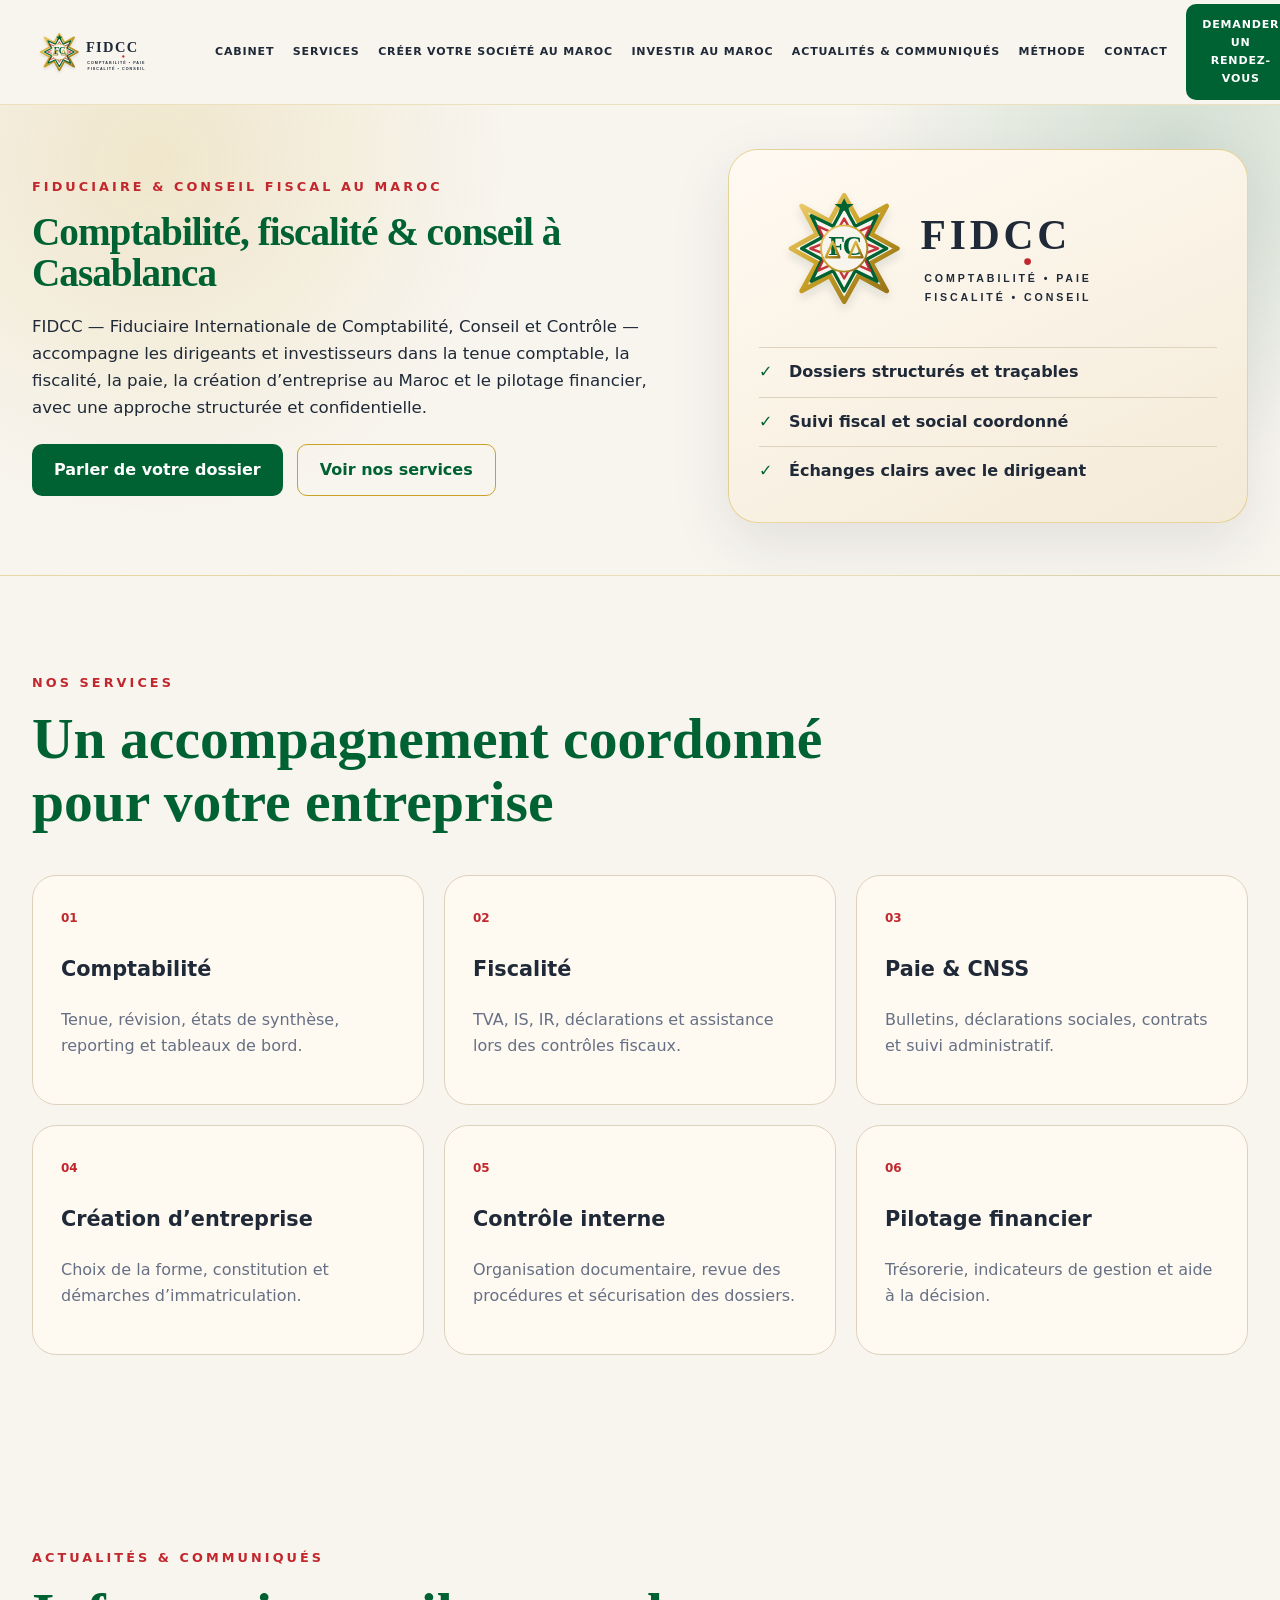
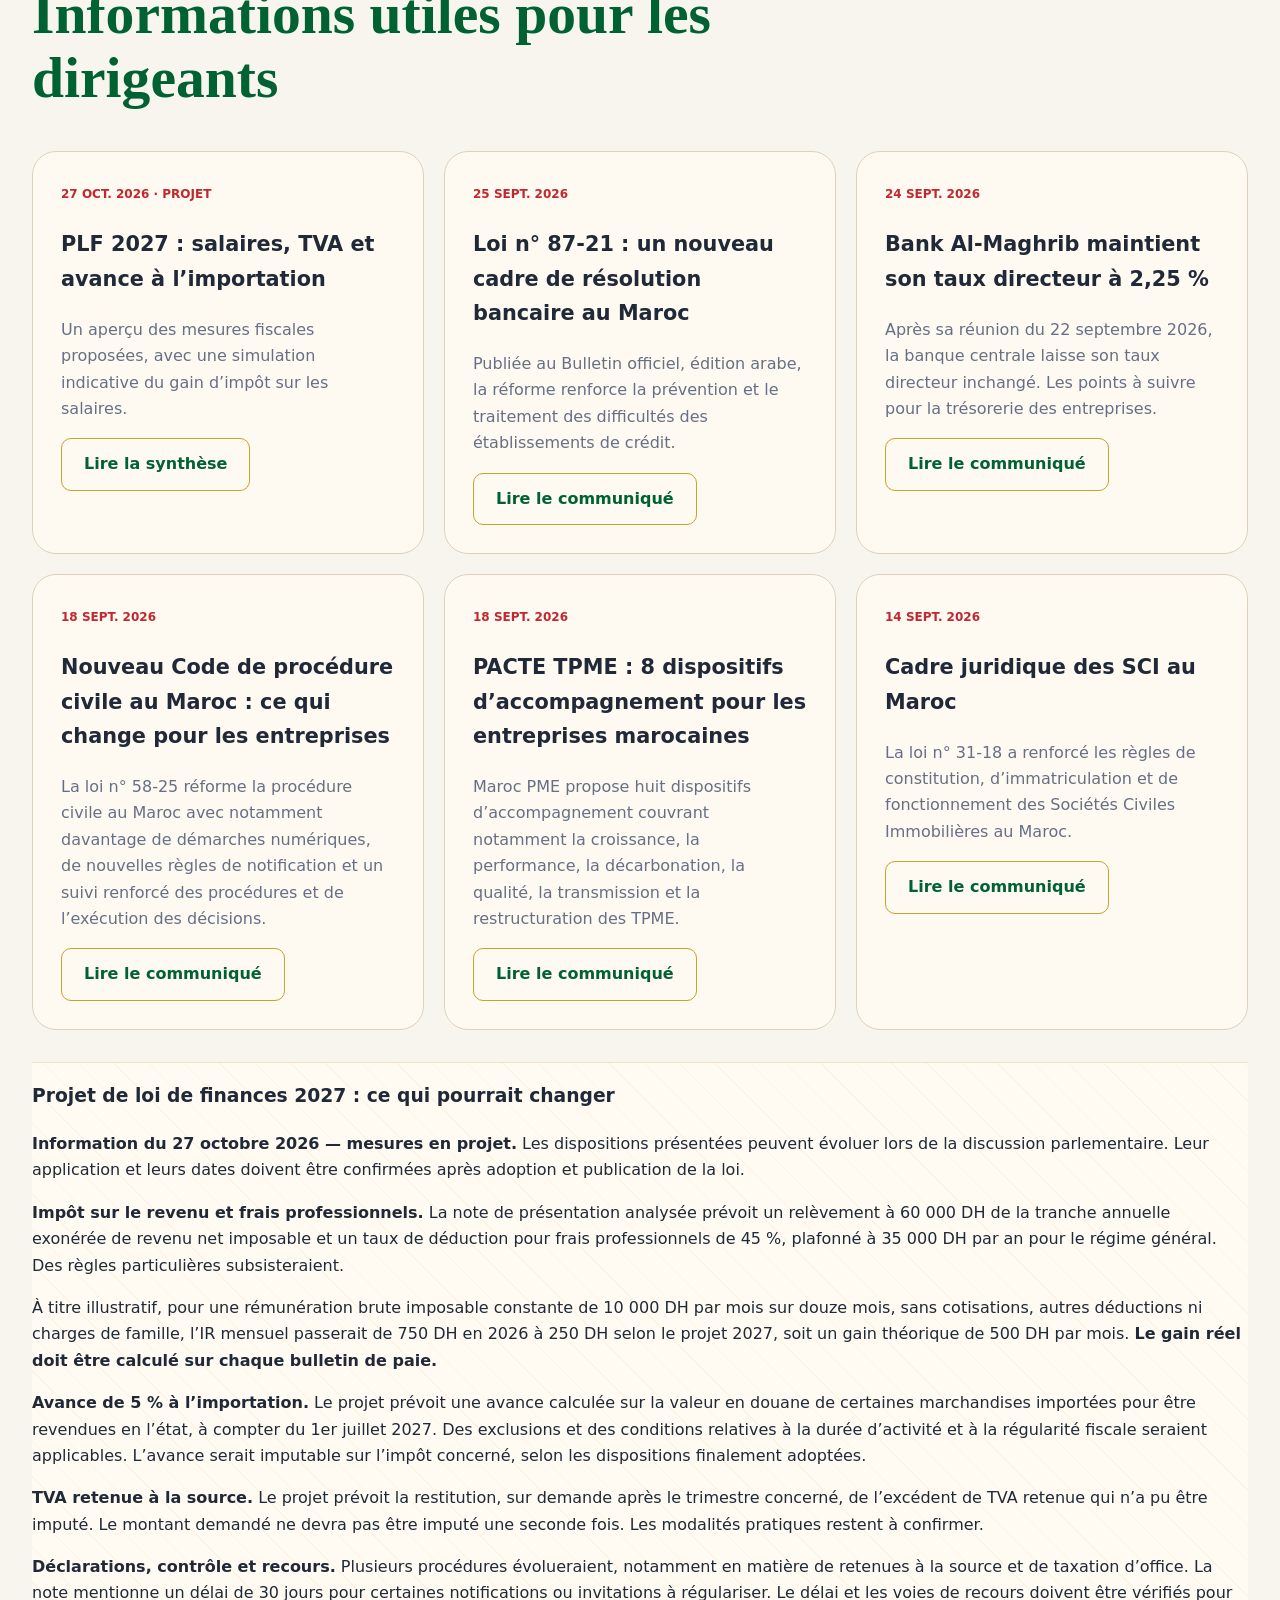
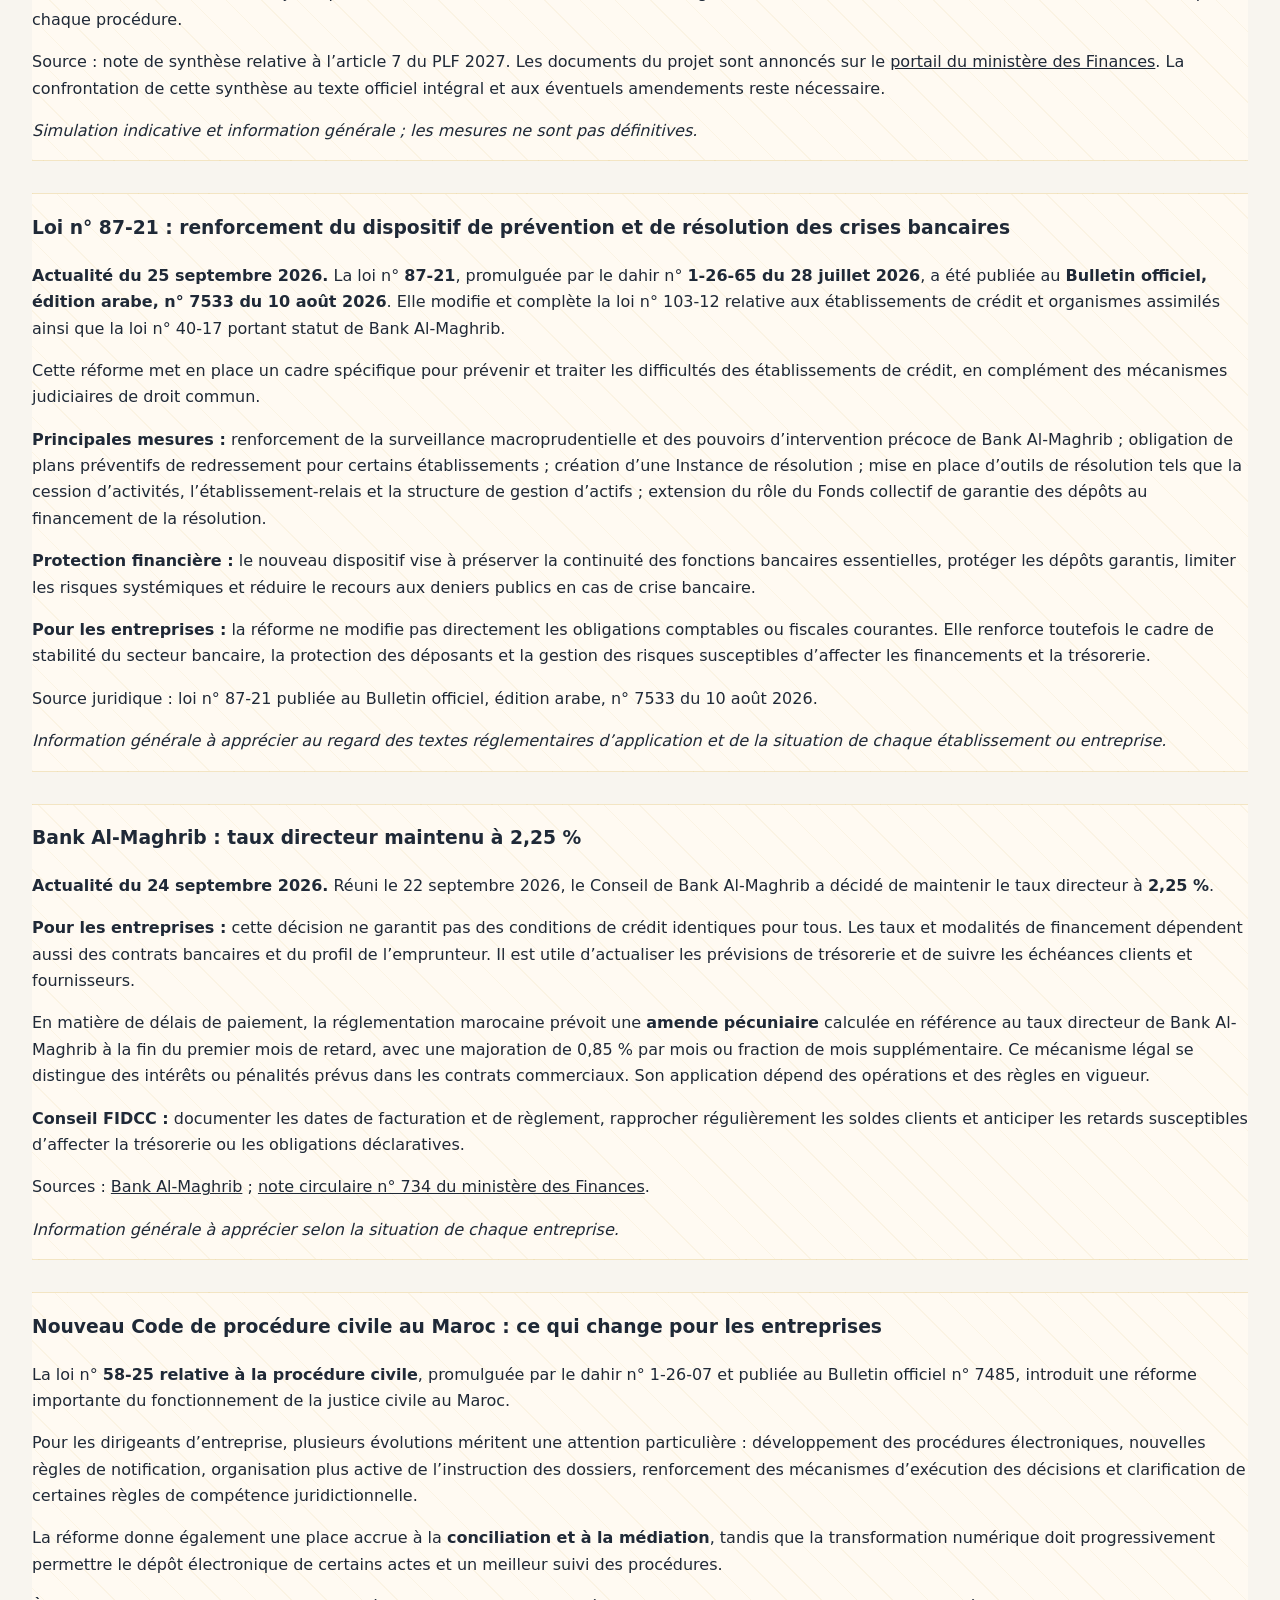
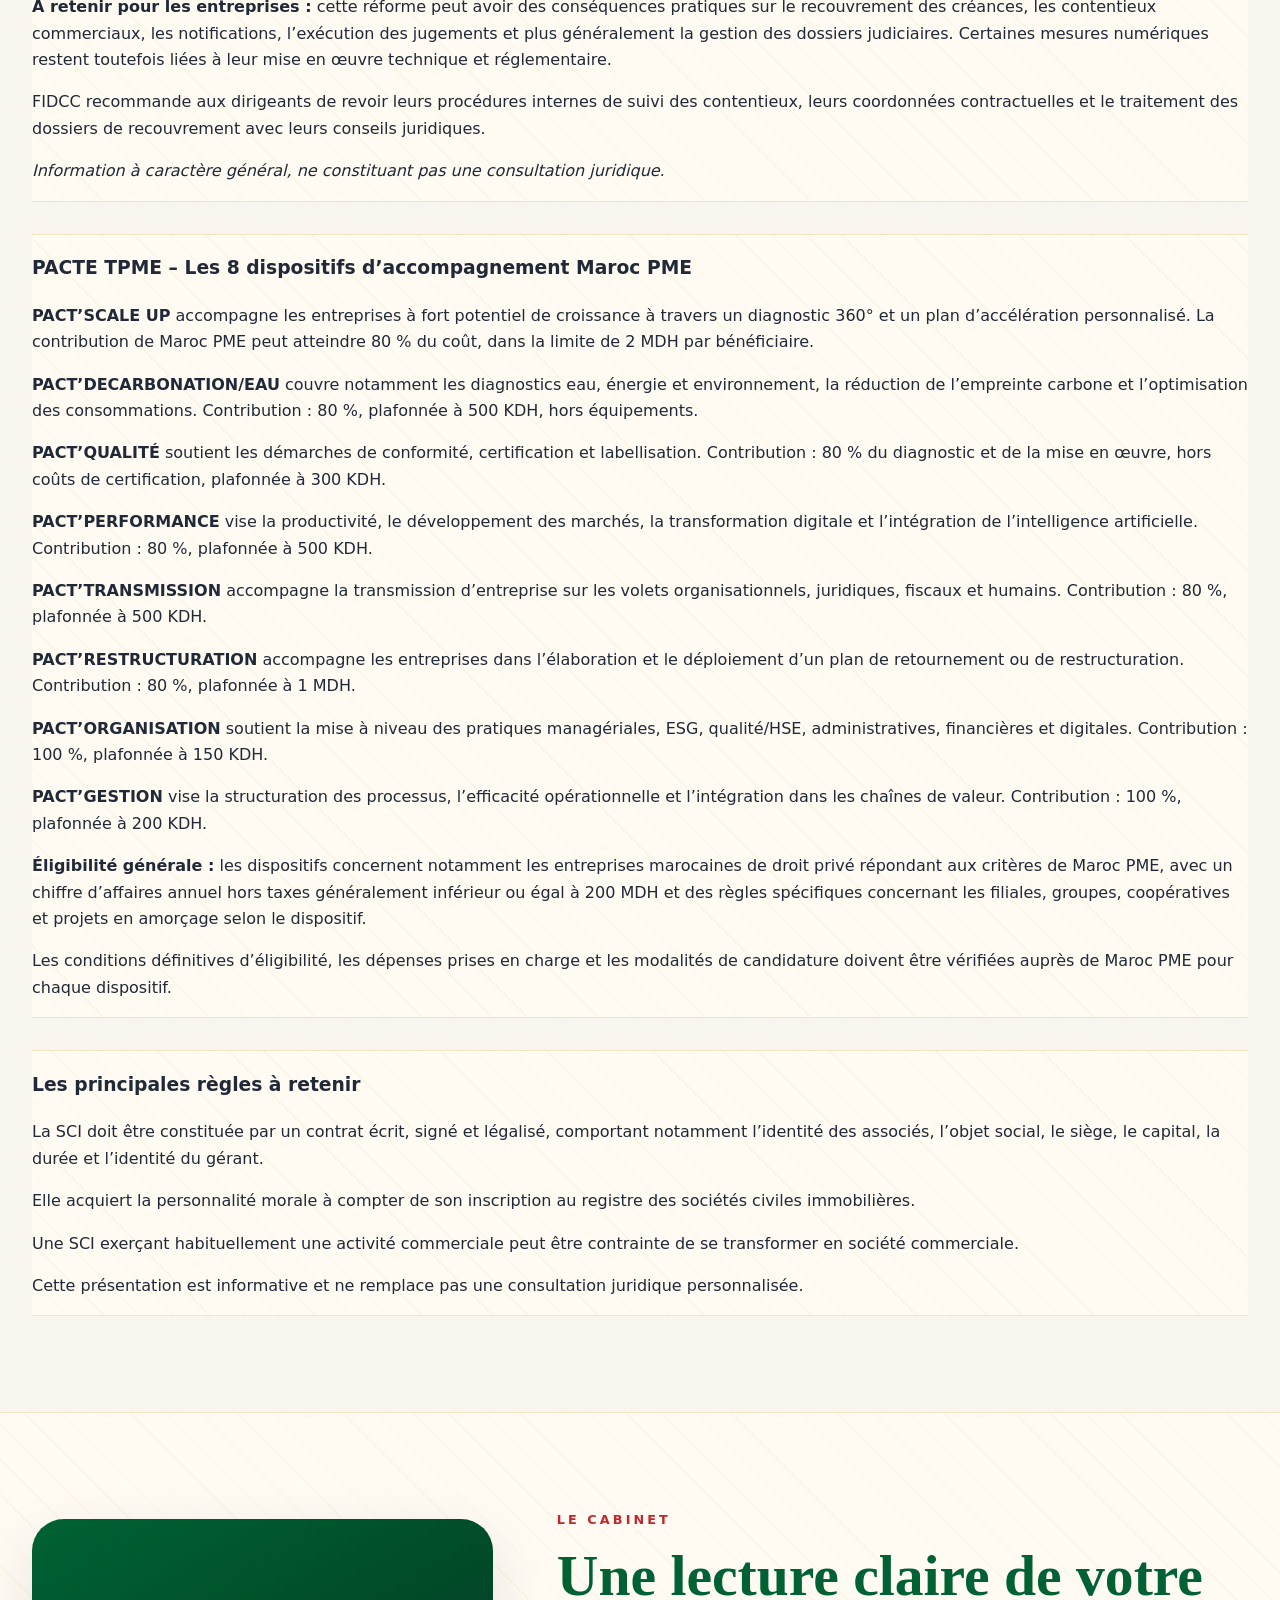
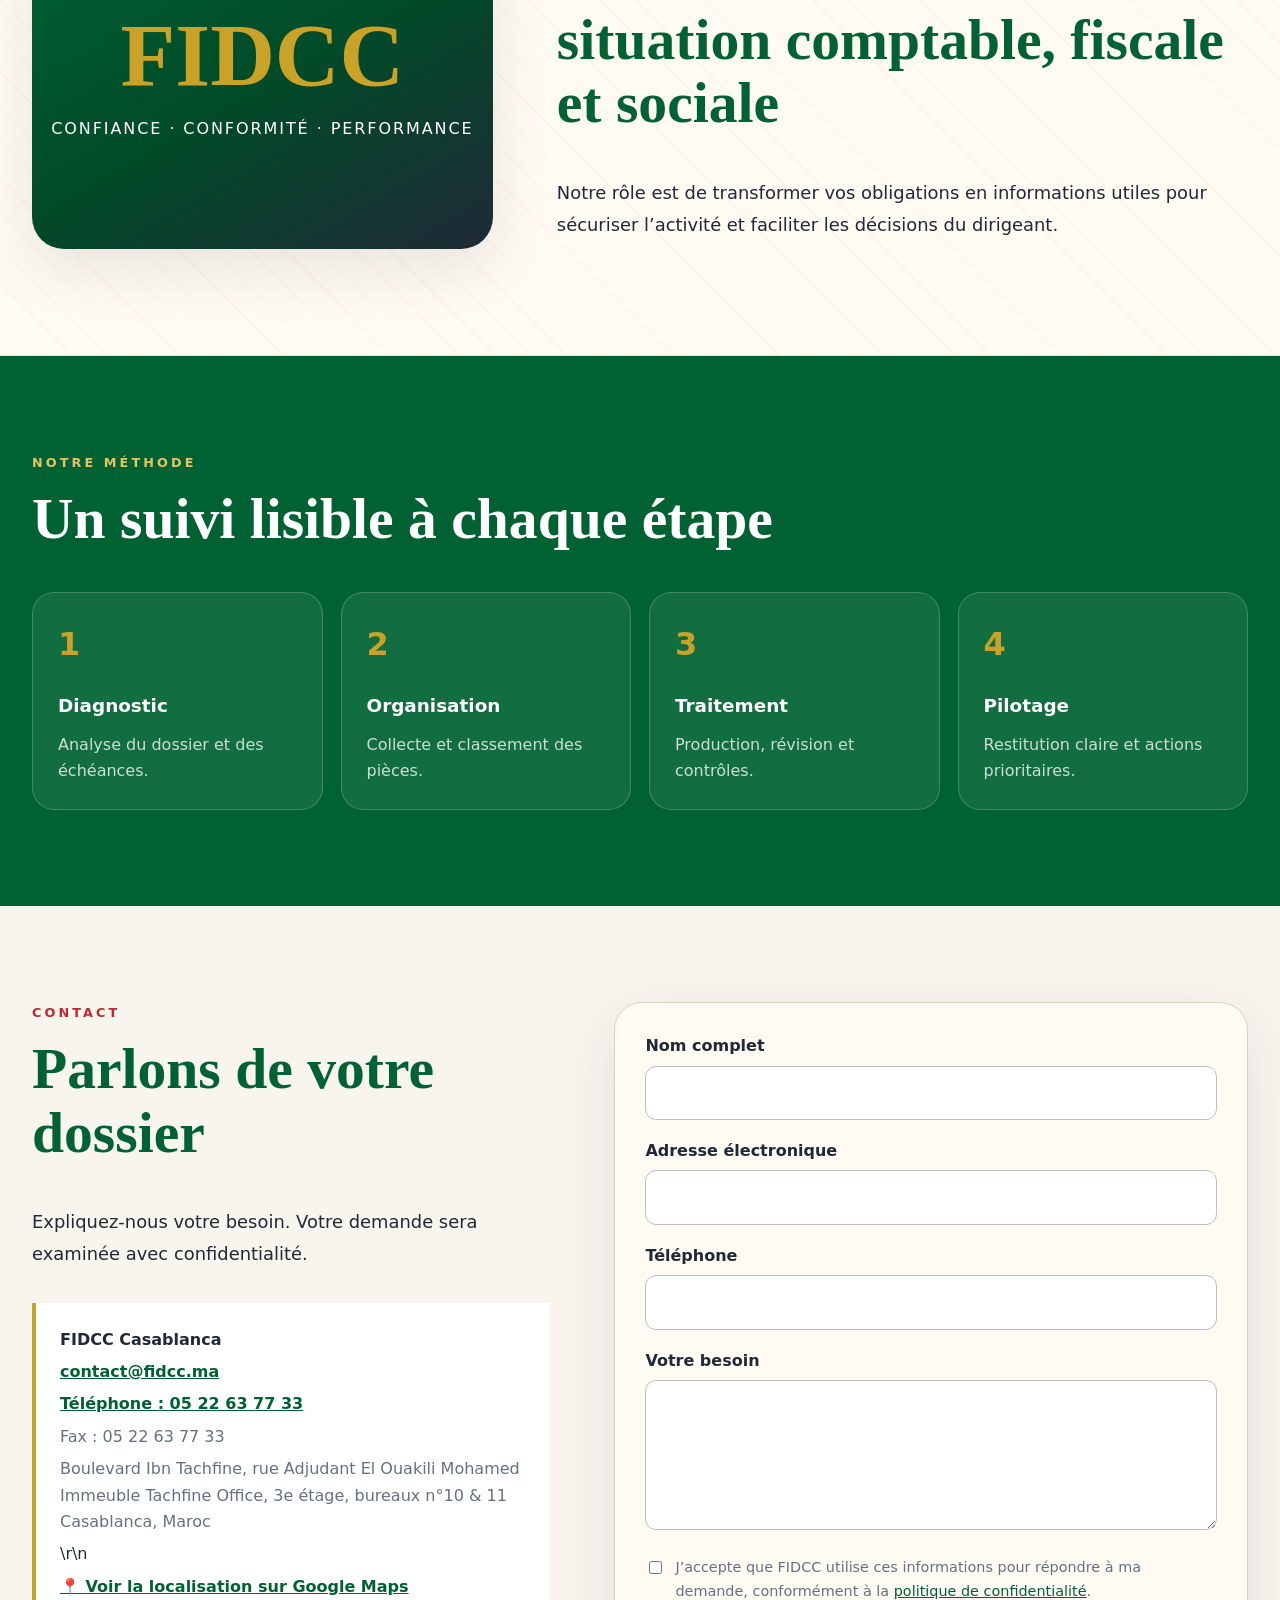
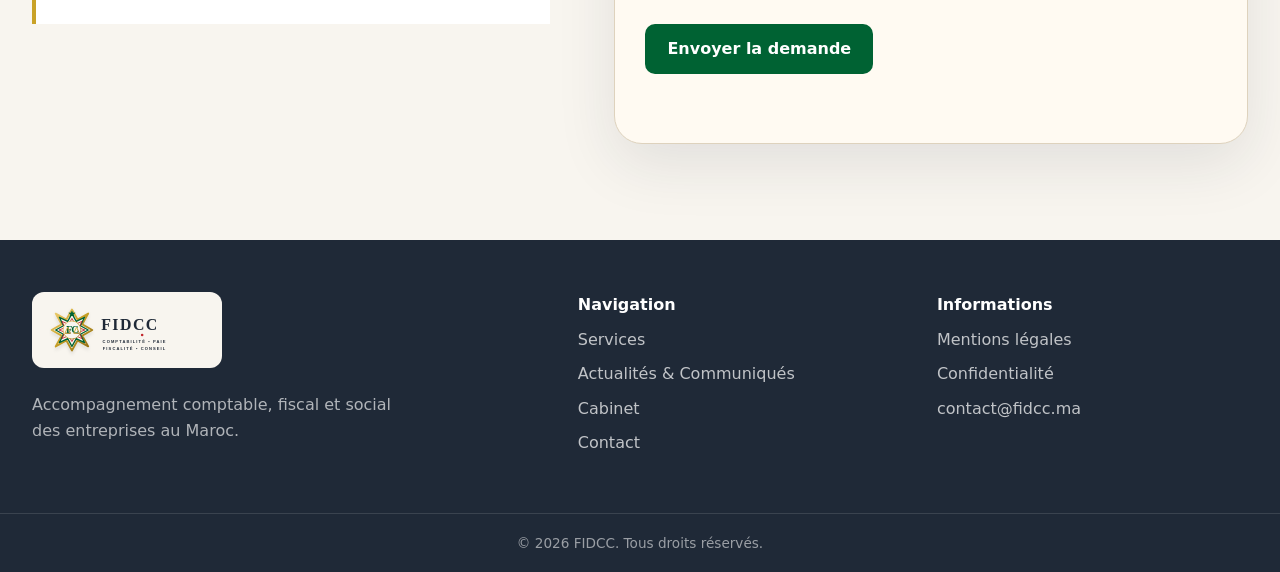
==== commit b7ef789c: "Ajouter une synthèse du projet de loi de finances 2027" ====
--- a/index.html
+++ b/index.html
@@ -149,6 +149,13 @@
 
         <div class="service-grid">
           <article>
+            <span>27 OCT. 2026 · PROJET</span>
+            <h3>PLF 2027 : salaires, TVA et avance à l’importation</h3>
+            <p>Un aperçu des mesures fiscales proposées, avec une simulation indicative du gain d’impôt sur les salaires.</p>
+            <a class="btn btn-secondary" href="#communique-plf-2027">Lire la synthèse</a>
+          </article>
+
+          <article>
             <span>25 SEPT. 2026</span>
             <h3>Loi n° 87-21 : un nouveau cadre de résolution bancaire au Maroc</h3>
             <p>Publiée au Bulletin officiel, édition arabe, la réforme renforce la prévention et le traitement des difficultés des établissements de crédit.</p>
@@ -202,6 +209,18 @@
           </article>
         </div>
 
+        <article id="communique-plf-2027" class="cabinet-section" style="margin-top:2rem;">
+          <h3>Projet de loi de finances 2027 : ce qui pourrait changer</h3>
+          <p><strong>Information du 27 octobre 2026 — mesures en projet.</strong> Les dispositions présentées peuvent évoluer lors de la discussion parlementaire. Leur application et leurs dates doivent être confirmées après adoption et publication de la loi.</p>
+          <p><strong>Impôt sur le revenu et frais professionnels.</strong> La note de présentation analysée prévoit un relèvement à 60 000 DH de la tranche annuelle exonérée de revenu net imposable et un taux de déduction pour frais professionnels de 45 %, plafonné à 35 000 DH par an pour le régime général. Des règles particulières subsisteraient.</p>
+          <p>À titre illustratif, pour une rémunération brute imposable constante de 10 000 DH par mois sur douze mois, sans cotisations, autres déductions ni charges de famille, l’IR mensuel passerait de 750 DH en 2026 à 250 DH selon le projet 2027, soit un gain théorique de 500 DH par mois. <strong>Le gain réel doit être calculé sur chaque bulletin de paie.</strong></p>
+          <p><strong>Avance de 5 % à l’importation.</strong> Le projet prévoit une avance calculée sur la valeur en douane de certaines marchandises importées pour être revendues en l’état, à compter du 1er juillet 2027. Des exclusions et des conditions relatives à la durée d’activité et à la régularité fiscale seraient applicables. L’avance serait imputable sur l’impôt concerné, selon les dispositions finalement adoptées.</p>
+          <p><strong>TVA retenue à la source.</strong> Le projet prévoit la restitution, sur demande après le trimestre concerné, de l’excédent de TVA retenue qui n’a pu être imputé. Le montant demandé ne devra pas être imputé une seconde fois. Les modalités pratiques restent à confirmer.</p>
+          <p><strong>Déclarations, contrôle et recours.</strong> Plusieurs procédures évolueraient, notamment en matière de retenues à la source et de taxation d’office. La note mentionne un délai de 30 jours pour certaines notifications ou invitations à régulariser. Le délai et les voies de recours doivent être vérifiés pour chaque procédure.</p>
+          <p>Source : note de synthèse relative à l’article 7 du PLF 2027. Les documents du projet sont annoncés sur le <a href="https://www.finances.gov.ma/fr/vous-orientez/Pages/plf2027.aspx" target="_blank" rel="noopener noreferrer">portail du ministère des Finances</a>. La confrontation de cette synthèse au texte officiel intégral et aux éventuels amendements reste nécessaire.</p>
+          <p><em>Simulation indicative et information générale ; les mesures ne sont pas définitives.</em></p>
+        </article>
+
         <article id="communique-loi-87-21-resolution-bancaire" class="cabinet-section" style="margin-top:2rem;">
           <h3>Loi n° 87-21 : renforcement du dispositif de prévention et de résolution des crises bancaires</h3>
           <p><strong>Actualité du 25 septembre 2026.</strong> La loi n° <strong>87-21</strong>, promulguée par le dahir n° <strong>1-26-65 du 28 juillet 2026</strong>, a été publiée au <strong>Bulletin officiel, édition arabe, n° 7533 du 10 août 2026</strong>. Elle modifie et complète la loi n° 103-12 relative aux établissements de crédit et organismes assimilés ainsi que la loi n° 40-17 portant statut de Bank Al-Maghrib.</p>
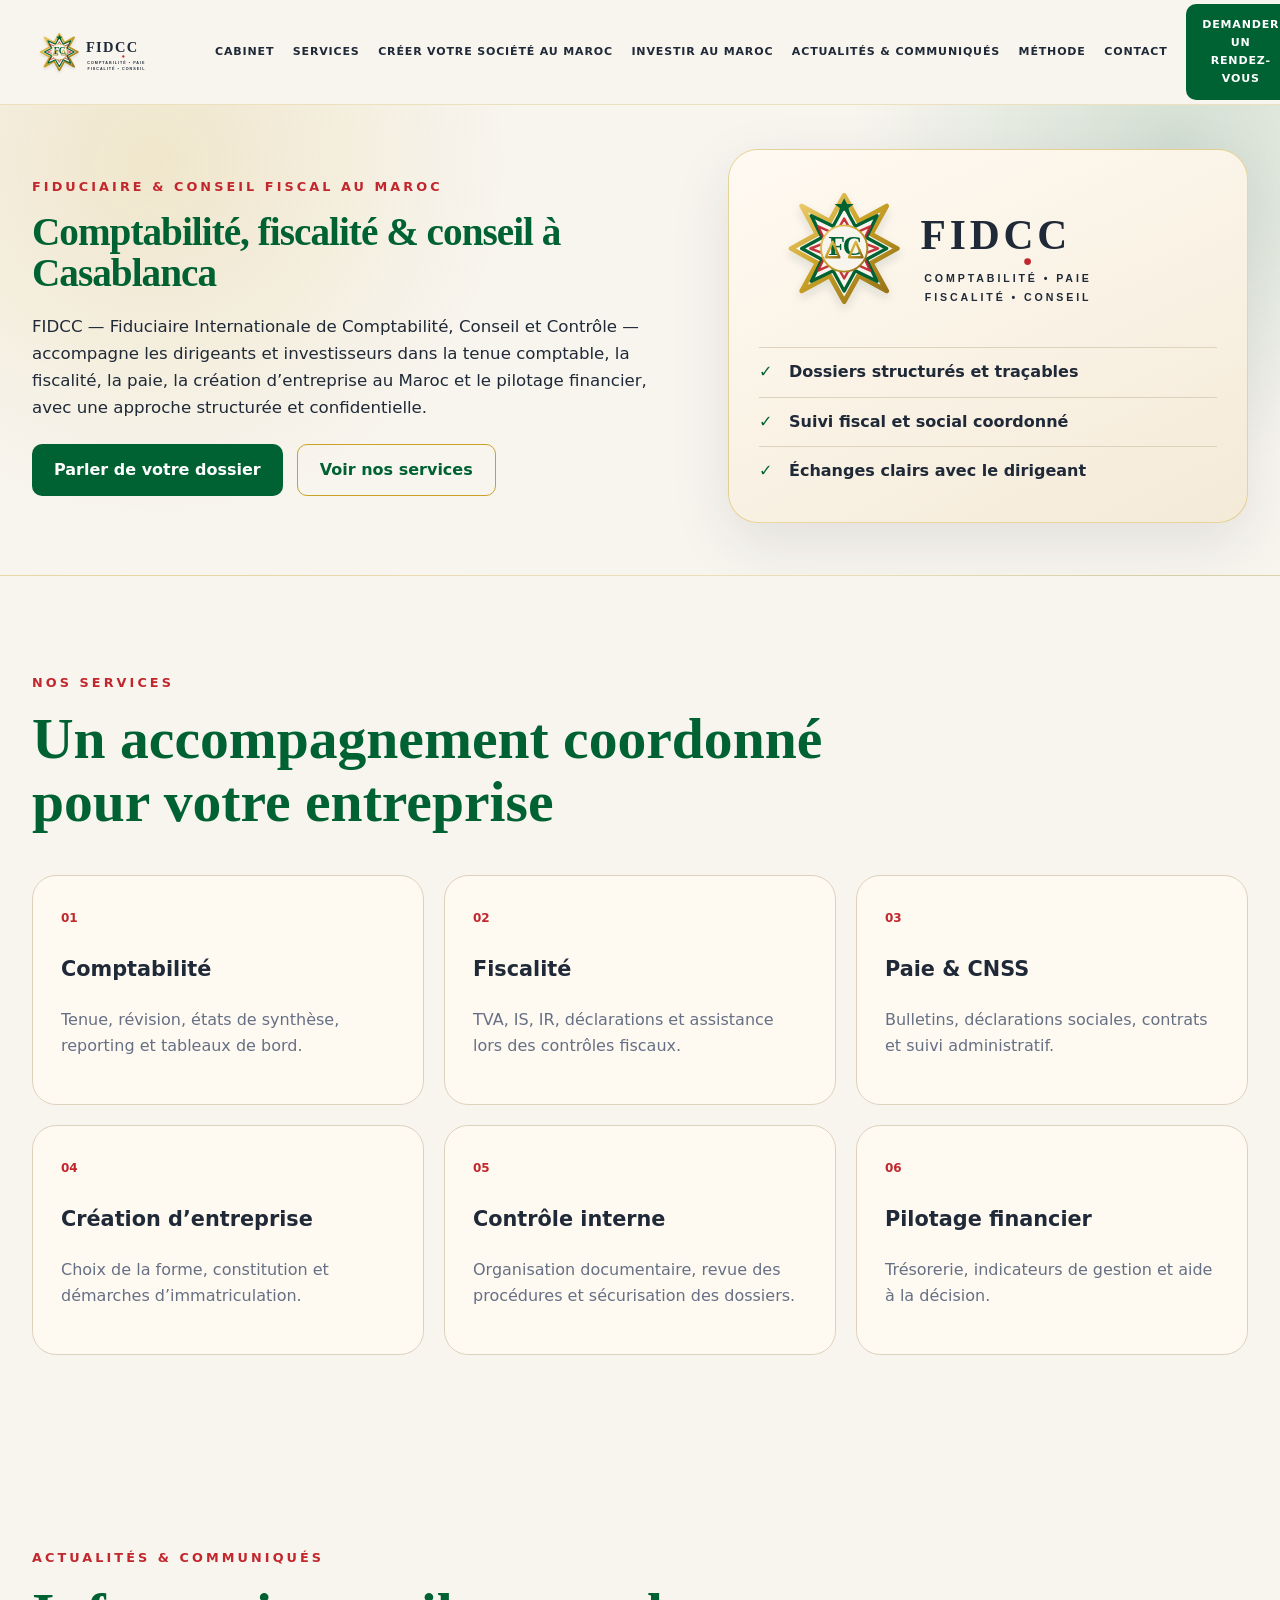
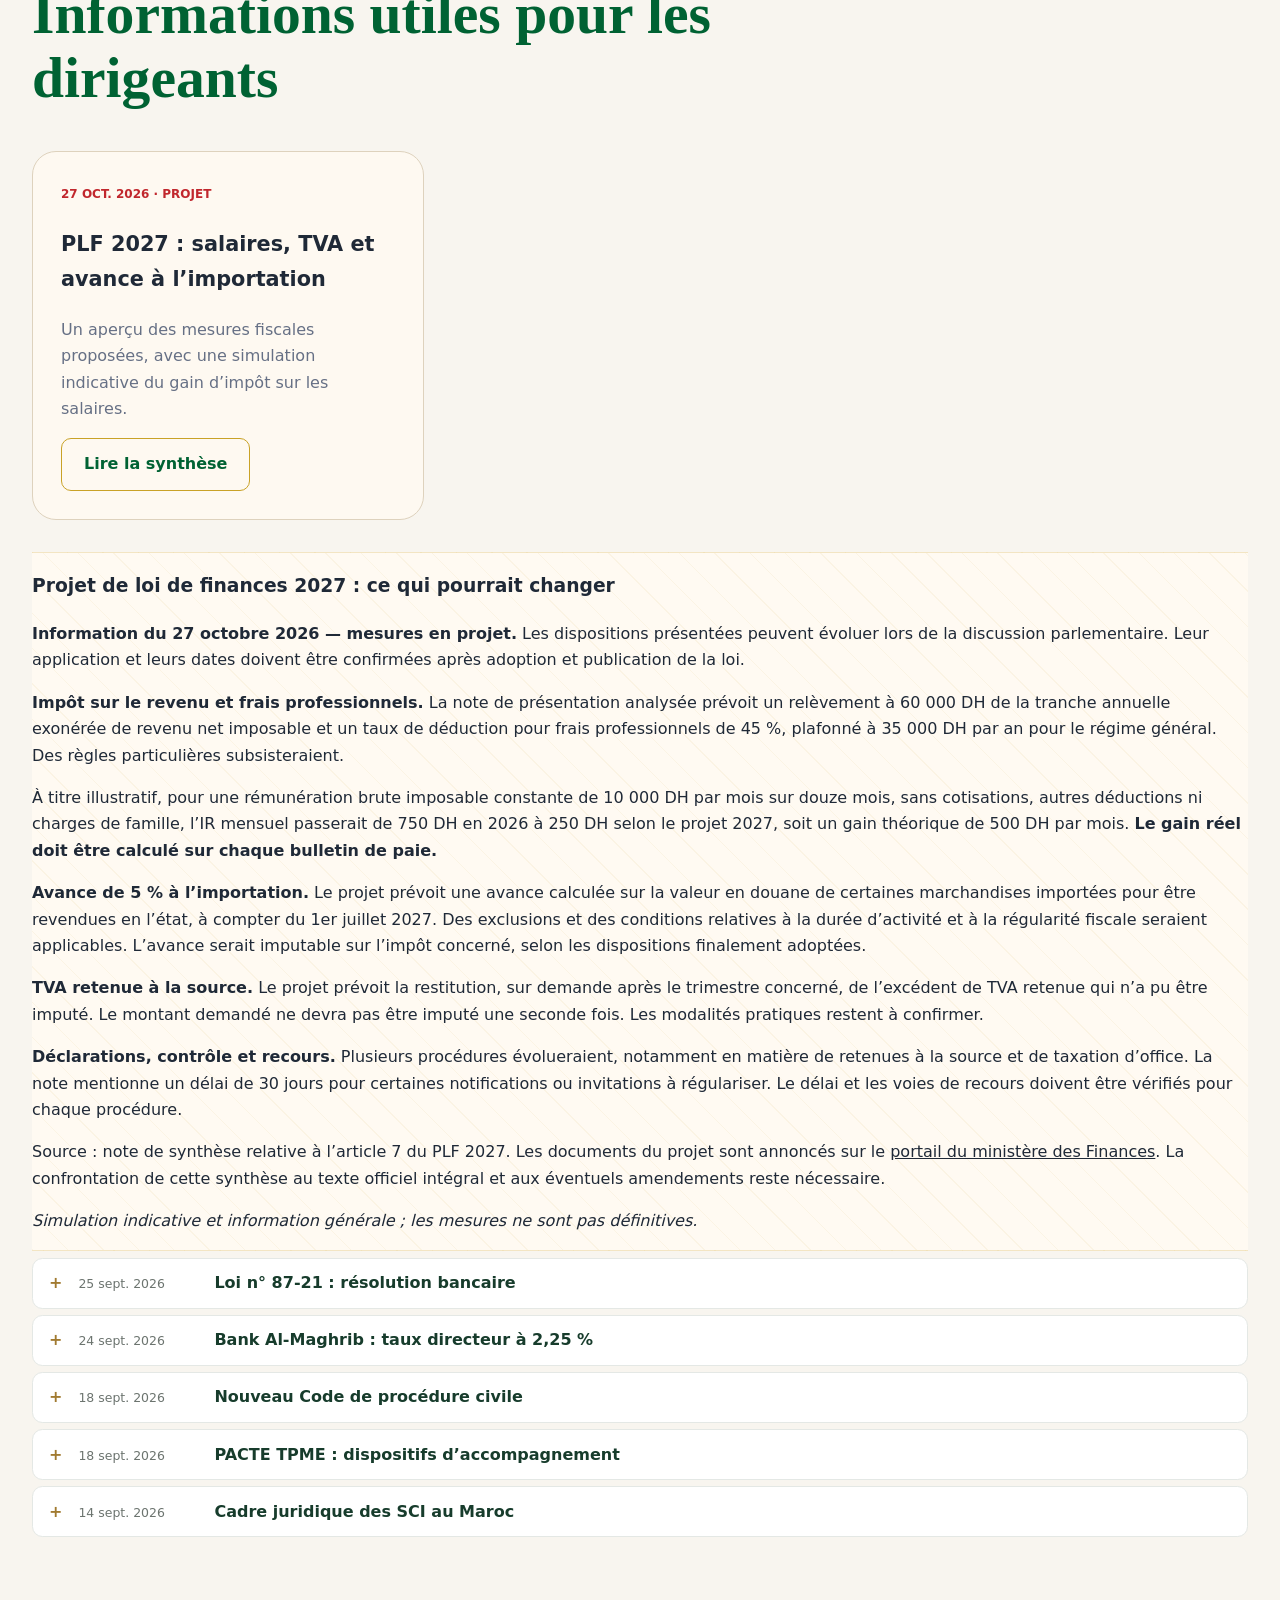
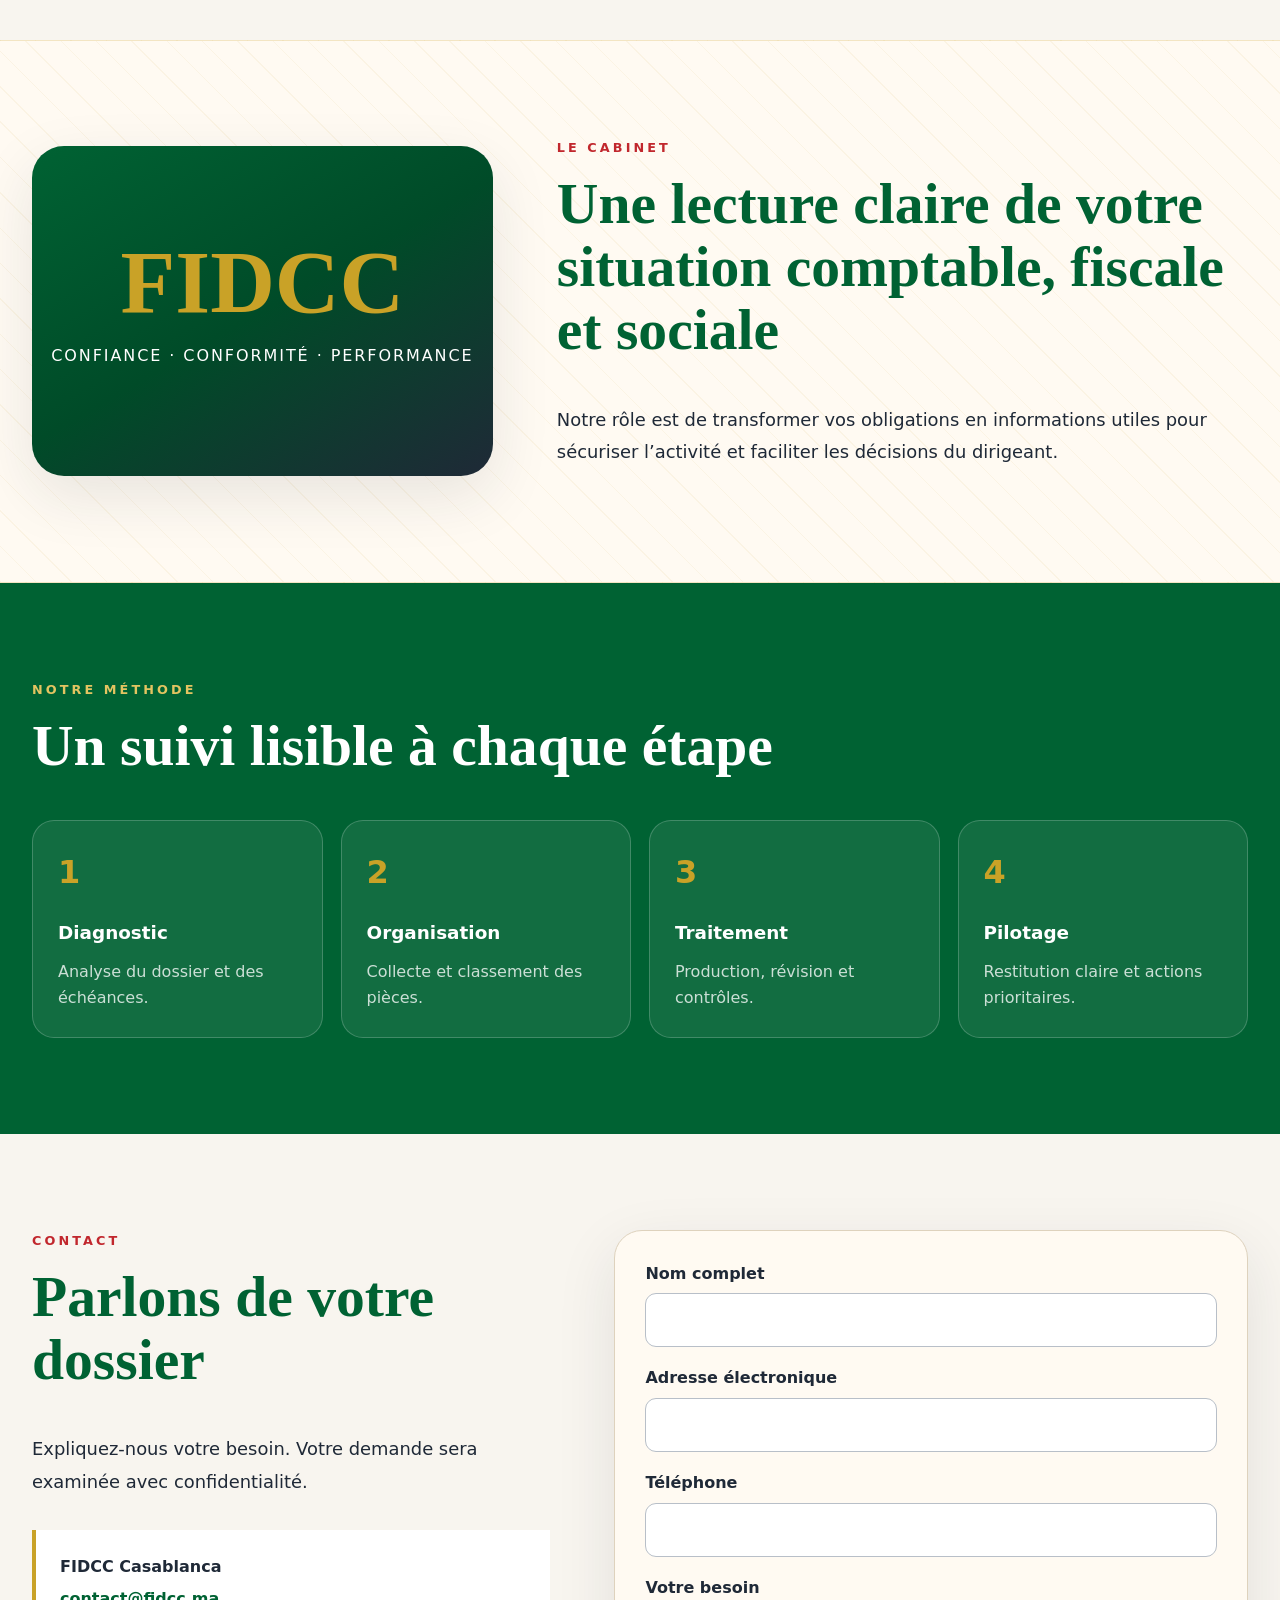
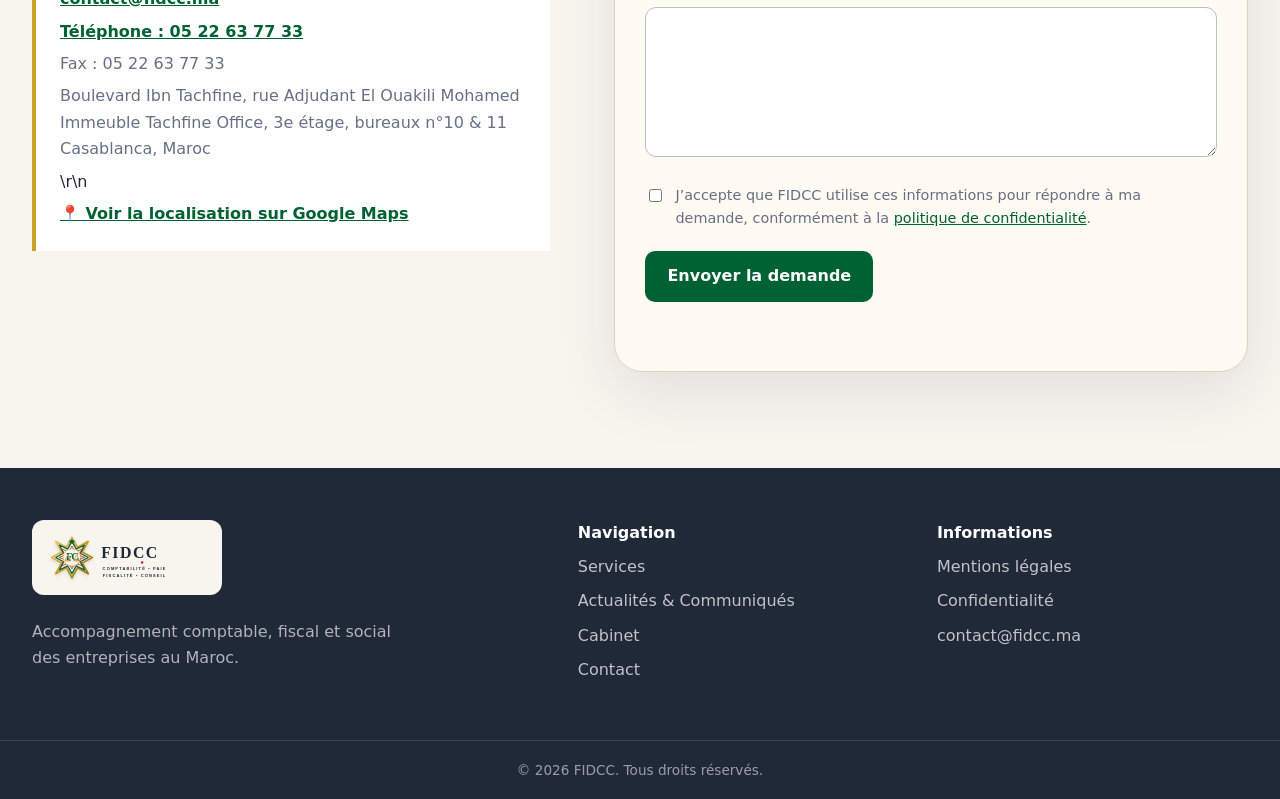
==== commit b33aceb5: "Réduire les anciennes actualités en lignes repliables" ====
--- a/index.html
+++ b/index.html
@@ -38,6 +38,16 @@
     "description":"Accompagnement comptable, fiscal, social et administratif des entreprises au Maroc."
   }
   </script>
+  <style>
+    .news-archive { margin: .4rem 0; border: 1px solid #e4e8e5; border-radius: .65rem; background: #fff; }
+    .news-archive summary { cursor: pointer; display: flex; align-items: baseline; gap: 1rem; padding: .7rem 1rem; color: #173c2c; }
+    .news-archive summary::before { content: "+"; font-weight: 700; color: #a17a30; }
+    .news-archive[open] summary::before { content: "−"; }
+    .news-date { flex: 0 0 7.5rem; font-size: .78rem; color: #6c746f; }
+    .news-detail { padding: 0 1rem 1rem; }
+    .news-detail h3 { font-size: 1.2rem; }
+    @media (max-width: 600px) { .news-archive summary { flex-wrap: wrap; gap: .3rem .6rem; } .news-date { flex-basis: 6.7rem; } }
+  </style>
 </head>
 
 <body>
@@ -154,59 +164,6 @@
             <p>Un aperçu des mesures fiscales proposées, avec une simulation indicative du gain d’impôt sur les salaires.</p>
             <a class="btn btn-secondary" href="#communique-plf-2027">Lire la synthèse</a>
           </article>
-
-          <article>
-            <span>25 SEPT. 2026</span>
-            <h3>Loi n° 87-21 : un nouveau cadre de résolution bancaire au Maroc</h3>
-            <p>Publiée au Bulletin officiel, édition arabe, la réforme renforce la prévention et le traitement des difficultés des établissements de crédit.</p>
-            <a class="btn btn-secondary" href="#communique-loi-87-21-resolution-bancaire">Lire le communiqué</a>
-          </article>
-
-          <article>
-            <span>24 SEPT. 2026</span>
-            <h3>Bank Al-Maghrib maintient son taux directeur à 2,25 %</h3>
-            <p>Après sa réunion du 22 septembre 2026, la banque centrale laisse son taux directeur inchangé. Les points à suivre pour la trésorerie des entreprises.</p>
-            <a class="btn btn-secondary" href="#communique-taux-directeur-septembre-2026">Lire le communiqué</a>
-          </article>
-
-          <article>
-            <span>18 SEPT. 2026</span>
-            <h3>Nouveau Code de procédure civile au Maroc : ce qui change pour les entreprises</h3>
-            <p>
-              La loi n° 58-25 réforme la procédure civile au Maroc avec notamment
-              davantage de démarches numériques, de nouvelles règles de notification
-              et un suivi renforcé des procédures et de l’exécution des décisions.
-            </p>
-            <a class="btn btn-secondary" href="#communique-procedure-civile">
-              Lire le communiqué
-            </a>
-          </article>
-
-          <article>
-            <span>18 SEPT. 2026</span>
-            <h3>PACTE TPME : 8 dispositifs d’accompagnement pour les entreprises marocaines</h3>
-            <p>
-              Maroc PME propose huit dispositifs d’accompagnement couvrant notamment
-              la croissance, la performance, la décarbonation, la qualité,
-              la transmission et la restructuration des TPME.
-            </p>
-            <a class="btn btn-secondary" href="#communique-pacte-tpme">
-              Lire le communiqué
-            </a>
-          </article>
-
-          <article>
-            <span>14 SEPT. 2026</span>
-            <h3>Cadre juridique des SCI au Maroc</h3>
-            <p>
-              La loi n° 31-18 a renforcé les règles de constitution,
-              d’immatriculation et de fonctionnement des Sociétés Civiles
-              Immobilières au Maroc.
-            </p>
-            <a class="btn btn-secondary" href="#communique-sci">
-              Lire le communiqué
-            </a>
-          </article>
         </div>
 
         <article id="communique-plf-2027" class="cabinet-section" style="margin-top:2rem;">
@@ -221,7 +178,9 @@
           <p><em>Simulation indicative et information générale ; les mesures ne sont pas définitives.</em></p>
         </article>
 
-        <article id="communique-loi-87-21-resolution-bancaire" class="cabinet-section" style="margin-top:2rem;">
+        <details id="communique-loi-87-21-resolution-bancaire" class="news-archive">
+          <summary><span class="news-date">25 sept. 2026</span><strong>Loi n° 87-21 : résolution bancaire</strong></summary>
+          <div class="news-detail">
           <h3>Loi n° 87-21 : renforcement du dispositif de prévention et de résolution des crises bancaires</h3>
           <p><strong>Actualité du 25 septembre 2026.</strong> La loi n° <strong>87-21</strong>, promulguée par le dahir n° <strong>1-26-65 du 28 juillet 2026</strong>, a été publiée au <strong>Bulletin officiel, édition arabe, n° 7533 du 10 août 2026</strong>. Elle modifie et complète la loi n° 103-12 relative aux établissements de crédit et organismes assimilés ainsi que la loi n° 40-17 portant statut de Bank Al-Maghrib.</p>
           <p>Cette réforme met en place un cadre spécifique pour prévenir et traiter les difficultés des établissements de crédit, en complément des mécanismes judiciaires de droit commun.</p>
@@ -230,9 +189,13 @@
           <p><strong>Pour les entreprises :</strong> la réforme ne modifie pas directement les obligations comptables ou fiscales courantes. Elle renforce toutefois le cadre de stabilité du secteur bancaire, la protection des déposants et la gestion des risques susceptibles d’affecter les financements et la trésorerie.</p>
           <p>Source juridique : loi n° 87-21 publiée au Bulletin officiel, édition arabe, n° 7533 du 10 août 2026.</p>
           <p><em>Information générale à apprécier au regard des textes réglementaires d’application et de la situation de chaque établissement ou entreprise.</em></p>
-        </article>
-
-        <article id="communique-taux-directeur-septembre-2026" class="cabinet-section" style="margin-top:2rem;">
+        
+          </div>
+        </details>
+
+        <details id="communique-taux-directeur-septembre-2026" class="news-archive">
+          <summary><span class="news-date">24 sept. 2026</span><strong>Bank Al-Maghrib : taux directeur à 2,25 %</strong></summary>
+          <div class="news-detail">
           <h3>Bank Al-Maghrib : taux directeur maintenu à 2,25 %</h3>
           <p><strong>Actualité du 24 septembre 2026.</strong> Réuni le 22 septembre 2026, le Conseil de Bank Al-Maghrib a décidé de maintenir le taux directeur à <strong>2,25 %</strong>.</p>
           <p><strong>Pour les entreprises :</strong> cette décision ne garantit pas des conditions de crédit identiques pour tous. Les taux et modalités de financement dépendent aussi des contrats bancaires et du profil de l’emprunteur. Il est utile d’actualiser les prévisions de trésorerie et de suivre les échéances clients et fournisseurs.</p>
@@ -240,9 +203,13 @@
           <p><strong>Conseil FIDCC :</strong> documenter les dates de facturation et de règlement, rapprocher régulièrement les soldes clients et anticiper les retards susceptibles d’affecter la trésorerie ou les obligations déclaratives.</p>
           <p>Sources : <a href="https://www.bkam.ma/Politique-monetaire/Cadre-strategique/Decision-de-la-politique-monetaire/Communiques-de-presse" target="_blank" rel="noopener noreferrer">Bank Al-Maghrib</a> ; <a href="https://www.finances.gov.ma/Publication/depp/2023/note-circulaire734.pdf" target="_blank" rel="noopener noreferrer">note circulaire n° 734 du ministère des Finances</a>.</p>
           <p><em>Information générale à apprécier selon la situation de chaque entreprise.</em></p>
-        </article>
-
-        <article id="communique-procedure-civile" class="cabinet-section" style="margin-top:2rem;">
+        
+          </div>
+        </details>
+
+        <details id="communique-procedure-civile" class="news-archive">
+          <summary><span class="news-date">18 sept. 2026</span><strong>Nouveau Code de procédure civile</strong></summary>
+          <div class="news-detail">
           <h3>Nouveau Code de procédure civile au Maroc : ce qui change pour les entreprises</h3>
 
           <p>La loi n° <strong>58-25 relative à la procédure civile</strong>, promulguée par le dahir n° 1-26-07 et publiée au Bulletin officiel n° 7485, introduit une réforme importante du fonctionnement de la justice civile au Maroc.</p>
@@ -256,9 +223,13 @@
           <p>FIDCC recommande aux dirigeants de revoir leurs procédures internes de suivi des contentieux, leurs coordonnées contractuelles et le traitement des dossiers de recouvrement avec leurs conseils juridiques.</p>
 
           <p><em>Information à caractère général, ne constituant pas une consultation juridique.</em></p>
-        </article>
-
-        <article id="communique-pacte-tpme" class="cabinet-section" style="margin-top:2rem;">
+        
+          </div>
+        </details>
+
+        <details id="communique-pacte-tpme" class="news-archive">
+          <summary><span class="news-date">18 sept. 2026</span><strong>PACTE TPME : dispositifs d’accompagnement</strong></summary>
+          <div class="news-detail">
           <h3>PACTE TPME – Les 8 dispositifs d’accompagnement Maroc PME</h3>
 
           <p><strong>PACT’SCALE UP</strong> accompagne les entreprises à fort potentiel de croissance à travers un diagnostic 360° et un plan d’accélération personnalisé. La contribution de Maroc PME peut atteindre 80 % du coût, dans la limite de 2 MDH par bénéficiaire.</p>
@@ -280,9 +251,13 @@
           <p><strong>Éligibilité générale :</strong> les dispositifs concernent notamment les entreprises marocaines de droit privé répondant aux critères de Maroc PME, avec un chiffre d’affaires annuel hors taxes généralement inférieur ou égal à 200 MDH et des règles spécifiques concernant les filiales, groupes, coopératives et projets en amorçage selon le dispositif.</p>
 
           <p>Les conditions définitives d’éligibilité, les dépenses prises en charge et les modalités de candidature doivent être vérifiées auprès de Maroc PME pour chaque dispositif.</p>
-        </article>
-
-        <article id="communique-sci" class="cabinet-section" style="margin-top:2rem;">
+        
+          </div>
+        </details>
+
+        <details id="communique-sci" class="news-archive">
+          <summary><span class="news-date">14 sept. 2026</span><strong>Cadre juridique des SCI au Maroc</strong></summary>
+          <div class="news-detail">
           <h3>Les principales règles à retenir</h3>
 
           <p>
@@ -305,7 +280,9 @@
             Cette présentation est informative et ne remplace pas une consultation
             juridique personnalisée.
           </p>
-        </article>
+        
+          </div>
+        </details>
       </div>
     </section>
 
